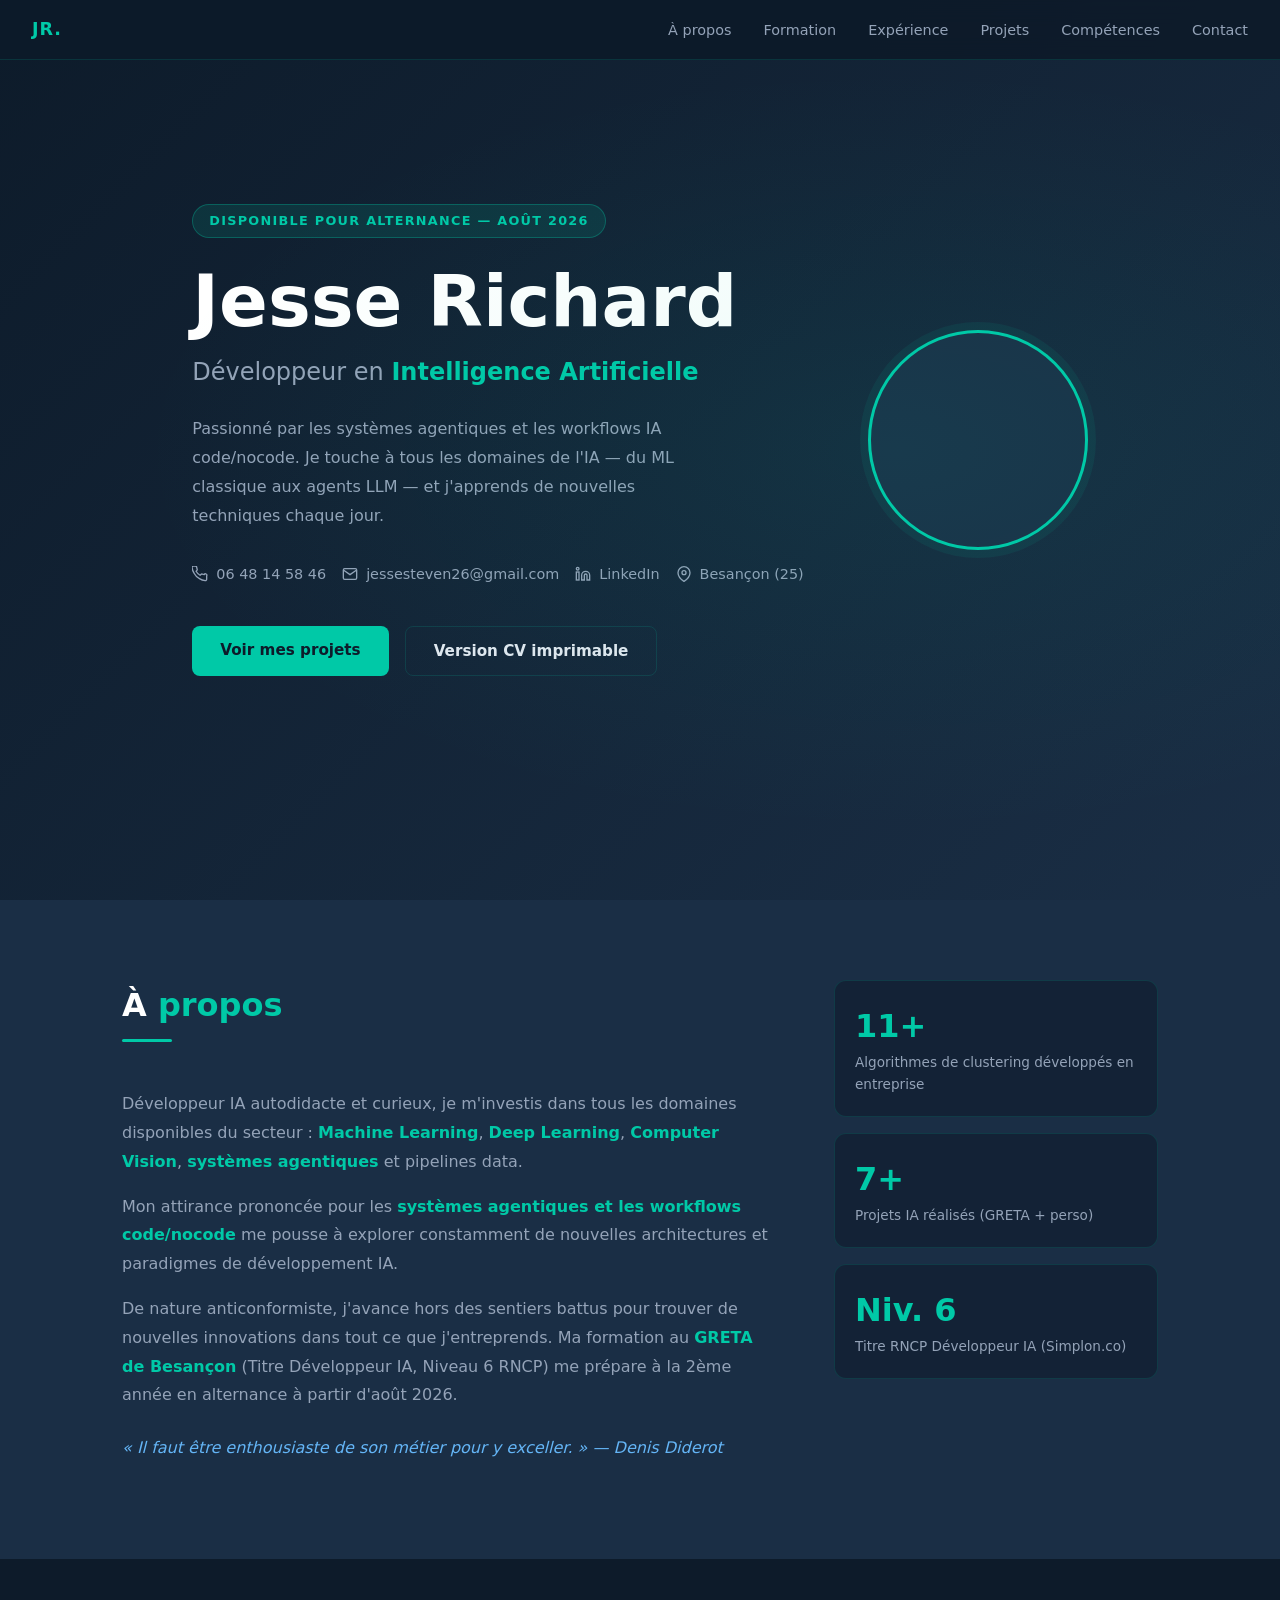
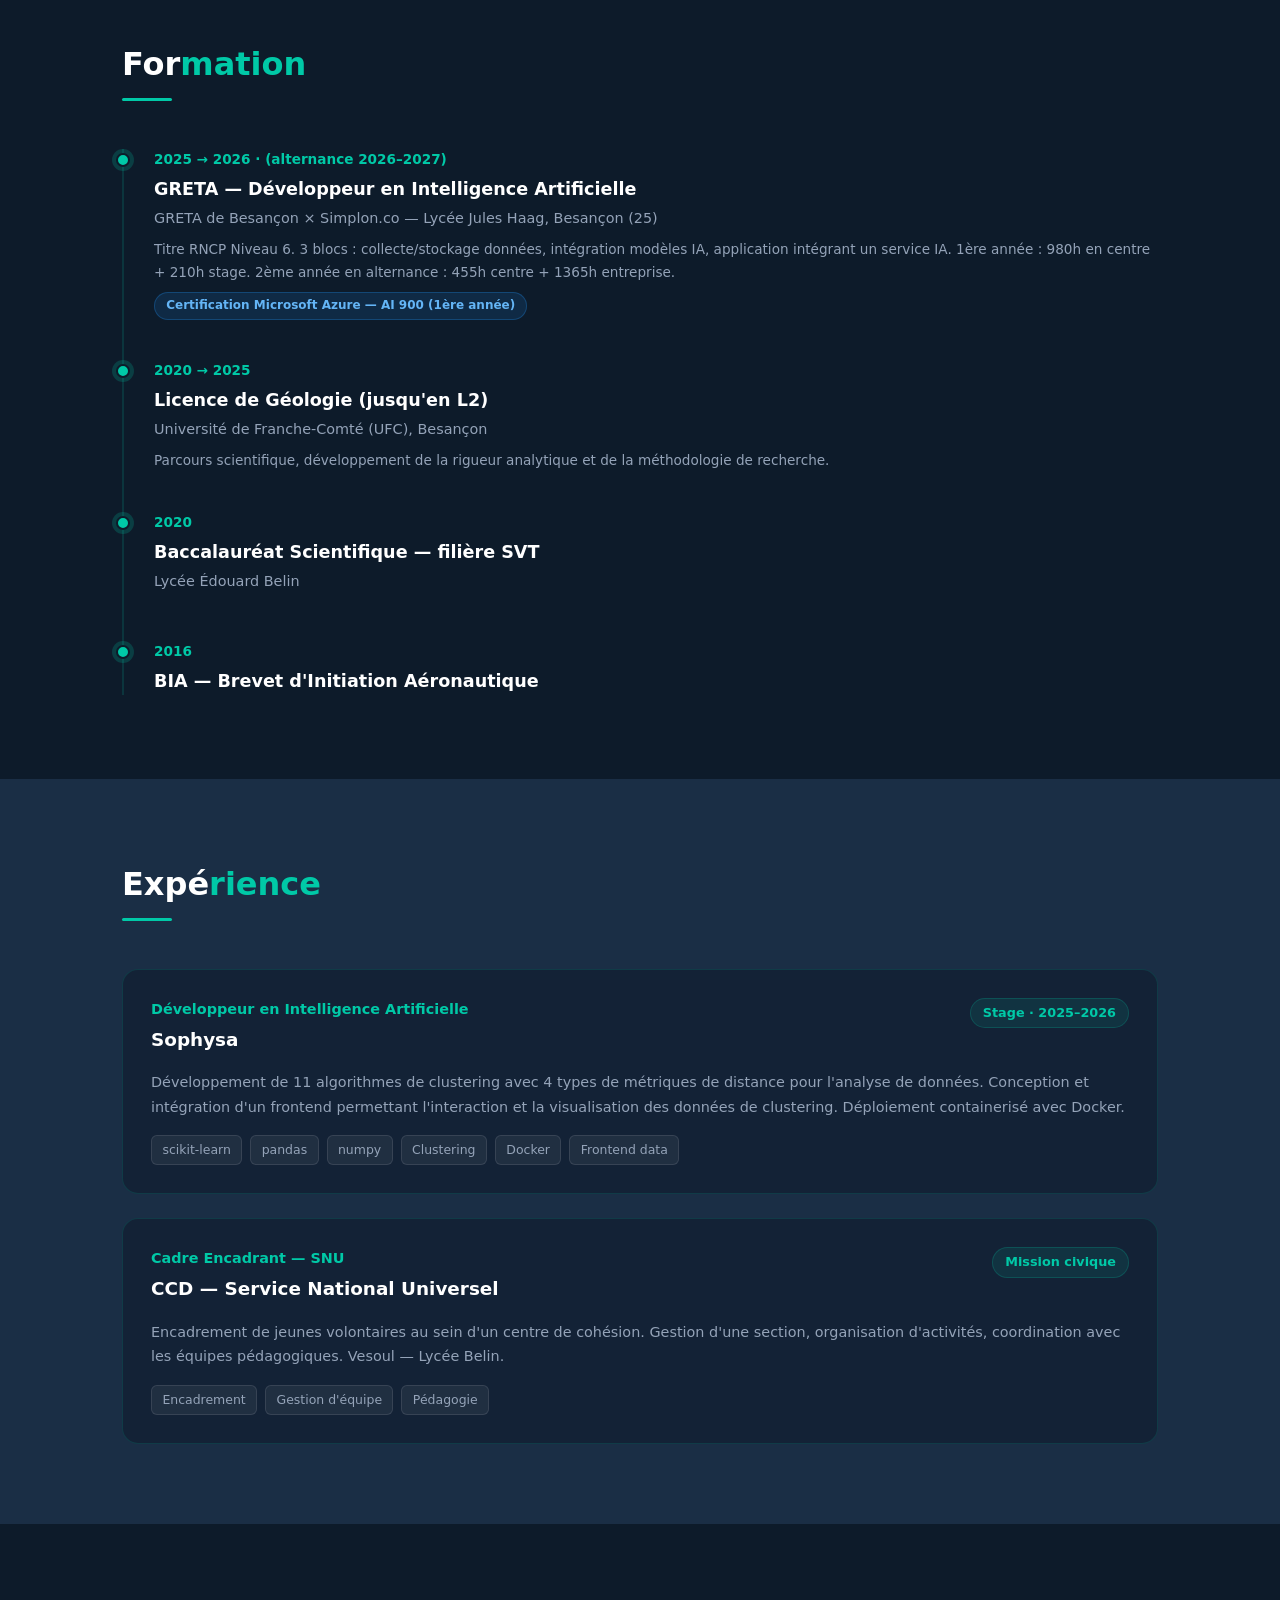
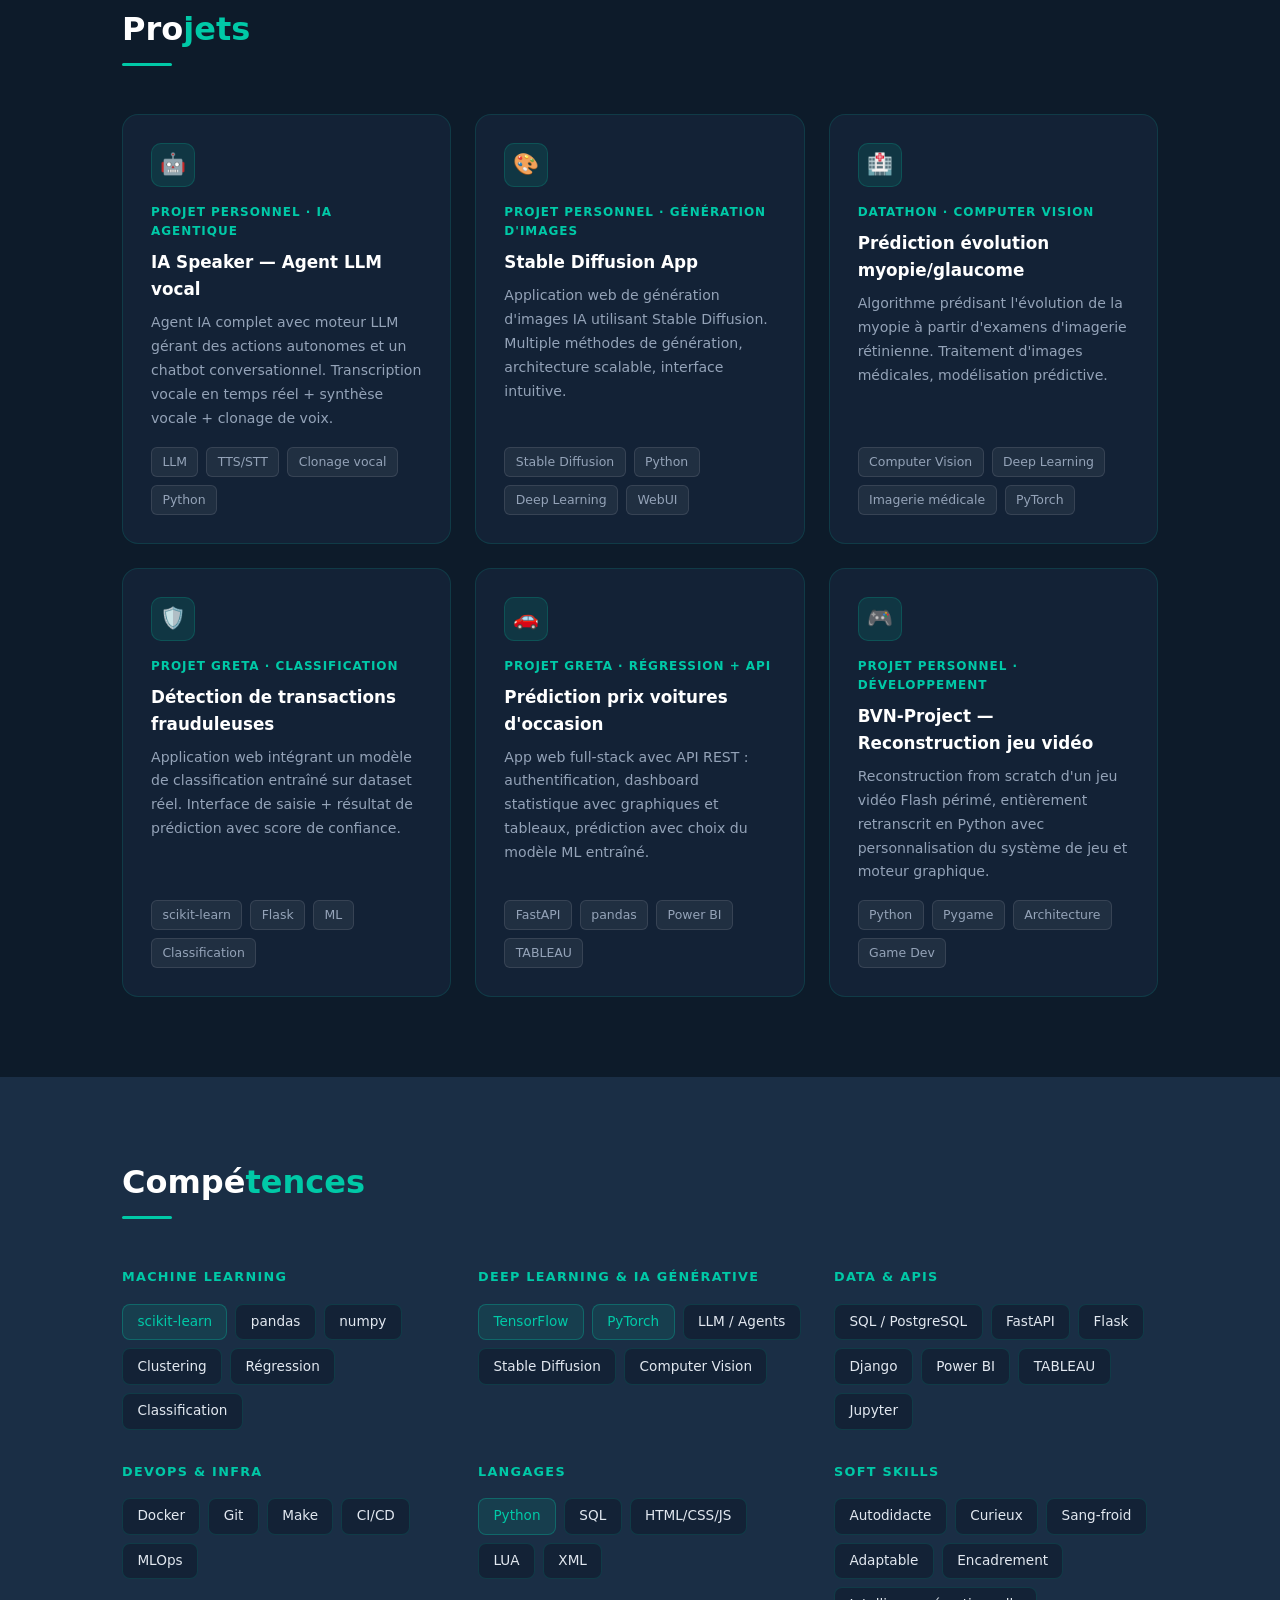
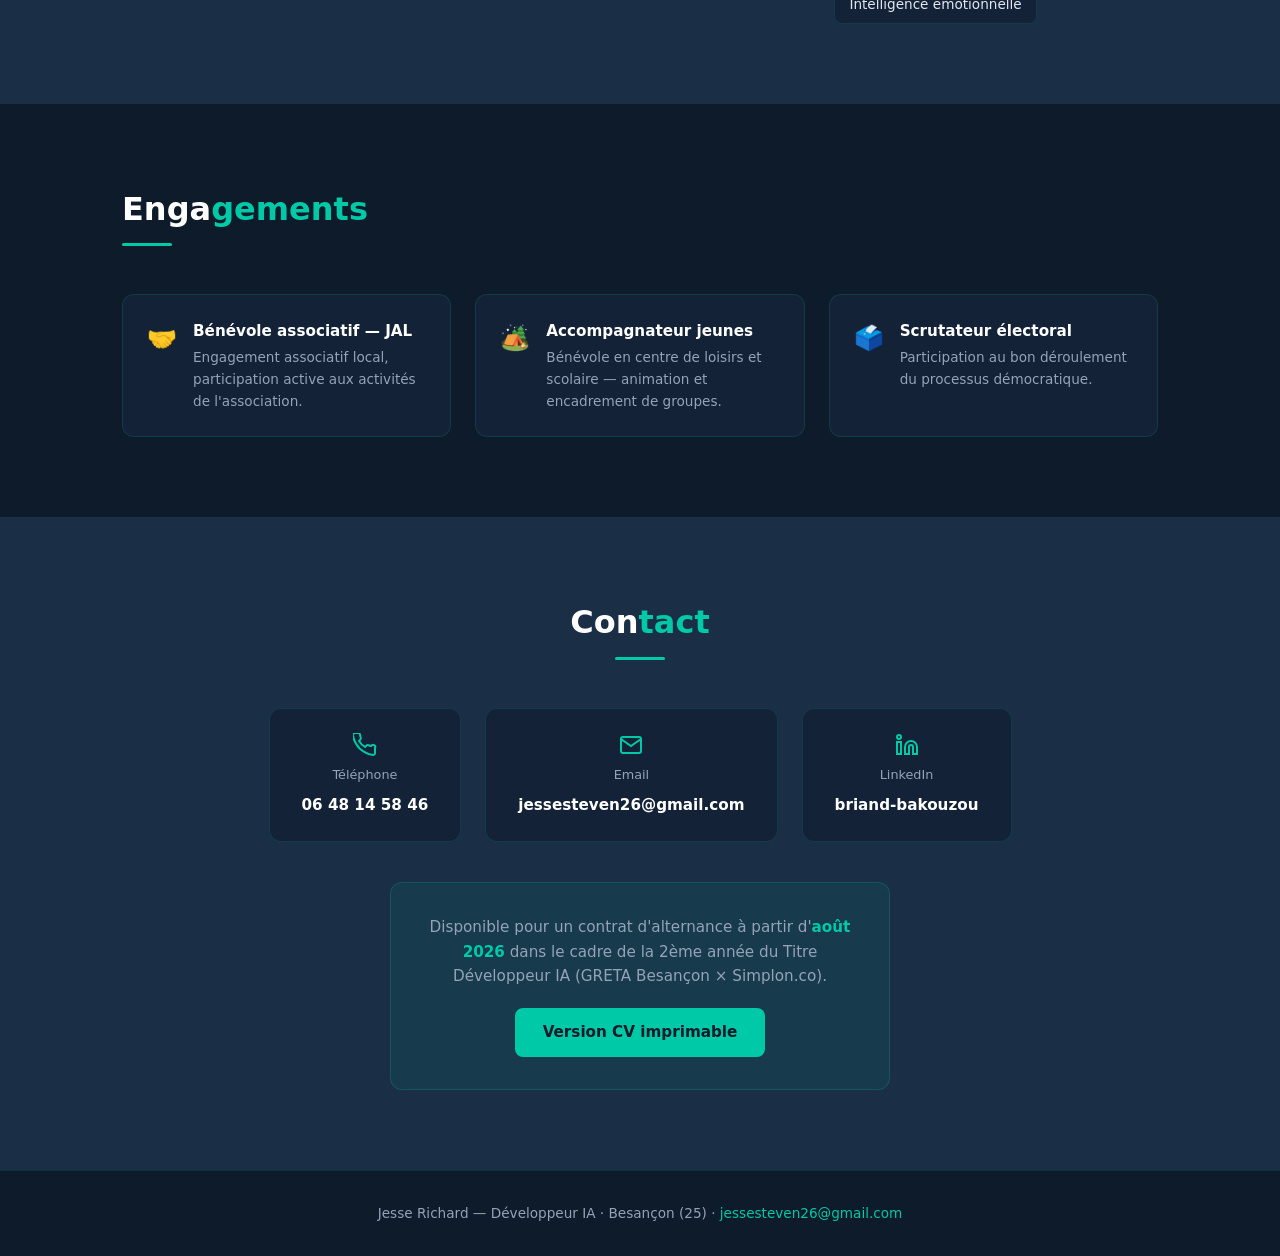
==== templates/index.html @ 0729e452 "init: application CV numérique FastAPI complète - FastAPI_UI.py : app avec routes /, /cv, /health - " ====
<!DOCTYPE html>
<html lang="fr">
<head>
  <meta charset="UTF-8" />
  <meta name="viewport" content="width=device-width, initial-scale=1.0" />
  <title>Jesse Richard — Développeur IA</title>
  <link rel="stylesheet" href="/static/css/style.css" />
</head>
<body>

<!-- NAV -->
<nav>
  <div class="logo">JR.</div>
  <ul>
    <li><a href="#about">À propos</a></li>
    <li><a href="#formation">Formation</a></li>
    <li><a href="#experience">Expérience</a></li>
    <li><a href="#projets">Projets</a></li>
    <li><a href="#competences">Compétences</a></li>
    <li><a href="#contact">Contact</a></li>
  </ul>
</nav>

<!-- HERO -->
<section id="hero">
  <div class="container">
    <div class="hero-grid">
      <div>
        <div class="hero-badge">Disponible pour alternance — Août 2026</div>
        <h1 class="hero-name">Jesse Richard</h1>
        <p class="hero-title">Développeur en <strong>Intelligence Artificielle</strong></p>
        <p class="hero-desc">
          Passionné par les systèmes agentiques et les workflows IA code/nocode.
          Je touche à tous les domaines de l'IA — du ML classique aux agents LLM —
          et j'apprends de nouvelles techniques chaque jour.
        </p>
        <div class="hero-contacts">
          <a class="contact-item" href="tel:+33648145846">
            <svg viewBox="0 0 24 24" fill="none" stroke="currentColor" stroke-width="2"><path d="M22 16.92v3a2 2 0 01-2.18 2 19.79 19.79 0 01-8.63-3.07A19.5 19.5 0 013.1 10.8a19.79 19.79 0 01-3.07-8.67A2 2 0 012 0h3a2 2 0 012 1.72c.127.96.361 1.903.7 2.81a2 2 0 01-.45 2.11L6.09 7.91a16 16 0 006 6l1.27-1.27a2 2 0 012.11-.45c.907.339 1.85.573 2.81.7A2 2 0 0122 14.92z"/></svg>
            06 48 14 58 46
          </a>
          <a class="contact-item" href="mailto:jessesteven26@gmail.com">
            <svg viewBox="0 0 24 24" fill="none" stroke="currentColor" stroke-width="2"><path d="M4 4h16c1.1 0 2 .9 2 2v12c0 1.1-.9 2-2 2H4c-1.1 0-2-.9-2-2V6c0-1.1.9-2 2-2z"/><polyline points="22,6 12,13 2,6"/></svg>
            jessesteven26@gmail.com
          </a>
          <a class="contact-item" href="https://www.linkedin.com/in/briand-bakouzou-b33752256" target="_blank">
            <svg viewBox="0 0 24 24" fill="none" stroke="currentColor" stroke-width="2"><path d="M16 8a6 6 0 016 6v7h-4v-7a2 2 0 00-2-2 2 2 0 00-2 2v7h-4v-7a6 6 0 016-6z"/><rect x="2" y="9" width="4" height="12"/><circle cx="4" cy="4" r="2"/></svg>
            LinkedIn
          </a>
          <span class="contact-item">
            <svg viewBox="0 0 24 24" fill="none" stroke="currentColor" stroke-width="2"><path d="M21 10c0 7-9 13-9 13s-9-6-9-13a9 9 0 0118 0z"/><circle cx="12" cy="10" r="3"/></svg>
            Besançon (25)
          </span>
        </div>
        <div class="hero-btns">
          <a href="#projets" class="btn btn-primary">Voir mes projets</a>
          <a href="/cv" class="btn btn-outline" target="_blank">Version CV imprimable</a>
        </div>
      </div>
      <div class="hero-photo">
        <img src="/static/img/photo.jpg" alt="Jesse Richard" onerror="this.style.display='none'" />
      </div>
    </div>
  </div>
</section>

<!-- ABOUT -->
<section id="about">
  <div class="container">
    <div class="about-grid">
      <div class="about-text fade-in">
        <h2 class="section-title">À <span>propos</span></h2>
        <div class="section-line"></div>
        <p>
          Développeur IA autodidacte et curieux, je m'investis dans tous les domaines disponibles
          du secteur : <strong>Machine Learning</strong>, <strong>Deep Learning</strong>,
          <strong>Computer Vision</strong>, <strong>systèmes agentiques</strong> et pipelines data.
        </p>
        <p>
          Mon attirance prononcée pour les <strong>systèmes agentiques et les workflows code/nocode</strong>
          me pousse à explorer constamment de nouvelles architectures et paradigmes de développement IA.
        </p>
        <p>
          De nature anticonformiste, j'avance hors des sentiers battus pour trouver de nouvelles
          innovations dans tout ce que j'entreprends. Ma formation au <strong>GRETA de Besançon</strong>
          (Titre Développeur IA, Niveau 6 RNCP) me prépare à la 2ème année en alternance à partir
          d'août 2026.
        </p>
        <p class="about-quote">
          « Il faut être enthousiaste de son métier pour y exceller. » — Denis Diderot
        </p>
      </div>
      <div class="about-stats fade-in">
        <div class="stat-card">
          <div class="stat-number">11+</div>
          <div class="stat-label">Algorithmes de clustering développés en entreprise</div>
        </div>
        <div class="stat-card">
          <div class="stat-number">7+</div>
          <div class="stat-label">Projets IA réalisés (GRETA + perso)</div>
        </div>
        <div class="stat-card">
          <div class="stat-number">Niv. 6</div>
          <div class="stat-label">Titre RNCP Développeur IA (Simplon.co)</div>
        </div>
      </div>
    </div>
  </div>
</section>

<!-- FORMATION -->
<section id="formation">
  <div class="container">
    <h2 class="section-title">For<span>mation</span></h2>
    <div class="section-line"></div>
    <div class="timeline fade-in">
      <div class="timeline-item">
        <div class="timeline-dot"></div>
        <div class="timeline-date">2025 → 2026 · (alternance 2026–2027)</div>
        <div class="timeline-title">GRETA — Développeur en Intelligence Artificielle</div>
        <div class="timeline-sub">GRETA de Besançon × Simplon.co — Lycée Jules Haag, Besançon (25)</div>
        <div class="timeline-detail">
          Titre RNCP Niveau 6. 3 blocs : collecte/stockage données, intégration modèles IA, application intégrant un service IA.
          1ère année : 980h en centre + 210h stage. 2ème année en alternance : 455h centre + 1365h entreprise.
        </div>
        <span class="badge-cert">Certification Microsoft Azure — AI 900 (1ère année)</span>
      </div>
      <div class="timeline-item">
        <div class="timeline-dot"></div>
        <div class="timeline-date">2020 → 2025</div>
        <div class="timeline-title">Licence de Géologie (jusqu'en L2)</div>
        <div class="timeline-sub">Université de Franche-Comté (UFC), Besançon</div>
        <div class="timeline-detail">Parcours scientifique, développement de la rigueur analytique et de la méthodologie de recherche.</div>
      </div>
      <div class="timeline-item">
        <div class="timeline-dot"></div>
        <div class="timeline-date">2020</div>
        <div class="timeline-title">Baccalauréat Scientifique — filière SVT</div>
        <div class="timeline-sub">Lycée Édouard Belin</div>
      </div>
      <div class="timeline-item">
        <div class="timeline-dot"></div>
        <div class="timeline-date">2016</div>
        <div class="timeline-title">BIA — Brevet d'Initiation Aéronautique</div>
      </div>
    </div>
  </div>
</section>

<!-- EXPERIENCE -->
<section id="experience">
  <div class="container">
    <h2 class="section-title">Expé<span>rience</span></h2>
    <div class="section-line"></div>
    <div class="exp-cards fade-in">
      <div class="exp-card">
        <div class="exp-header">
          <div>
            <div class="exp-role">Développeur en Intelligence Artificielle</div>
            <div class="exp-company">Sophysa</div>
          </div>
          <div class="exp-period">Stage · 2025–2026</div>
        </div>
        <div class="exp-desc">
          Développement de 11 algorithmes de clustering avec 4 types de métriques de distance pour l'analyse
          de données. Conception et intégration d'un frontend permettant l'interaction et la visualisation
          des données de clustering. Déploiement containerisé avec Docker.
        </div>
        <div class="tags">
          <span class="tag">scikit-learn</span>
          <span class="tag">pandas</span>
          <span class="tag">numpy</span>
          <span class="tag">Clustering</span>
          <span class="tag">Docker</span>
          <span class="tag">Frontend data</span>
        </div>
      </div>
      <div class="exp-card">
        <div class="exp-header">
          <div>
            <div class="exp-role">Cadre Encadrant — SNU</div>
            <div class="exp-company">CCD — Service National Universel</div>
          </div>
          <div class="exp-period">Mission civique</div>
        </div>
        <div class="exp-desc">
          Encadrement de jeunes volontaires au sein d'un centre de cohésion. Gestion d'une section,
          organisation d'activités, coordination avec les équipes pédagogiques. Vesoul — Lycée Belin.
        </div>
        <div class="tags">
          <span class="tag">Encadrement</span>
          <span class="tag">Gestion d'équipe</span>
          <span class="tag">Pédagogie</span>
        </div>
      </div>
    </div>
  </div>
</section>

<!-- PROJETS -->
<section id="projets">
  <div class="container">
    <h2 class="section-title">Pro<span>jets</span></h2>
    <div class="section-line"></div>
    <div class="projects-grid fade-in">

      <div class="project-card">
        <div class="project-icon">🤖</div>
        <div class="project-type">Projet Personnel · IA Agentique</div>
        <div class="project-title">IA Speaker — Agent LLM vocal</div>
        <div class="project-desc">
          Agent IA complet avec moteur LLM gérant des actions autonomes et un chatbot conversationnel.
          Transcription vocale en temps réel + synthèse vocale + clonage de voix.
        </div>
        <div class="tags">
          <span class="tag">LLM</span><span class="tag">TTS/STT</span>
          <span class="tag">Clonage vocal</span><span class="tag">Python</span>
        </div>
      </div>

      <div class="project-card">
        <div class="project-icon">🎨</div>
        <div class="project-type">Projet Personnel · Génération d'images</div>
        <div class="project-title">Stable Diffusion App</div>
        <div class="project-desc">
          Application web de génération d'images IA utilisant Stable Diffusion.
          Multiple méthodes de génération, architecture scalable, interface intuitive.
        </div>
        <div class="tags">
          <span class="tag">Stable Diffusion</span><span class="tag">Python</span>
          <span class="tag">Deep Learning</span><span class="tag">WebUI</span>
        </div>
      </div>

      <div class="project-card">
        <div class="project-icon">🏥</div>
        <div class="project-type">Datathon · Computer Vision</div>
        <div class="project-title">Prédiction évolution myopie/glaucome</div>
        <div class="project-desc">
          Algorithme prédisant l'évolution de la myopie à partir d'examens d'imagerie rétinienne.
          Traitement d'images médicales, modélisation prédictive.
        </div>
        <div class="tags">
          <span class="tag">Computer Vision</span><span class="tag">Deep Learning</span>
          <span class="tag">Imagerie médicale</span><span class="tag">PyTorch</span>
        </div>
      </div>

      <div class="project-card">
        <div class="project-icon">🛡️</div>
        <div class="project-type">Projet GRETA · Classification</div>
        <div class="project-title">Détection de transactions frauduleuses</div>
        <div class="project-desc">
          Application web intégrant un modèle de classification entraîné sur dataset réel.
          Interface de saisie + résultat de prédiction avec score de confiance.
        </div>
        <div class="tags">
          <span class="tag">scikit-learn</span><span class="tag">Flask</span>
          <span class="tag">ML</span><span class="tag">Classification</span>
        </div>
      </div>

      <div class="project-card">
        <div class="project-icon">🚗</div>
        <div class="project-type">Projet GRETA · Régression + API</div>
        <div class="project-title">Prédiction prix voitures d'occasion</div>
        <div class="project-desc">
          App web full-stack avec API REST : authentification, dashboard statistique avec graphiques
          et tableaux, prédiction avec choix du modèle ML entraîné.
        </div>
        <div class="tags">
          <span class="tag">FastAPI</span><span class="tag">pandas</span>
          <span class="tag">Power BI</span><span class="tag">TABLEAU</span>
        </div>
      </div>

      <div class="project-card">
        <div class="project-icon">🎮</div>
        <div class="project-type">Projet Personnel · Développement</div>
        <div class="project-title">BVN-Project — Reconstruction jeu vidéo</div>
        <div class="project-desc">
          Reconstruction from scratch d'un jeu vidéo Flash périmé, entièrement retranscrit en Python
          avec personnalisation du système de jeu et moteur graphique.
        </div>
        <div class="tags">
          <span class="tag">Python</span><span class="tag">Pygame</span>
          <span class="tag">Architecture</span><span class="tag">Game Dev</span>
        </div>
      </div>

    </div>
  </div>
</section>

<!-- COMPÉTENCES -->
<section id="competences">
  <div class="container">
    <h2 class="section-title">Compé<span>tences</span></h2>
    <div class="section-line"></div>
    <div class="skills-grid fade-in">
      <div class="skill-group">
        <div class="skill-group-title">Machine Learning</div>
        <div class="skill-tags">
          <span class="skill-tag highlight">scikit-learn</span>
          <span class="skill-tag">pandas</span>
          <span class="skill-tag">numpy</span>
          <span class="skill-tag">Clustering</span>
          <span class="skill-tag">Régression</span>
          <span class="skill-tag">Classification</span>
        </div>
      </div>
      <div class="skill-group">
        <div class="skill-group-title">Deep Learning & IA Générative</div>
        <div class="skill-tags">
          <span class="skill-tag highlight">TensorFlow</span>
          <span class="skill-tag highlight">PyTorch</span>
          <span class="skill-tag">LLM / Agents</span>
          <span class="skill-tag">Stable Diffusion</span>
          <span class="skill-tag">Computer Vision</span>
        </div>
      </div>
      <div class="skill-group">
        <div class="skill-group-title">Data & APIs</div>
        <div class="skill-tags">
          <span class="skill-tag">SQL / PostgreSQL</span>
          <span class="skill-tag">FastAPI</span>
          <span class="skill-tag">Flask</span>
          <span class="skill-tag">Django</span>
          <span class="skill-tag">Power BI</span>
          <span class="skill-tag">TABLEAU</span>
          <span class="skill-tag">Jupyter</span>
        </div>
      </div>
      <div class="skill-group">
        <div class="skill-group-title">DevOps & Infra</div>
        <div class="skill-tags">
          <span class="skill-tag">Docker</span>
          <span class="skill-tag">Git</span>
          <span class="skill-tag">Make</span>
          <span class="skill-tag">CI/CD</span>
          <span class="skill-tag">MLOps</span>
        </div>
      </div>
      <div class="skill-group">
        <div class="skill-group-title">Langages</div>
        <div class="skill-tags">
          <span class="skill-tag highlight">Python</span>
          <span class="skill-tag">SQL</span>
          <span class="skill-tag">HTML/CSS/JS</span>
          <span class="skill-tag">LUA</span>
          <span class="skill-tag">XML</span>
        </div>
      </div>
      <div class="skill-group">
        <div class="skill-group-title">Soft Skills</div>
        <div class="skill-tags">
          <span class="skill-tag">Autodidacte</span>
          <span class="skill-tag">Curieux</span>
          <span class="skill-tag">Sang-froid</span>
          <span class="skill-tag">Adaptable</span>
          <span class="skill-tag">Encadrement</span>
          <span class="skill-tag">Intelligence émotionnelle</span>
        </div>
      </div>
    </div>
  </div>
</section>

<!-- ENGAGEMENTS -->
<section id="engagements">
  <div class="container">
    <h2 class="section-title">Enga<span>gements</span></h2>
    <div class="section-line"></div>
    <div class="eng-cards fade-in">
      <div class="eng-card">
        <div class="eng-icon">🤝</div>
        <div>
          <div class="eng-title">Bénévole associatif — JAL</div>
          <div class="eng-desc">Engagement associatif local, participation active aux activités de l'association.</div>
        </div>
      </div>
      <div class="eng-card">
        <div class="eng-icon">🏕️</div>
        <div>
          <div class="eng-title">Accompagnateur jeunes</div>
          <div class="eng-desc">Bénévole en centre de loisirs et scolaire — animation et encadrement de groupes.</div>
        </div>
      </div>
      <div class="eng-card">
        <div class="eng-icon">🗳️</div>
        <div>
          <div class="eng-title">Scrutateur électoral</div>
          <div class="eng-desc">Participation au bon déroulement du processus démocratique.</div>
        </div>
      </div>
    </div>
  </div>
</section>

<!-- CONTACT -->
<section id="contact">
  <div class="container">
    <h2 class="section-title">Con<span>tact</span></h2>
    <div class="section-line"></div>
    <div class="contact-grid fade-in">
      <a class="contact-card" href="tel:+33648145846">
        <svg viewBox="0 0 24 24" fill="none" stroke="currentColor" stroke-width="2"><path d="M22 16.92v3a2 2 0 01-2.18 2 19.79 19.79 0 01-8.63-3.07A19.5 19.5 0 013.1 10.8a19.79 19.79 0 01-3.07-8.67A2 2 0 012 0h3a2 2 0 012 1.72c.127.96.361 1.903.7 2.81a2 2 0 01-.45 2.11L6.09 7.91a16 16 0 006 6l1.27-1.27a2 2 0 012.11-.45c.907.339 1.85.573 2.81.7A2 2 0 0122 14.92z"/></svg>
        <div class="contact-card-label">Téléphone</div>
        <div class="contact-card-value">06 48 14 58 46</div>
      </a>
      <a class="contact-card" href="mailto:jessesteven26@gmail.com">
        <svg viewBox="0 0 24 24" fill="none" stroke="currentColor" stroke-width="2"><path d="M4 4h16c1.1 0 2 .9 2 2v12c0 1.1-.9 2-2 2H4c-1.1 0-2-.9-2-2V6c0-1.1.9-2 2-2z"/><polyline points="22,6 12,13 2,6"/></svg>
        <div class="contact-card-label">Email</div>
        <div class="contact-card-value">jessesteven26@gmail.com</div>
      </a>
      <a class="contact-card" href="https://www.linkedin.com/in/briand-bakouzou-b33752256" target="_blank">
        <svg viewBox="0 0 24 24" fill="none" stroke="currentColor" stroke-width="2"><path d="M16 8a6 6 0 016 6v7h-4v-7a2 2 0 00-2-2 2 2 0 00-2 2v7h-4v-7a6 6 0 016-6z"/><rect x="2" y="9" width="4" height="12"/><circle cx="4" cy="4" r="2"/></svg>
        <div class="contact-card-label">LinkedIn</div>
        <div class="contact-card-value">briand-bakouzou</div>
      </a>
    </div>
    <div class="cv-cta">
      <p>Disponible pour un contrat d'alternance à partir d'<strong>août 2026</strong> dans le cadre de la 2ème année du Titre Développeur IA (GRETA Besançon × Simplon.co).</p>
      <a href="/cv" class="btn btn-primary" target="_blank">Version CV imprimable</a>
    </div>
  </div>
</section>

<footer>
  <p>Jesse Richard — Développeur IA · Besançon (25) · <span>jessesteven26@gmail.com</span></p>
</footer>

<script src="/static/js/main.js"></script>
</body>
</html>
---- static/css/style.css ----
:root {
  --navy: #0d1b2a;
  --navy-light: #1a2e45;
  --teal: #00c9a7;
  --teal-dark: #00a38a;
  --blue: #1e88e5;
  --text: #e2e8f0;
  --text-muted: #94a3b8;
  --white: #ffffff;
  --card-bg: #132236;
  --border: rgba(0, 201, 167, 0.15);
  --gradient: linear-gradient(135deg, #0d1b2a 0%, #1a2e45 100%);
}

* { margin: 0; padding: 0; box-sizing: border-box; }
html { scroll-behavior: smooth; }

body {
  font-family: 'Segoe UI', system-ui, -apple-system, sans-serif;
  background: var(--navy);
  color: var(--text);
  line-height: 1.6;
}

/* NAV */
nav {
  position: fixed; top: 0; left: 0; right: 0; z-index: 100;
  background: rgba(13, 27, 42, 0.95);
  backdrop-filter: blur(12px);
  border-bottom: 1px solid var(--border);
  padding: 0 2rem;
  display: flex; align-items: center; justify-content: space-between;
  height: 60px;
}
nav .logo { font-weight: 700; font-size: 1.1rem; color: var(--teal); letter-spacing: 0.05em; }
nav ul { list-style: none; display: flex; gap: 2rem; }
nav ul a { color: var(--text-muted); text-decoration: none; font-size: 0.9rem; transition: color 0.2s; }
nav ul a:hover, nav ul a.active { color: var(--teal); }

/* SECTIONS */
section { padding: 80px 0; }
.container { max-width: 1100px; margin: 0 auto; padding: 0 2rem; }

.section-title { font-size: 2rem; font-weight: 700; color: var(--white); margin-bottom: 0.5rem; }
.section-title span { color: var(--teal); }
.section-line { width: 50px; height: 3px; background: var(--teal); margin-bottom: 3rem; border-radius: 2px; }

/* HERO */
#hero {
  min-height: 100vh;
  display: flex; align-items: center;
  background: var(--gradient);
  padding-top: 60px;
  position: relative; overflow: hidden;
}
#hero::before {
  content: '';
  position: absolute; inset: 0;
  background: radial-gradient(ellipse at 70% 50%, rgba(0, 201, 167, 0.08) 0%, transparent 60%);
}
.hero-grid { display: grid; grid-template-columns: 1fr auto; gap: 4rem; align-items: center; }

.hero-badge {
  display: inline-block;
  background: rgba(0, 201, 167, 0.12);
  border: 1px solid rgba(0, 201, 167, 0.3);
  color: var(--teal); font-size: 0.8rem; font-weight: 600;
  padding: 0.35rem 1rem; border-radius: 50px;
  letter-spacing: 0.1em; text-transform: uppercase;
  margin-bottom: 1.5rem;
}
.hero-name {
  font-size: clamp(2.5rem, 6vw, 4.5rem);
  font-weight: 800; line-height: 1.1;
  color: var(--white); margin-bottom: 0.75rem;
}
.hero-title { font-size: clamp(1.1rem, 2.5vw, 1.5rem); color: var(--text-muted); margin-bottom: 1.5rem; }
.hero-title strong { color: var(--teal); }
.hero-desc { font-size: 1rem; color: var(--text-muted); max-width: 500px; margin-bottom: 2rem; line-height: 1.8; }

.hero-contacts { display: flex; flex-wrap: wrap; gap: 1rem; margin-bottom: 2.5rem; }
.contact-item {
  display: flex; align-items: center; gap: 0.5rem;
  color: var(--text-muted); font-size: 0.9rem; text-decoration: none;
  transition: color 0.2s;
}
.contact-item:hover { color: var(--teal); }
.contact-item svg { width: 16px; height: 16px; flex-shrink: 0; }

.hero-btns { display: flex; gap: 1rem; flex-wrap: wrap; }
.btn {
  padding: 0.75rem 1.75rem; border-radius: 8px;
  font-weight: 600; font-size: 0.95rem; cursor: pointer;
  transition: all 0.2s; text-decoration: none; display: inline-block;
}
.btn-primary { background: var(--teal); color: var(--navy); }
.btn-primary:hover { background: var(--teal-dark); transform: translateY(-1px); }
.btn-outline { border: 1px solid var(--border); color: var(--text); }
.btn-outline:hover { border-color: var(--teal); color: var(--teal); transform: translateY(-1px); }

.hero-photo {
  width: 220px; height: 220px; border-radius: 50%;
  background: var(--navy-light);
  border: 3px solid var(--teal);
  overflow: hidden; flex-shrink: 0;
  box-shadow: 0 0 0 8px rgba(0,201,167,0.08);
}
.hero-photo img { width: 100%; height: 100%; object-fit: cover; }

/* ABOUT */
#about { background: var(--navy-light); }
.about-grid { display: grid; grid-template-columns: 2fr 1fr; gap: 4rem; align-items: start; }
.about-text p { color: var(--text-muted); margin-bottom: 1rem; line-height: 1.8; }
.about-text p strong { color: var(--teal); }
.about-quote { font-style: italic; color: #64b5f6 !important; margin-top: 1.5rem !important; }
.about-stats { display: grid; gap: 1rem; }
.stat-card { background: var(--card-bg); border: 1px solid var(--border); border-radius: 12px; padding: 1.25rem; }
.stat-number { font-size: 2rem; font-weight: 700; color: var(--teal); }
.stat-label { color: var(--text-muted); font-size: 0.85rem; }

/* FORMATION */
#formation { background: var(--navy); }
.timeline { position: relative; padding-left: 2rem; }
.timeline::before { content: ''; position: absolute; left: 0; top: 0; bottom: 0; width: 2px; background: var(--border); }
.timeline-item { position: relative; padding-bottom: 2.5rem; }
.timeline-item:last-child { padding-bottom: 0; }
.timeline-dot {
  position: absolute; left: -2.4rem; top: 0.25rem;
  width: 14px; height: 14px; border-radius: 50%;
  background: var(--teal); border: 2px solid var(--navy);
  box-shadow: 0 0 0 4px rgba(0,201,167,0.2);
}
.timeline-date { color: var(--teal); font-size: 0.85rem; font-weight: 600; margin-bottom: 0.25rem; }
.timeline-title { font-size: 1.1rem; font-weight: 700; color: var(--white); margin-bottom: 0.25rem; }
.timeline-sub { color: var(--text-muted); font-size: 0.9rem; margin-bottom: 0.5rem; }
.timeline-detail { color: var(--text-muted); font-size: 0.85rem; line-height: 1.7; }
.badge-cert {
  display: inline-block; margin-top: 0.5rem;
  background: rgba(30, 136, 229, 0.15); border: 1px solid rgba(30,136,229,0.3);
  color: #64b5f6; font-size: 0.75rem; font-weight: 600;
  padding: 0.2rem 0.7rem; border-radius: 50px;
}

/* EXPERIENCE */
#experience { background: var(--navy-light); }
.exp-cards { display: grid; gap: 1.5rem; }
.exp-card {
  background: var(--card-bg); border: 1px solid var(--border);
  border-radius: 16px; padding: 1.75rem;
  transition: border-color 0.2s, transform 0.2s;
}
.exp-card:hover { border-color: var(--teal); transform: translateY(-2px); }
.exp-header { display: flex; justify-content: space-between; align-items: flex-start; margin-bottom: 1rem; flex-wrap: wrap; gap: 0.5rem; }
.exp-company { font-size: 1.15rem; font-weight: 700; color: var(--white); }
.exp-role { color: var(--teal); font-size: 0.9rem; font-weight: 600; margin-bottom: 0.25rem; }
.exp-period {
  background: rgba(0,201,167,0.1); border: 1px solid rgba(0,201,167,0.2);
  color: var(--teal); font-size: 0.8rem; padding: 0.25rem 0.75rem;
  border-radius: 50px; font-weight: 600; white-space: nowrap;
}
.exp-desc { color: var(--text-muted); font-size: 0.9rem; margin-bottom: 1rem; line-height: 1.7; }

/* TAGS */
.tags { display: flex; flex-wrap: wrap; gap: 0.5rem; }
.tag {
  background: rgba(255,255,255,0.06); border: 1px solid rgba(255,255,255,0.1);
  color: var(--text-muted); font-size: 0.78rem; font-weight: 500;
  padding: 0.25rem 0.65rem; border-radius: 6px;
}

/* PROJETS */
#projets { background: var(--navy); }
.projects-grid { display: grid; grid-template-columns: repeat(auto-fill, minmax(320px, 1fr)); gap: 1.5rem; }
.project-card {
  background: var(--card-bg); border: 1px solid var(--border);
  border-radius: 16px; padding: 1.75rem;
  transition: all 0.2s; display: flex; flex-direction: column;
}
.project-card:hover { border-color: var(--teal); transform: translateY(-3px); box-shadow: 0 8px 30px rgba(0,201,167,0.1); }
.project-icon {
  width: 44px; height: 44px; border-radius: 10px;
  background: rgba(0,201,167,0.12); border: 1px solid rgba(0,201,167,0.2);
  display: flex; align-items: center; justify-content: center;
  font-size: 1.3rem; margin-bottom: 1rem;
}
.project-title { font-size: 1.05rem; font-weight: 700; color: var(--white); margin-bottom: 0.5rem; }
.project-desc { color: var(--text-muted); font-size: 0.88rem; line-height: 1.7; margin-bottom: 1rem; flex: 1; }
.project-type { font-size: 0.75rem; font-weight: 600; text-transform: uppercase; letter-spacing: 0.08em; color: var(--teal); margin-bottom: 0.5rem; }

/* COMPÉTENCES */
#competences { background: var(--navy-light); }
.skills-grid { display: grid; grid-template-columns: repeat(auto-fill, minmax(280px, 1fr)); gap: 2rem; }
.skill-group-title { font-size: 0.8rem; font-weight: 700; text-transform: uppercase; letter-spacing: 0.1em; color: var(--teal); margin-bottom: 1rem; }
.skill-tags { display: flex; flex-wrap: wrap; gap: 0.5rem; }
.skill-tag {
  background: var(--card-bg); border: 1px solid var(--border);
  color: var(--text); font-size: 0.85rem; font-weight: 500;
  padding: 0.4rem 0.9rem; border-radius: 8px; transition: all 0.2s;
}
.skill-tag:hover { border-color: var(--teal); color: var(--teal); }
.skill-tag.highlight { background: rgba(0,201,167,0.1); border-color: rgba(0,201,167,0.3); color: var(--teal); }

/* ENGAGEMENTS */
#engagements { background: var(--navy); }
.eng-cards { display: grid; grid-template-columns: repeat(auto-fill, minmax(250px, 1fr)); gap: 1.5rem; }
.eng-card {
  background: var(--card-bg); border: 1px solid var(--border);
  border-radius: 12px; padding: 1.5rem;
  display: flex; align-items: flex-start; gap: 1rem;
}
.eng-icon { font-size: 1.5rem; flex-shrink: 0; }
.eng-title { font-weight: 600; color: var(--white); font-size: 0.95rem; margin-bottom: 0.25rem; }
.eng-desc { color: var(--text-muted); font-size: 0.85rem; }

/* CONTACT */
#contact { background: var(--navy-light); text-align: center; }
#contact .section-title { text-align: center; }
#contact .section-line { margin: 0.5rem auto 3rem; }
.contact-grid { display: flex; justify-content: center; flex-wrap: wrap; gap: 1.5rem; margin-bottom: 2.5rem; }
.contact-card {
  background: var(--card-bg); border: 1px solid var(--border);
  border-radius: 12px; padding: 1.5rem 2rem;
  display: flex; flex-direction: column; align-items: center; gap: 0.5rem;
  text-decoration: none; min-width: 180px; transition: all 0.2s;
}
.contact-card:hover { border-color: var(--teal); transform: translateY(-2px); }
.contact-card svg { width: 24px; height: 24px; color: var(--teal); }
.contact-card-label { color: var(--text-muted); font-size: 0.8rem; }
.contact-card-value { color: var(--white); font-size: 0.95rem; font-weight: 600; }
.cv-cta {
  background: rgba(0,201,167,0.08); border: 1px solid rgba(0,201,167,0.2);
  border-radius: 12px; padding: 2rem; display: inline-block; max-width: 500px;
}
.cv-cta p { color: var(--text-muted); margin-bottom: 1.25rem; font-size: 0.95rem; }
.cv-cta strong { color: var(--teal); }

/* FOOTER */
footer { background: var(--navy); border-top: 1px solid var(--border); text-align: center; padding: 2rem; color: var(--text-muted); font-size: 0.85rem; }
footer span { color: var(--teal); }

/* ANIMATIONS */
.fade-in { opacity: 0; transform: translateY(20px); transition: opacity 0.6s ease, transform 0.6s ease; }
.fade-in.visible { opacity: 1; transform: translateY(0); }

/* MOBILE */
@media (max-width: 768px) {
  .hero-grid { grid-template-columns: 1fr; text-align: center; }
  .hero-photo { width: 160px; height: 160px; margin: 0 auto; }
  .hero-contacts { justify-content: center; }
  .hero-btns { justify-content: center; }
  .about-grid { grid-template-columns: 1fr; }
  nav ul { display: none; }
}
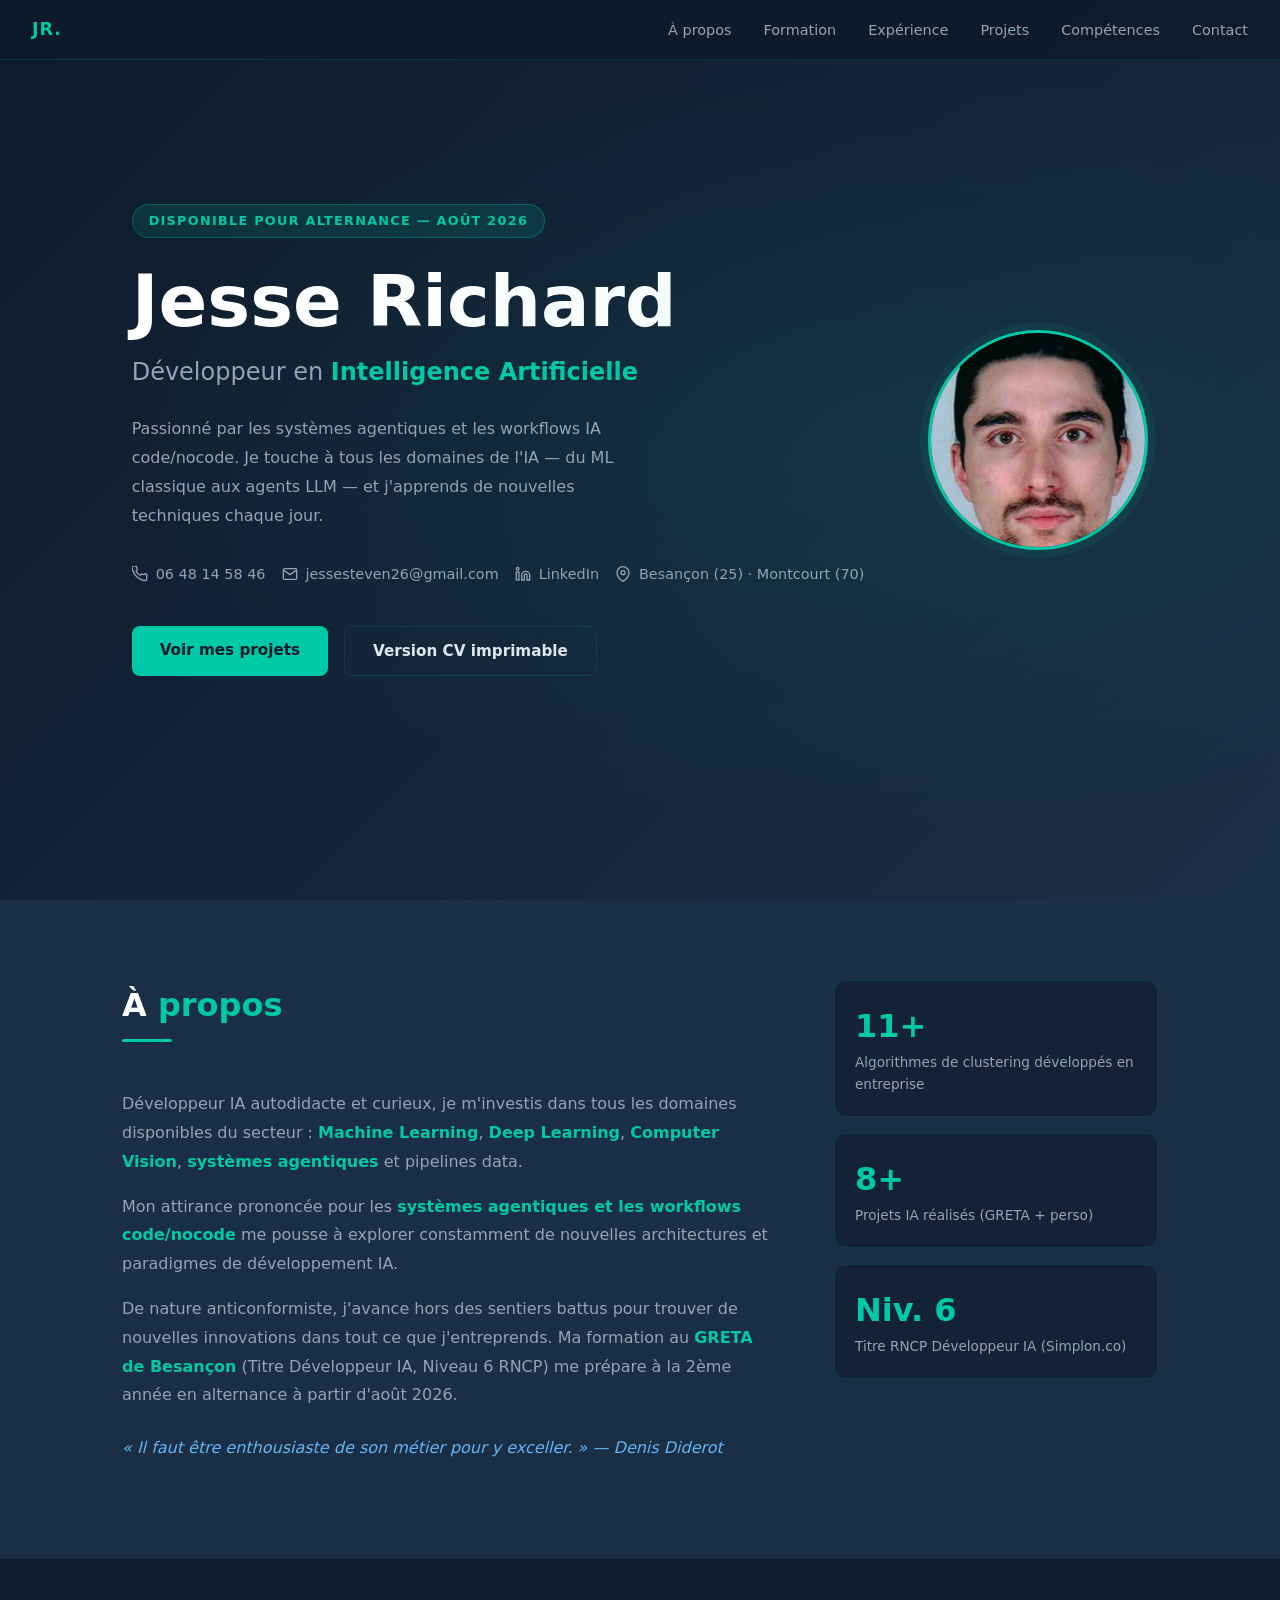
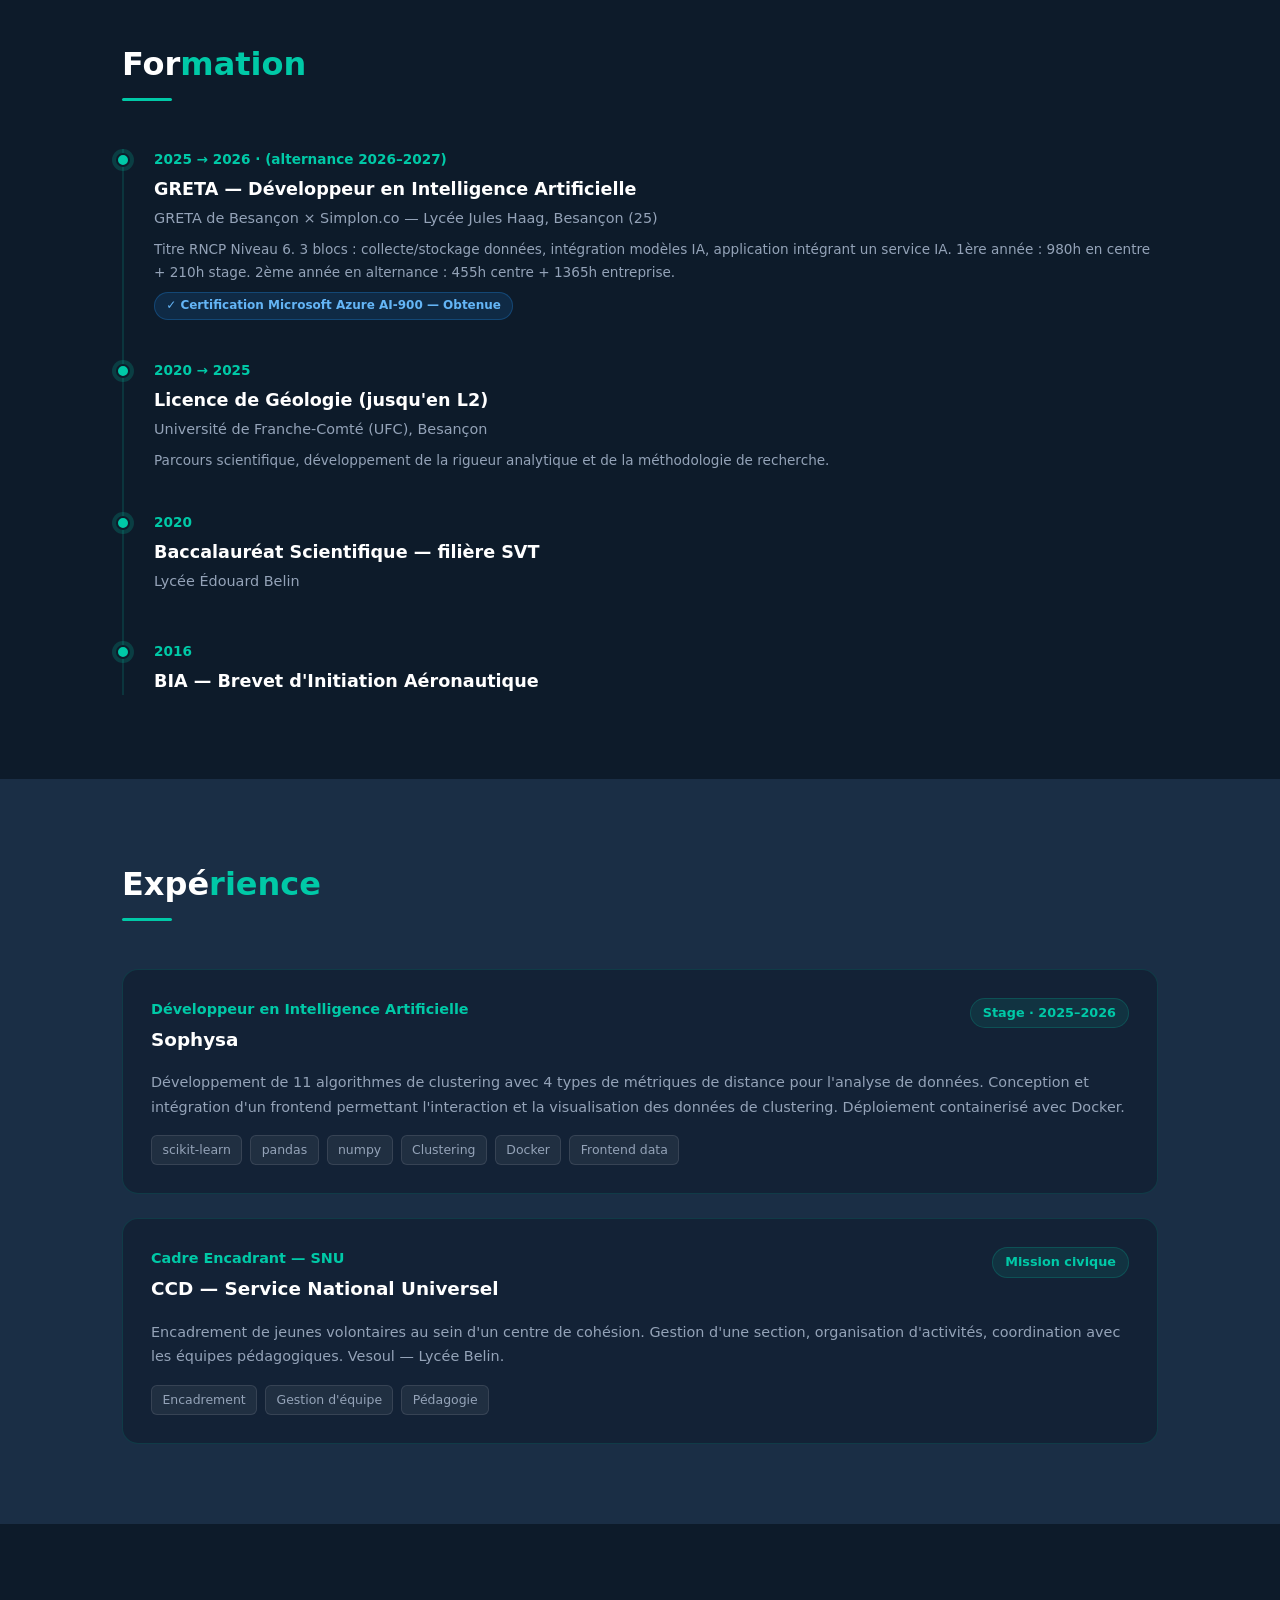
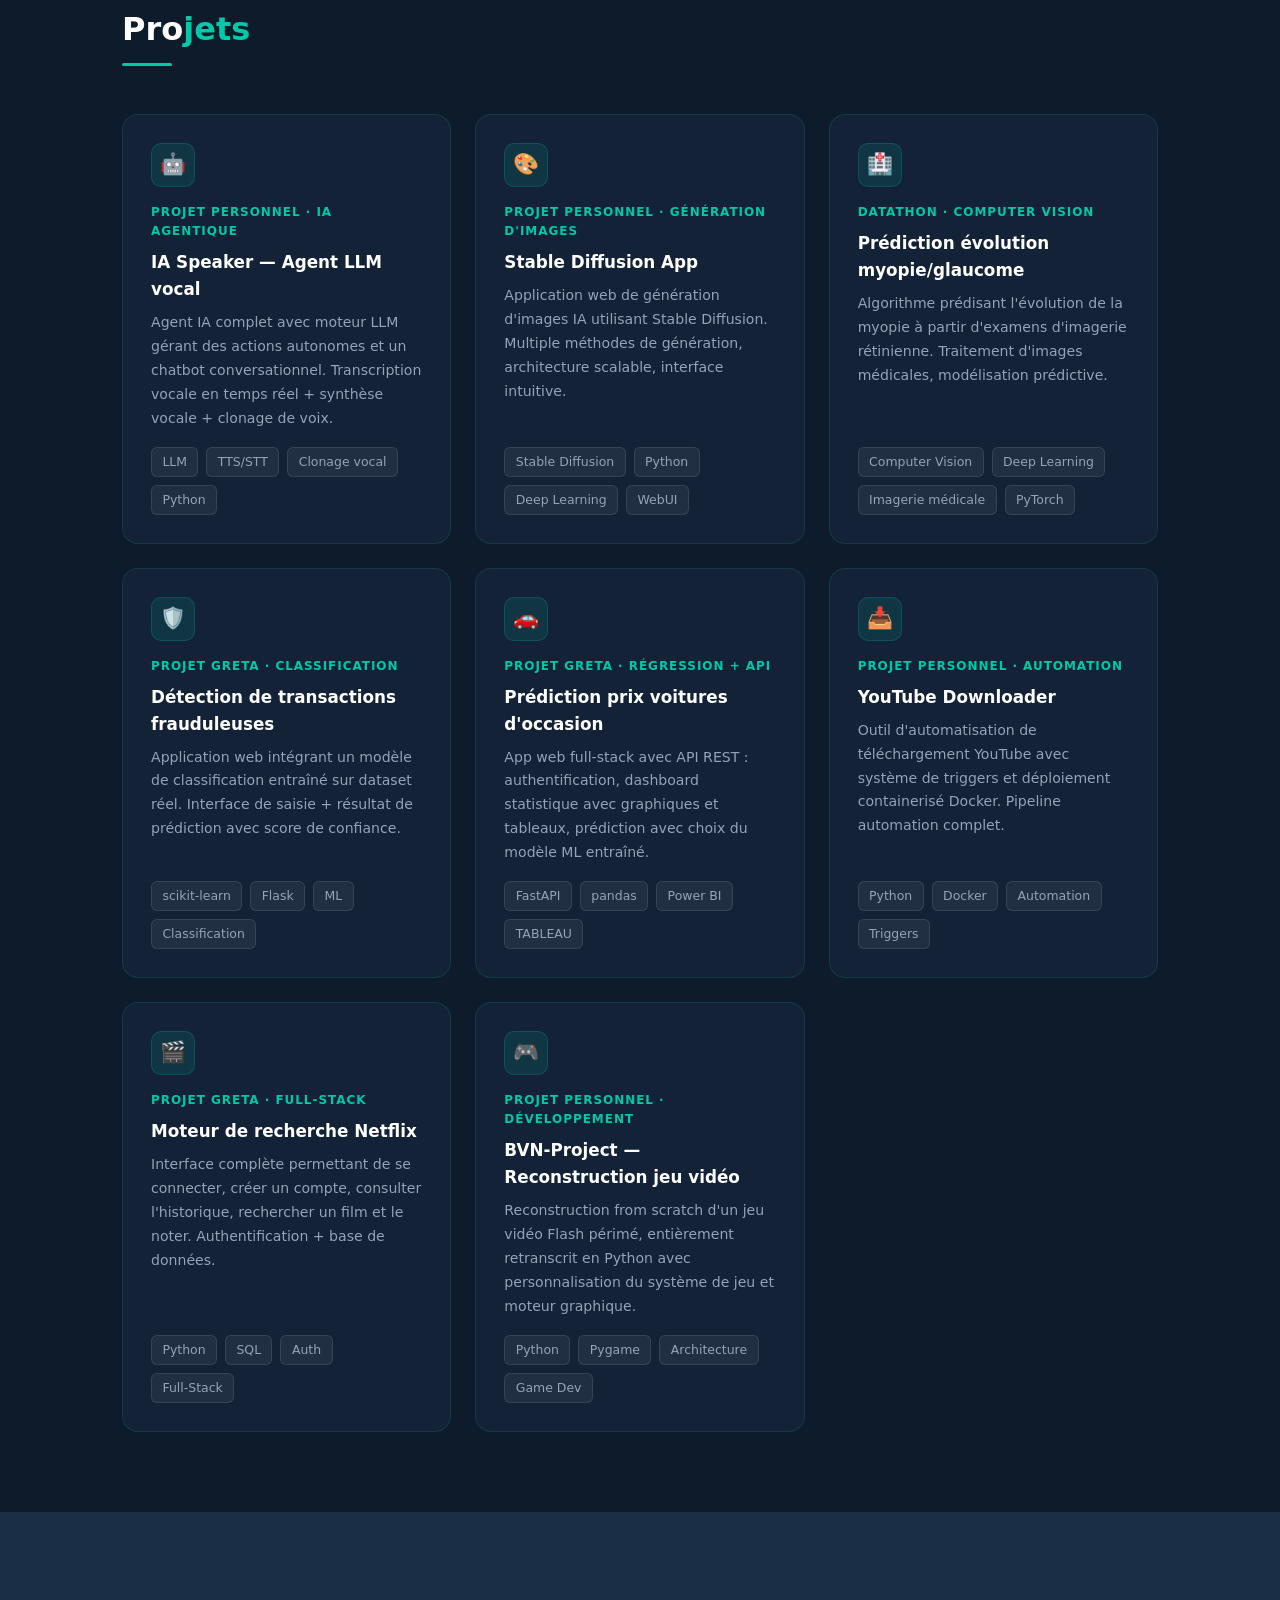
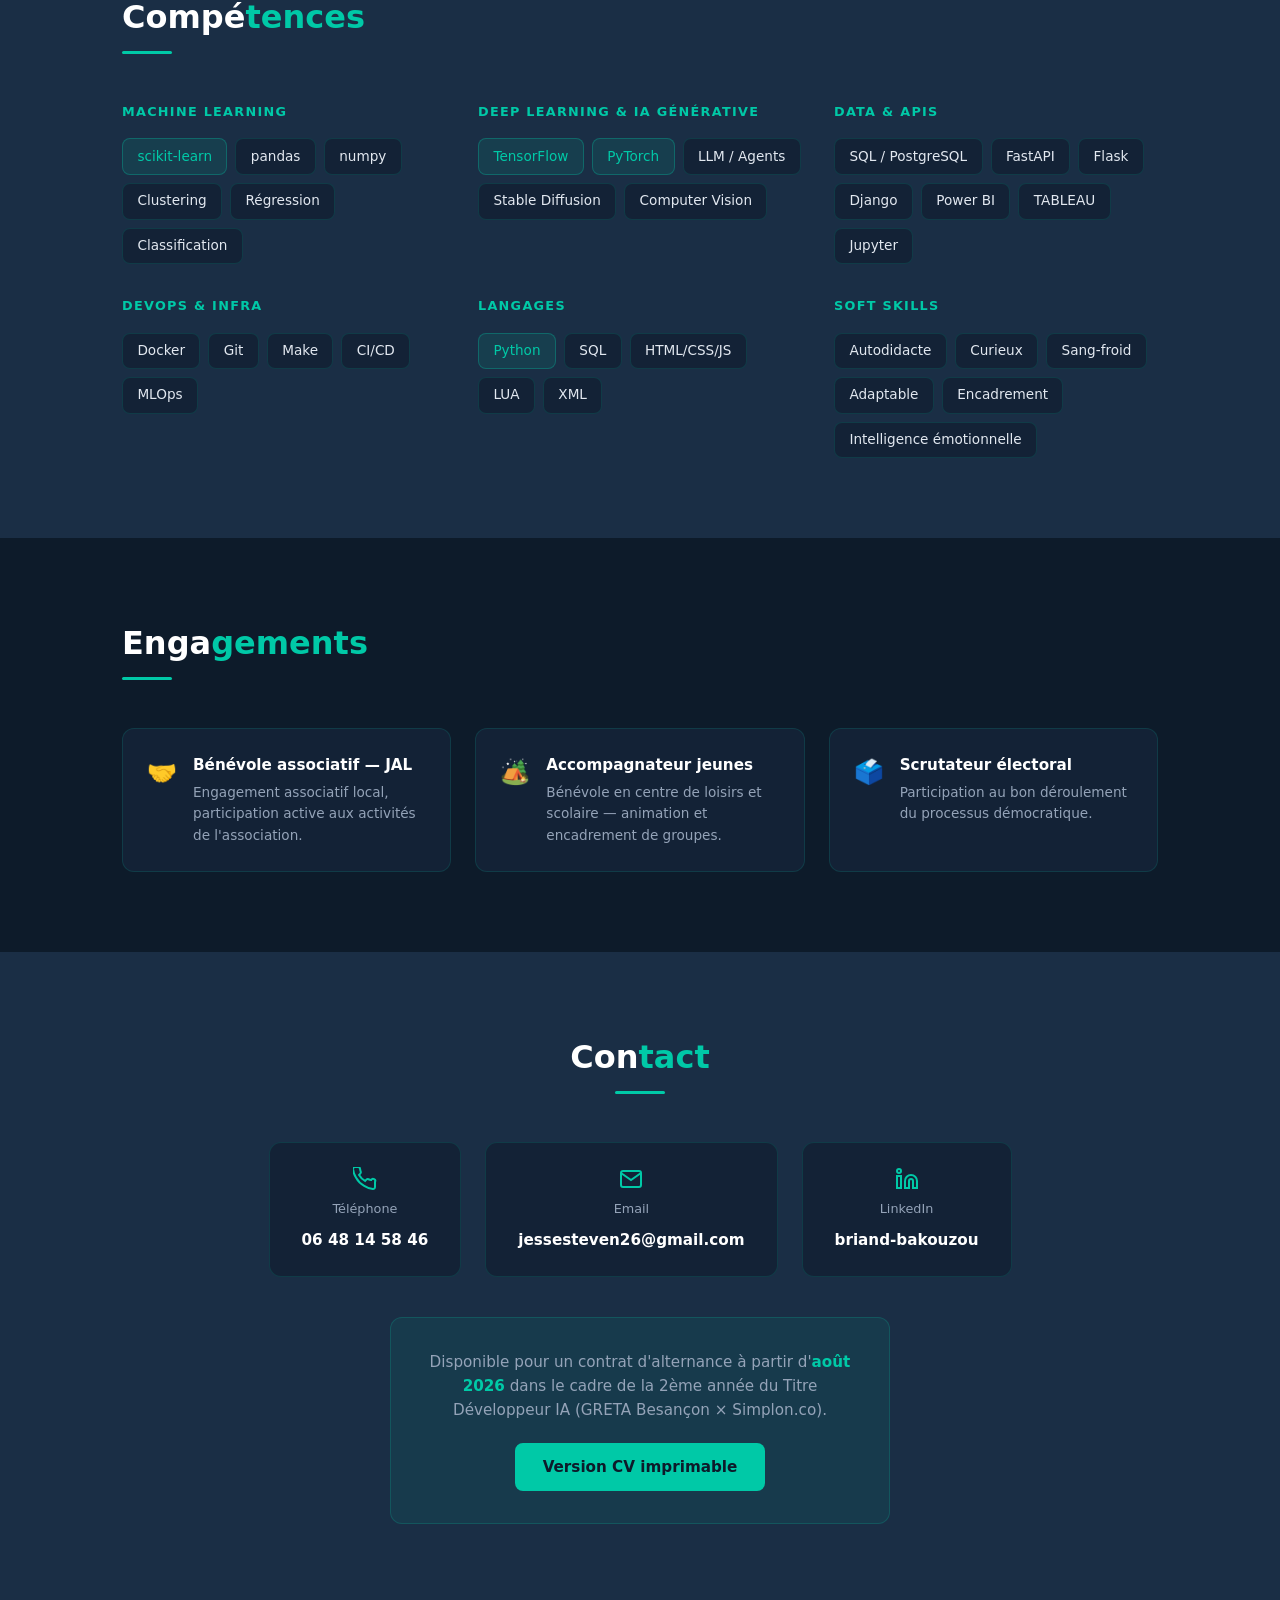
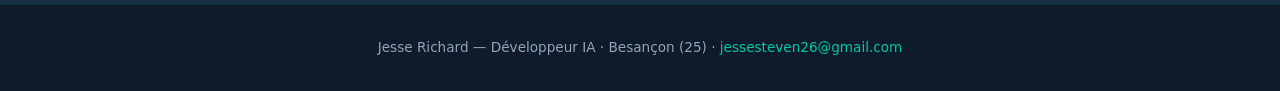
==== commit 110fbfc3: "feat: compléter les informations du CV - AI-900 marquée comme obtenue - Adresses Besançon + Montcour" ====
--- a/templates/index.html
+++ b/templates/index.html
@@ -43,13 +43,13 @@
             <svg viewBox="0 0 24 24" fill="none" stroke="currentColor" stroke-width="2"><path d="M4 4h16c1.1 0 2 .9 2 2v12c0 1.1-.9 2-2 2H4c-1.1 0-2-.9-2-2V6c0-1.1.9-2 2-2z"/><polyline points="22,6 12,13 2,6"/></svg>
             jessesteven26@gmail.com
           </a>
-          <a class="contact-item" href="https://www.linkedin.com/in/briand-bakouzou-b33752256" target="_blank">
+          <a class="contact-item" href="https://www.linkedin.com/in/jesse-richard-372523364/" target="_blank">
             <svg viewBox="0 0 24 24" fill="none" stroke="currentColor" stroke-width="2"><path d="M16 8a6 6 0 016 6v7h-4v-7a2 2 0 00-2-2 2 2 0 00-2 2v7h-4v-7a6 6 0 016-6z"/><rect x="2" y="9" width="4" height="12"/><circle cx="4" cy="4" r="2"/></svg>
             LinkedIn
           </a>
           <span class="contact-item">
             <svg viewBox="0 0 24 24" fill="none" stroke="currentColor" stroke-width="2"><path d="M21 10c0 7-9 13-9 13s-9-6-9-13a9 9 0 0118 0z"/><circle cx="12" cy="10" r="3"/></svg>
-            Besançon (25)
+            Besançon (25) · Montcourt (70)
           </span>
         </div>
         <div class="hero-btns">
@@ -96,7 +96,7 @@
           <div class="stat-label">Algorithmes de clustering développés en entreprise</div>
         </div>
         <div class="stat-card">
-          <div class="stat-number">7+</div>
+          <div class="stat-number">8+</div>
           <div class="stat-label">Projets IA réalisés (GRETA + perso)</div>
         </div>
         <div class="stat-card">
@@ -123,7 +123,7 @@
           Titre RNCP Niveau 6. 3 blocs : collecte/stockage données, intégration modèles IA, application intégrant un service IA.
           1ère année : 980h en centre + 210h stage. 2ème année en alternance : 455h centre + 1365h entreprise.
         </div>
-        <span class="badge-cert">Certification Microsoft Azure — AI 900 (1ère année)</span>
+        <span class="badge-cert">✓ Certification Microsoft Azure AI-900 — Obtenue</span>
       </div>
       <div class="timeline-item">
         <div class="timeline-dot"></div>
@@ -271,6 +271,35 @@
         <div class="tags">
           <span class="tag">FastAPI</span><span class="tag">pandas</span>
           <span class="tag">Power BI</span><span class="tag">TABLEAU</span>
+        </div>
+      </div>
+
+      <div class="project-card">
+        <div class="project-icon">📥</div>
+        <div class="project-type">Projet Personnel · Automation</div>
+        <div class="project-title">YouTube Downloader</div>
+        <div class="project-desc">
+          Outil d'automatisation de téléchargement YouTube avec système de triggers
+          et déploiement containerisé Docker. Pipeline automation complet.
+        </div>
+        <div class="tags">
+          <span class="tag">Python</span><span class="tag">Docker</span>
+          <span class="tag">Automation</span><span class="tag">Triggers</span>
+        </div>
+      </div>
+
+      <div class="project-card">
+        <div class="project-icon">🎬</div>
+        <div class="project-type">Projet GRETA · Full-Stack</div>
+        <div class="project-title">Moteur de recherche Netflix</div>
+        <div class="project-desc">
+          Interface complète permettant de se connecter, créer un compte,
+          consulter l'historique, rechercher un film et le noter.
+          Authentification + base de données.
+        </div>
+        <div class="tags">
+          <span class="tag">Python</span><span class="tag">SQL</span>
+          <span class="tag">Auth</span><span class="tag">Full-Stack</span>
         </div>
       </div>
 
@@ -413,7 +442,7 @@
         <div class="contact-card-label">Email</div>
         <div class="contact-card-value">jessesteven26@gmail.com</div>
       </a>
-      <a class="contact-card" href="https://www.linkedin.com/in/briand-bakouzou-b33752256" target="_blank">
+      <a class="contact-card" href="https://www.linkedin.com/in/jesse-richard-372523364/" target="_blank">
         <svg viewBox="0 0 24 24" fill="none" stroke="currentColor" stroke-width="2"><path d="M16 8a6 6 0 016 6v7h-4v-7a2 2 0 00-2-2 2 2 0 00-2 2v7h-4v-7a6 6 0 016-6z"/><rect x="2" y="9" width="4" height="12"/><circle cx="4" cy="4" r="2"/></svg>
         <div class="contact-card-label">LinkedIn</div>
         <div class="contact-card-value">briand-bakouzou</div>
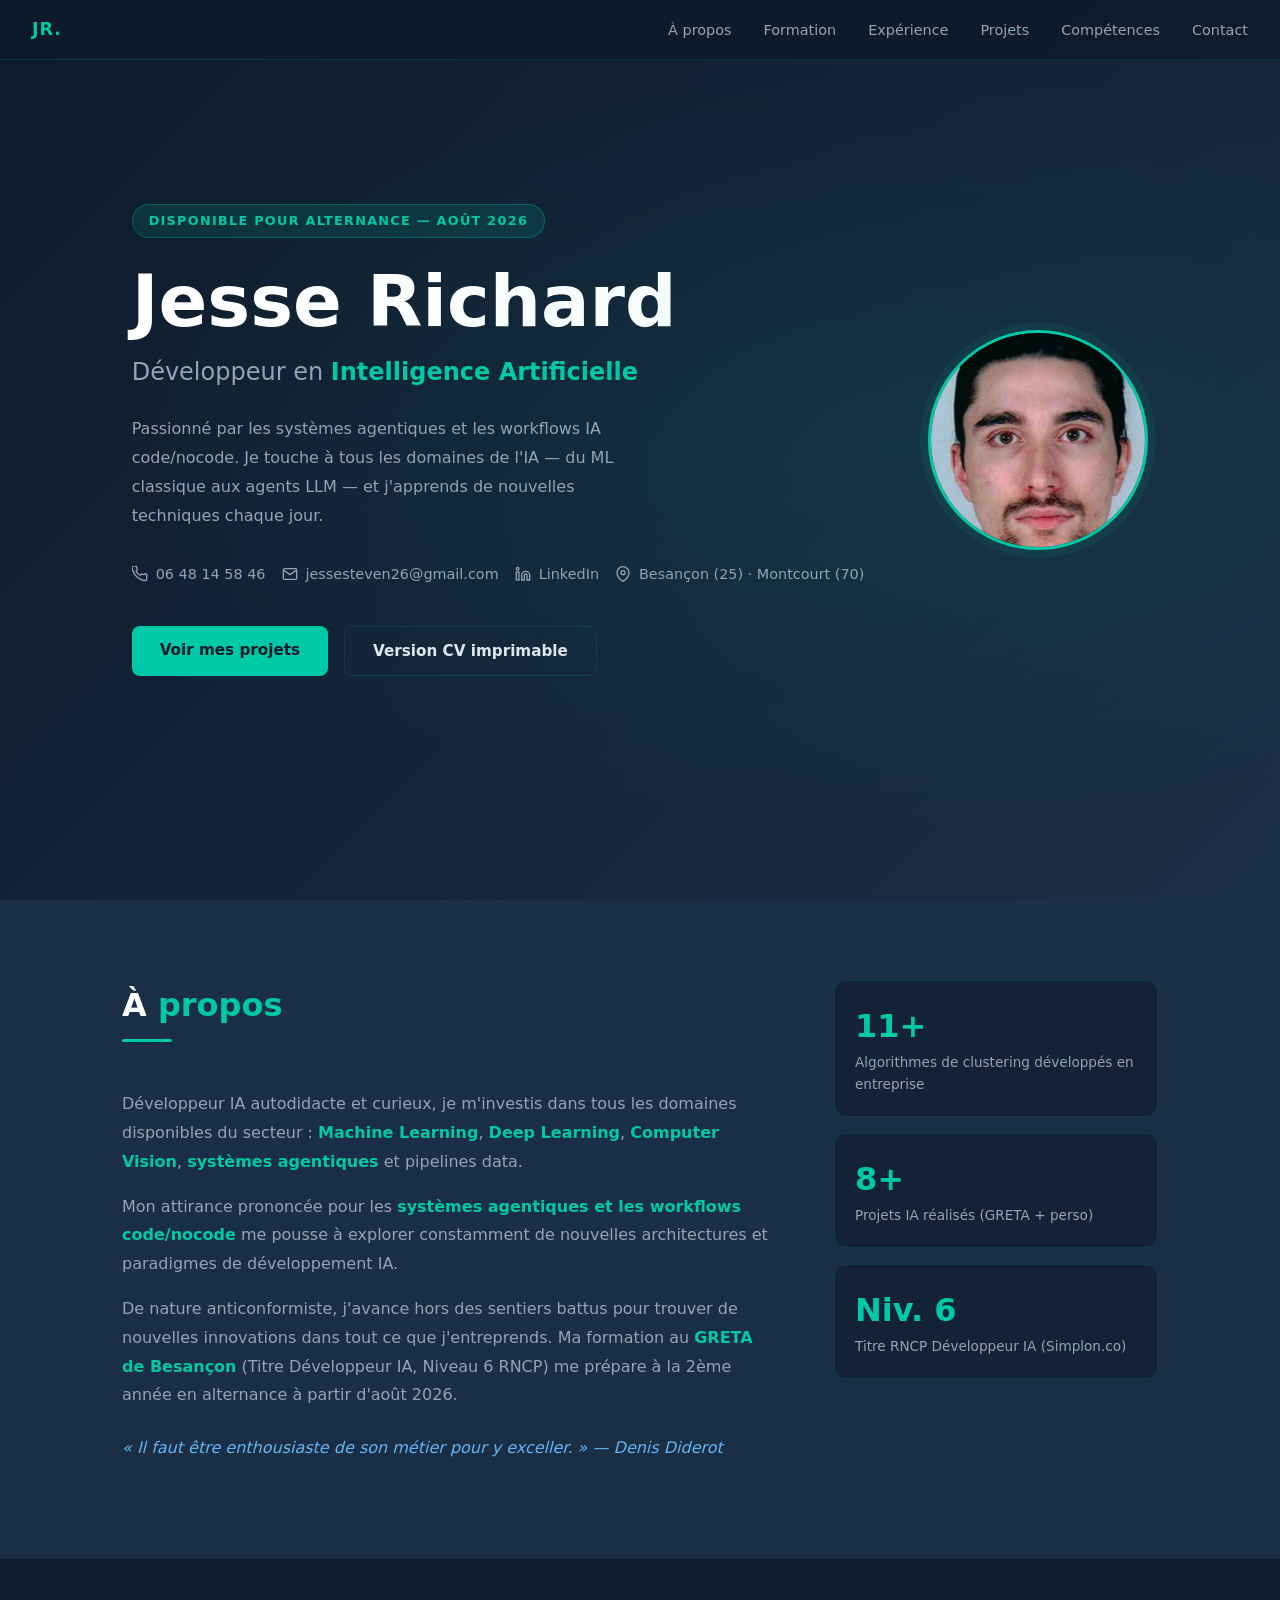
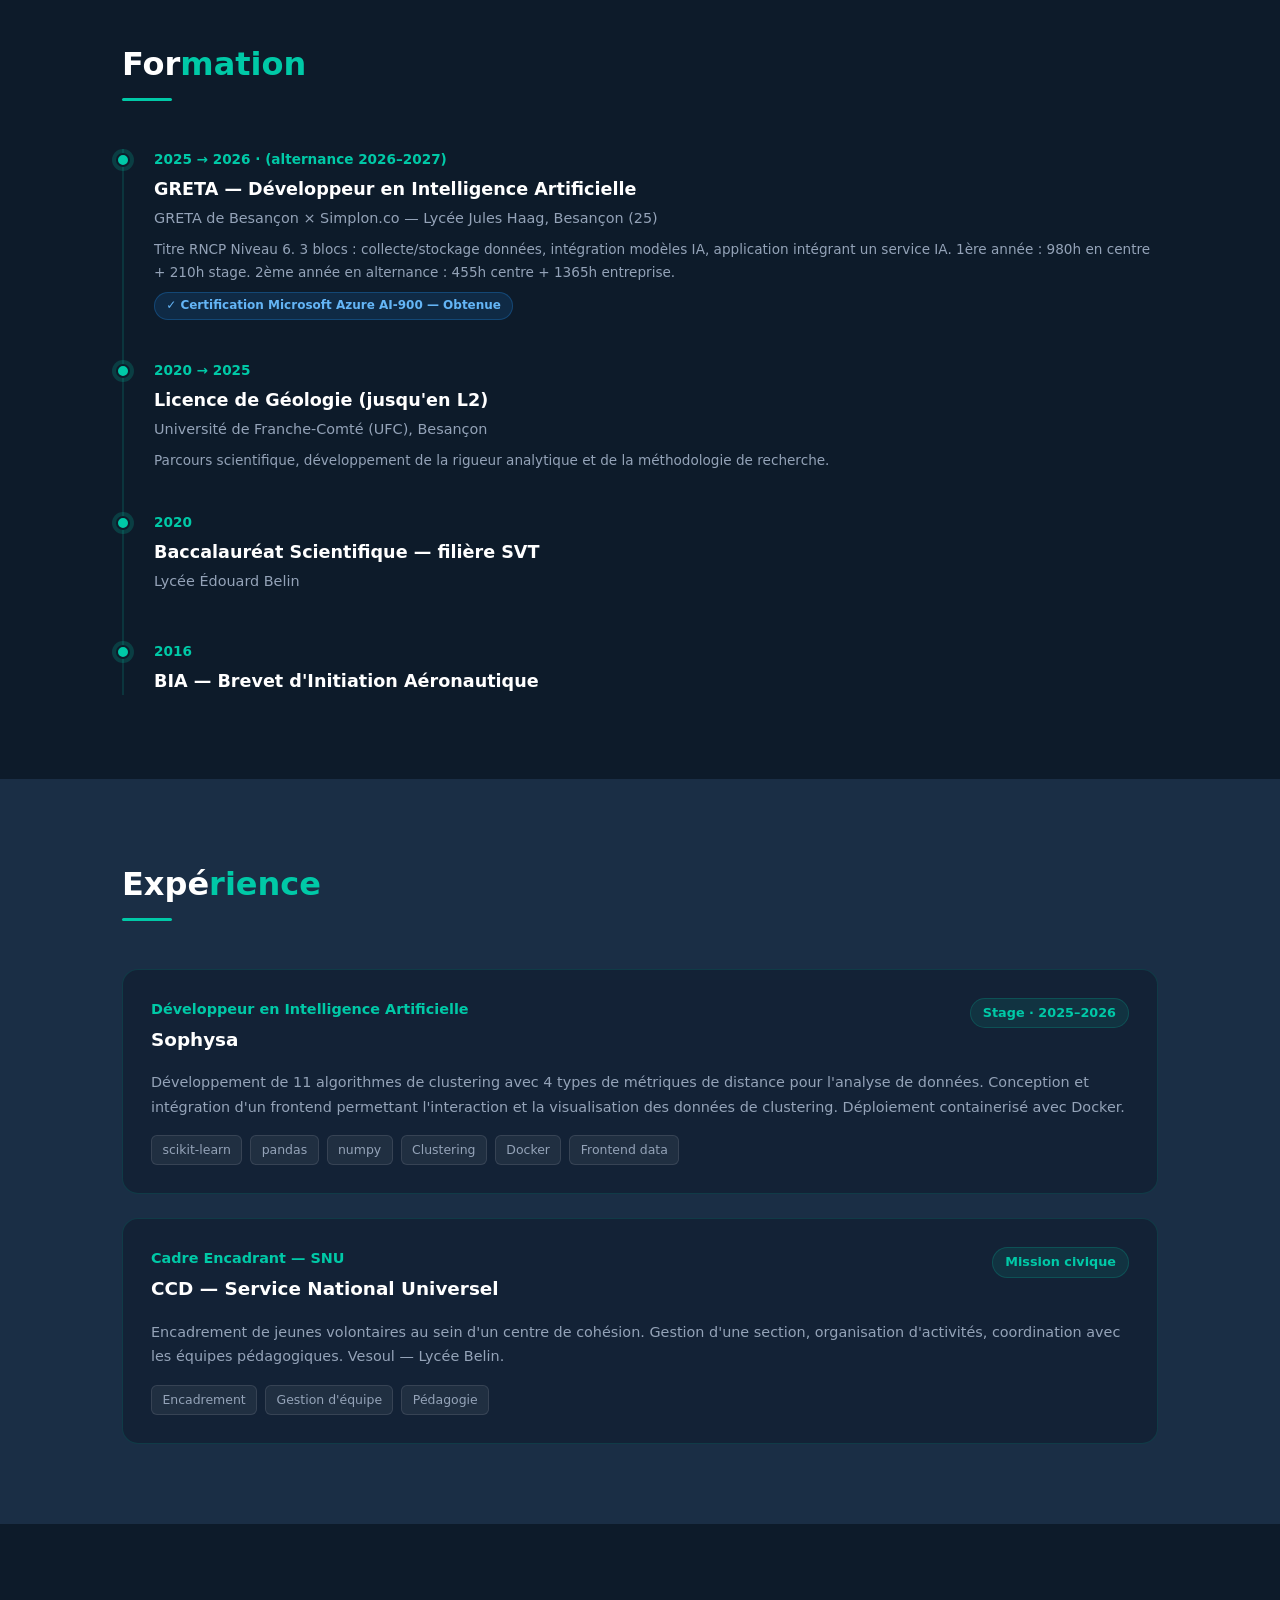
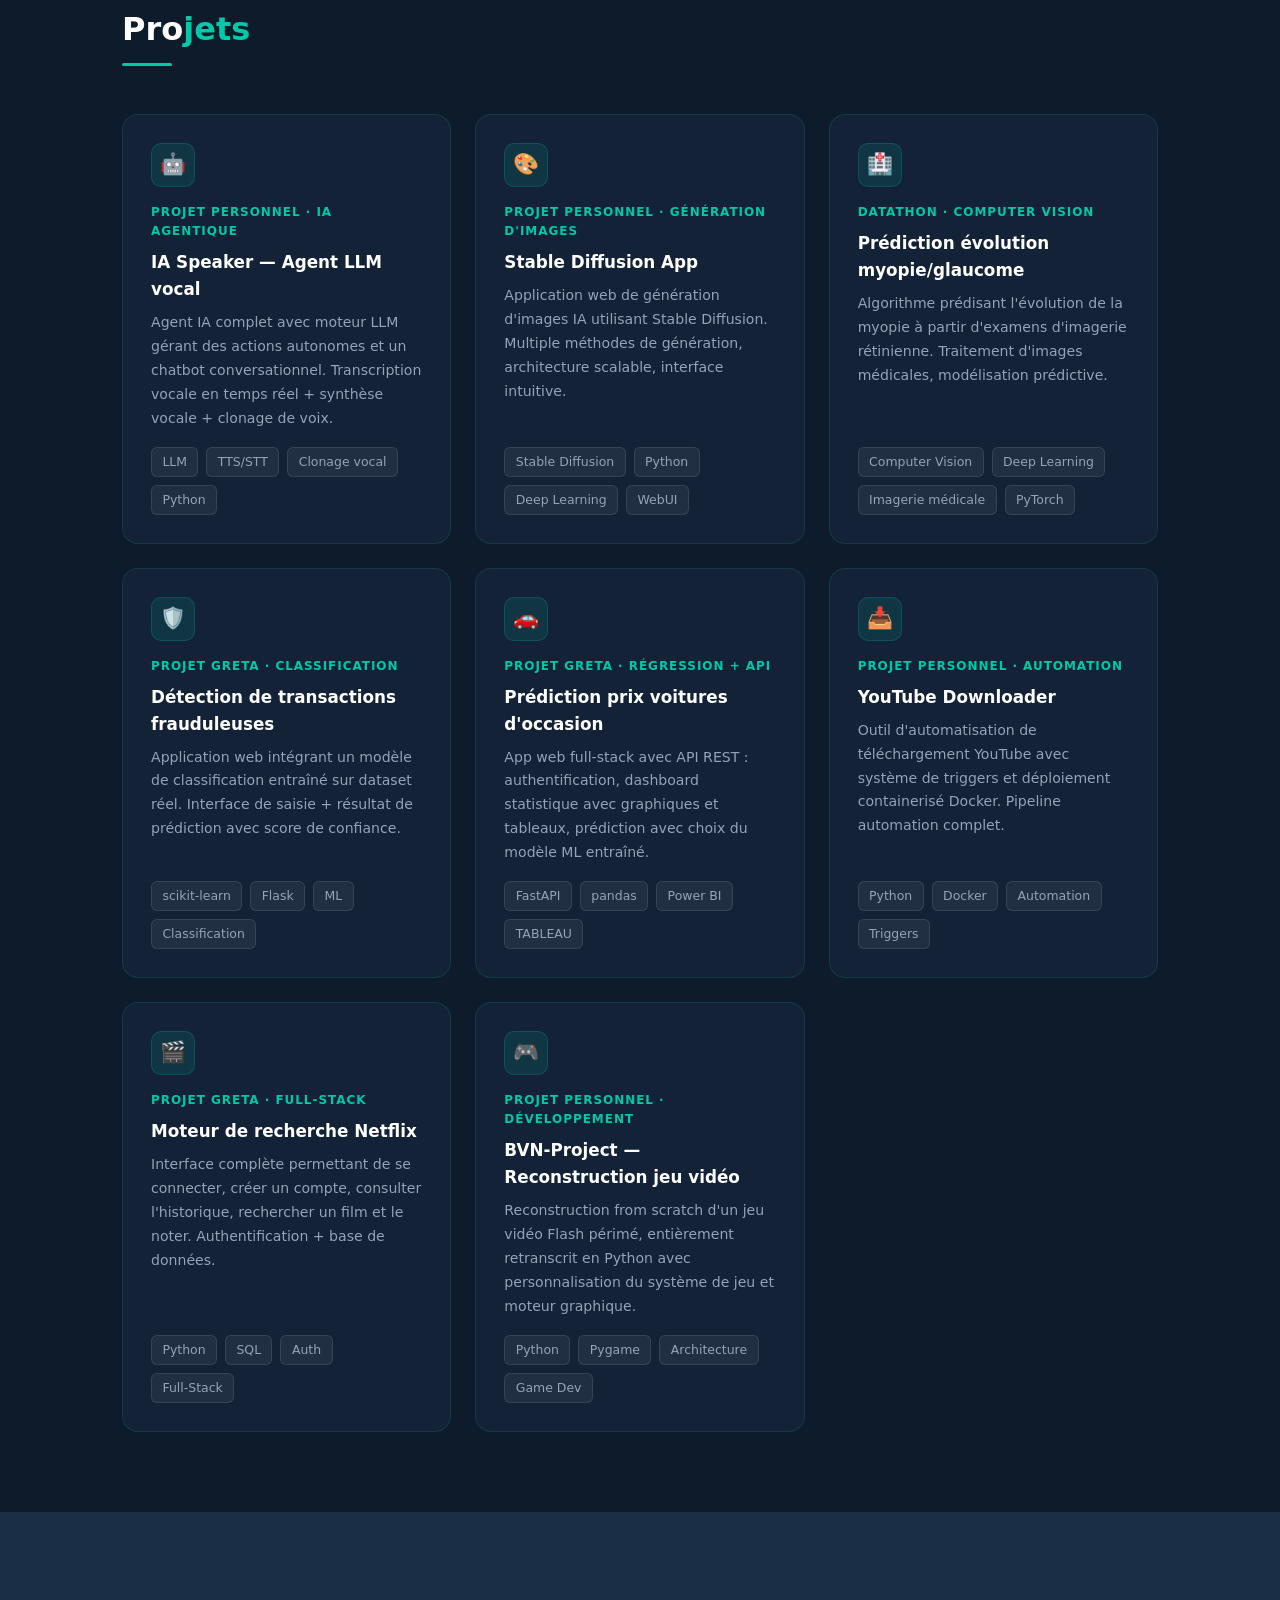
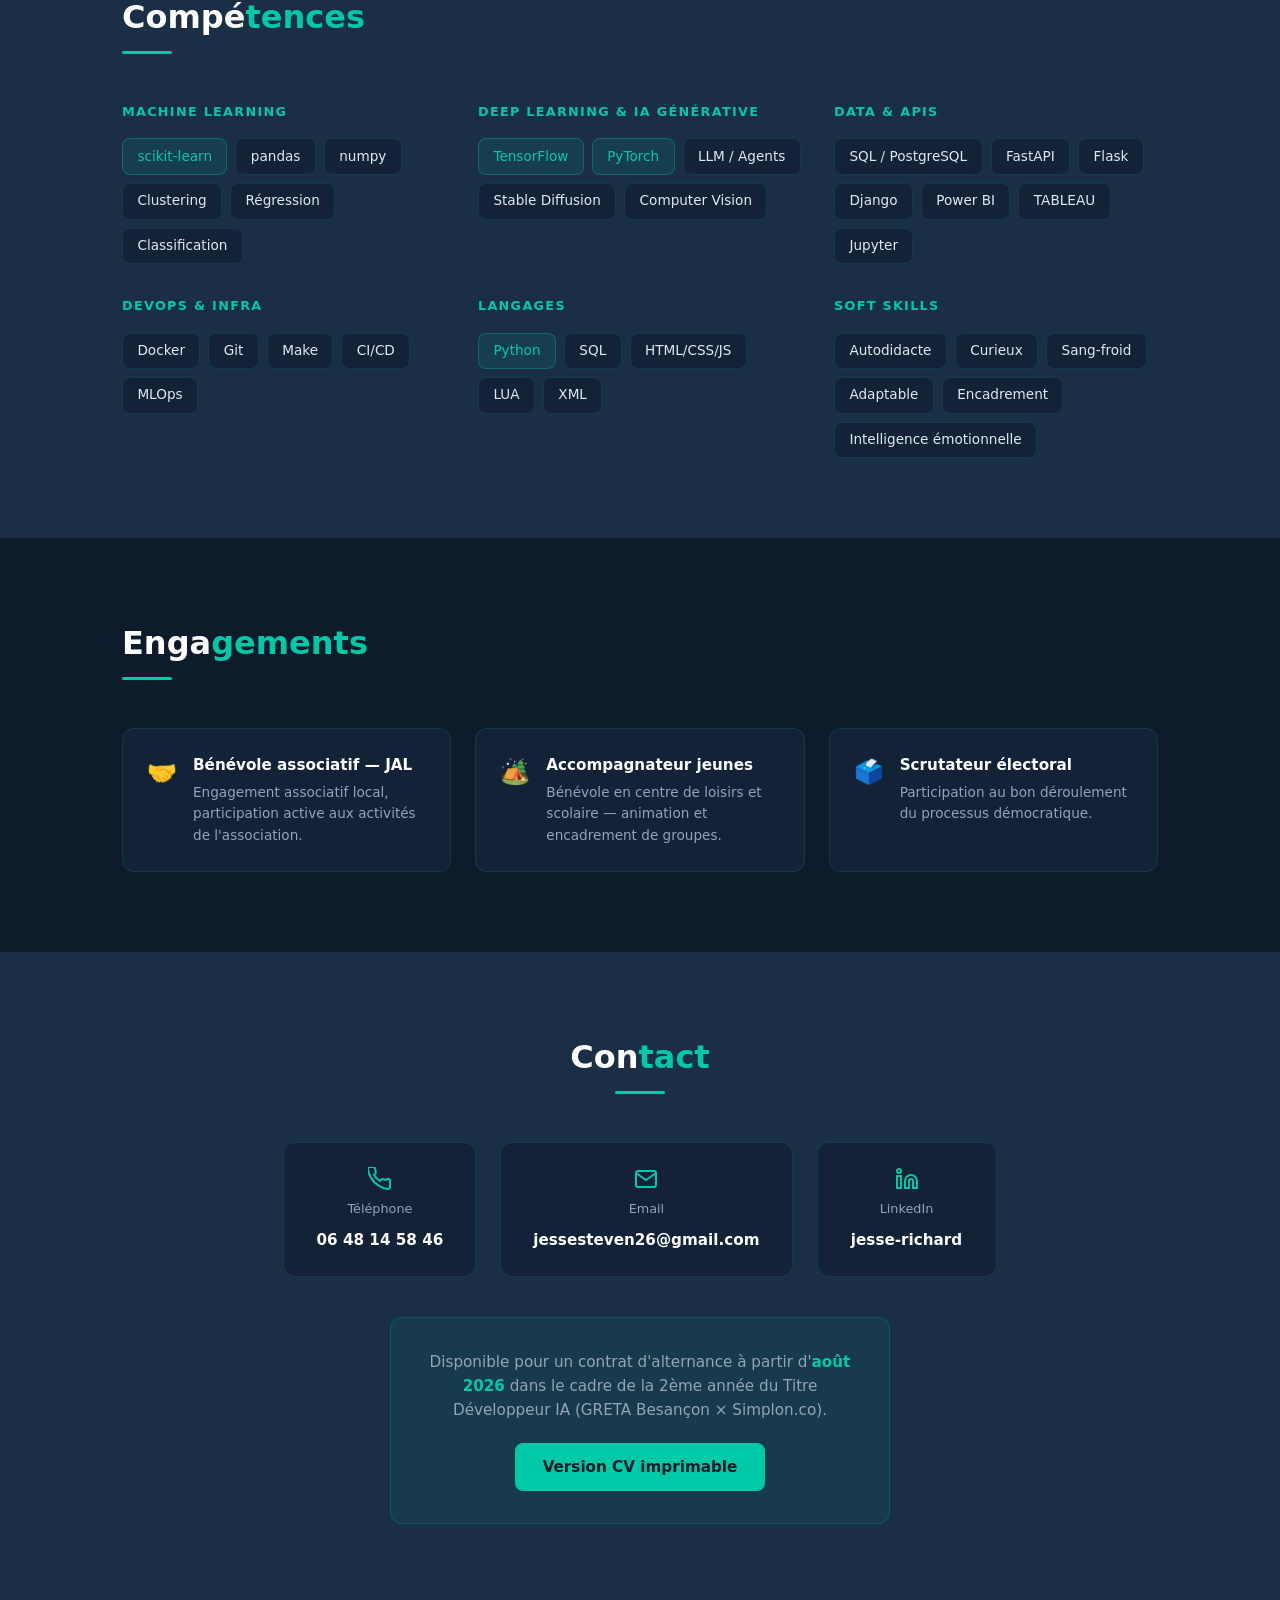
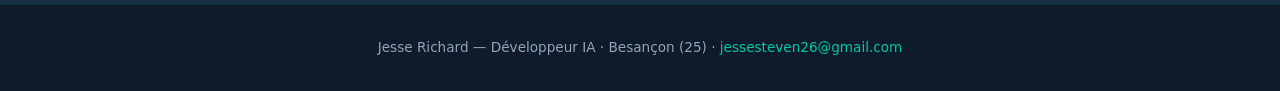
==== commit 4e967c45: "fix: correct LinkedIn display name in contact section" ====
--- a/templates/index.html
+++ b/templates/index.html
@@ -445,7 +445,7 @@
       <a class="contact-card" href="https://www.linkedin.com/in/jesse-richard-372523364/" target="_blank">
         <svg viewBox="0 0 24 24" fill="none" stroke="currentColor" stroke-width="2"><path d="M16 8a6 6 0 016 6v7h-4v-7a2 2 0 00-2-2 2 2 0 00-2 2v7h-4v-7a6 6 0 016-6z"/><rect x="2" y="9" width="4" height="12"/><circle cx="4" cy="4" r="2"/></svg>
         <div class="contact-card-label">LinkedIn</div>
-        <div class="contact-card-value">briand-bakouzou</div>
+        <div class="contact-card-value">jesse-richard</div>
       </a>
     </div>
     <div class="cv-cta">
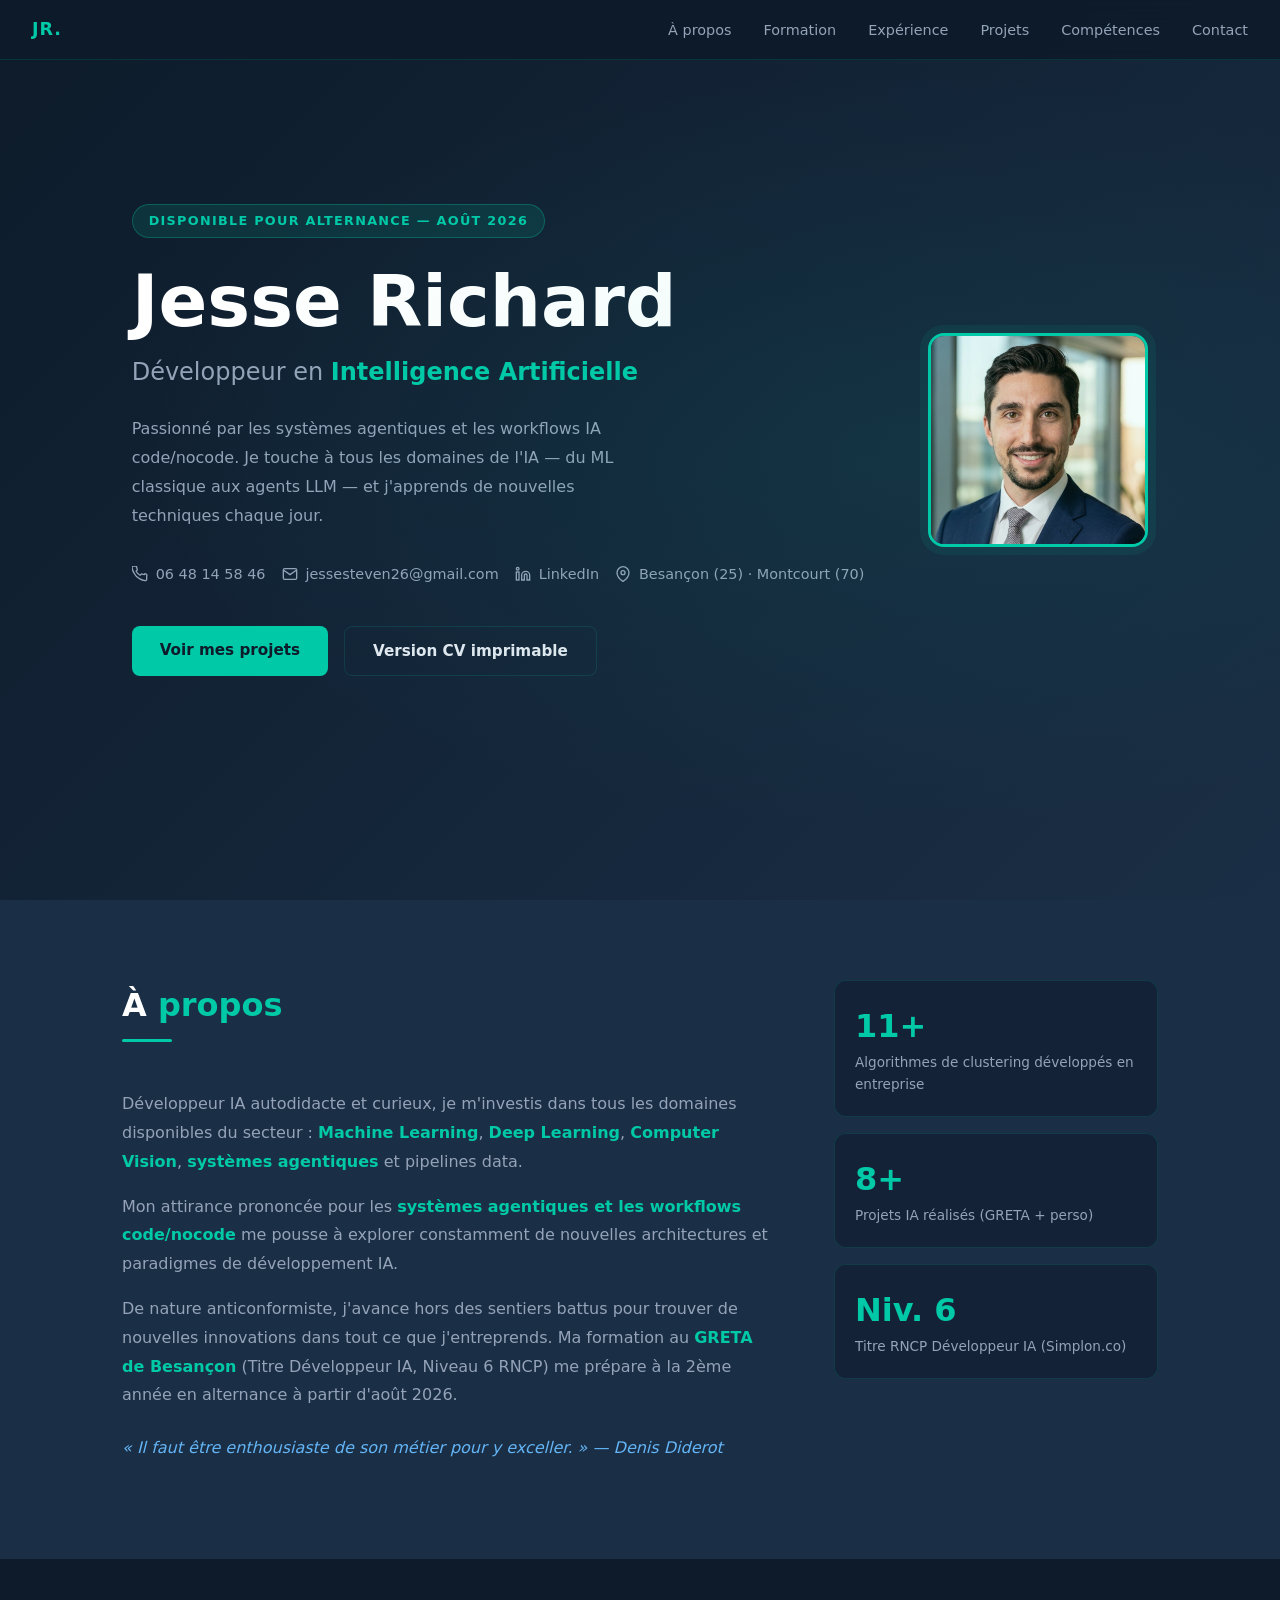
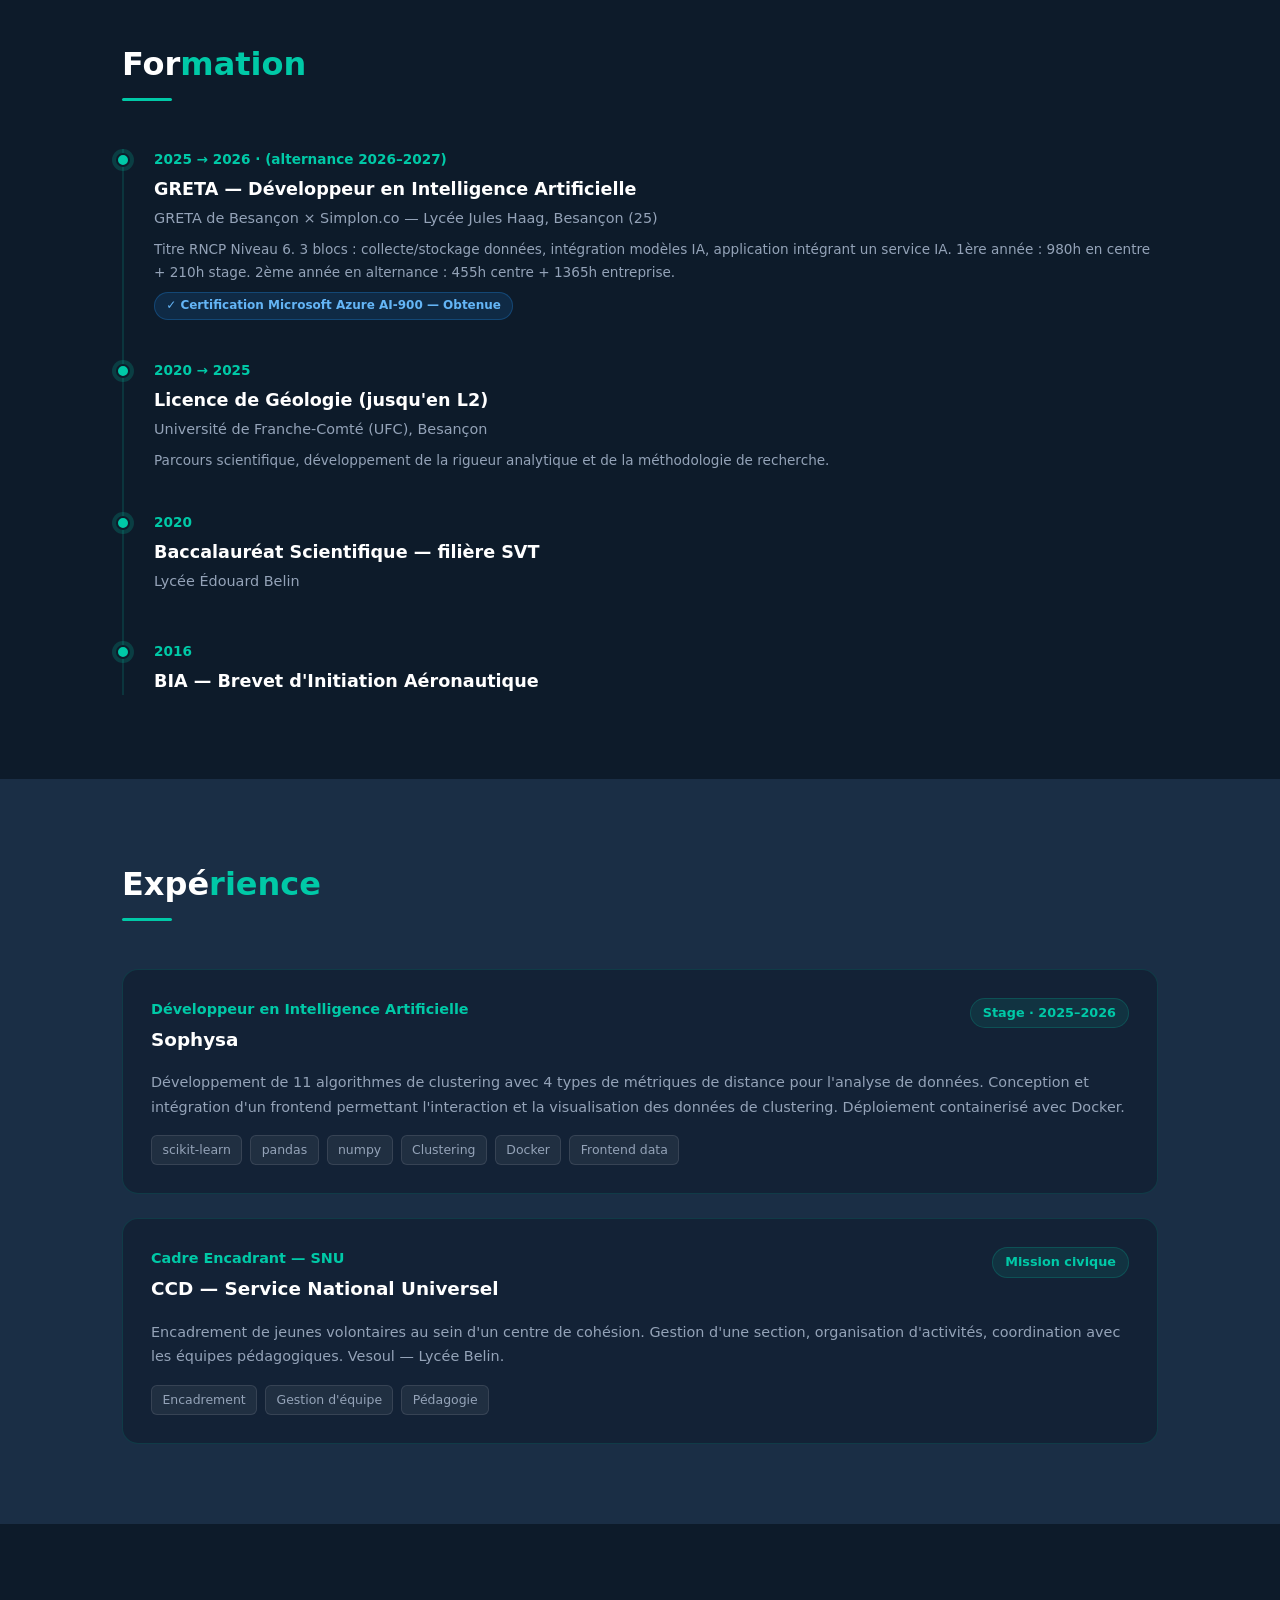
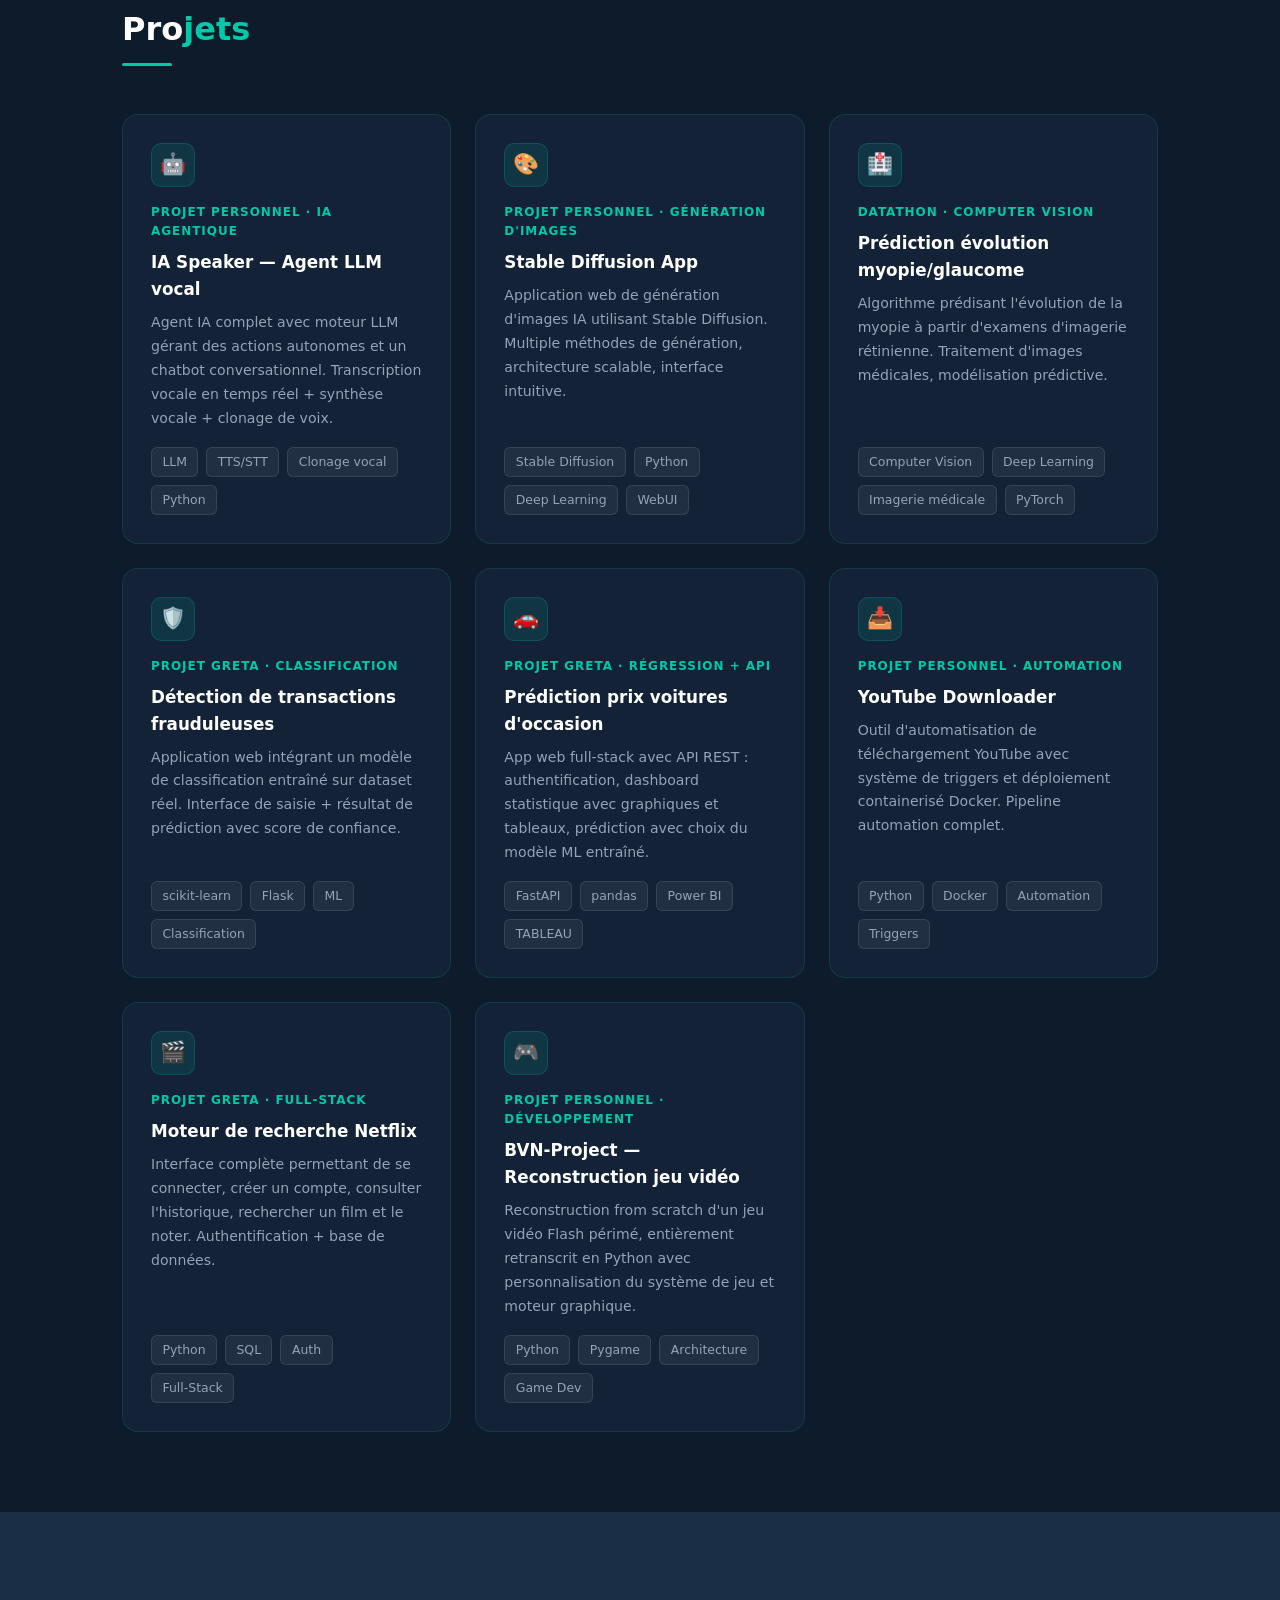
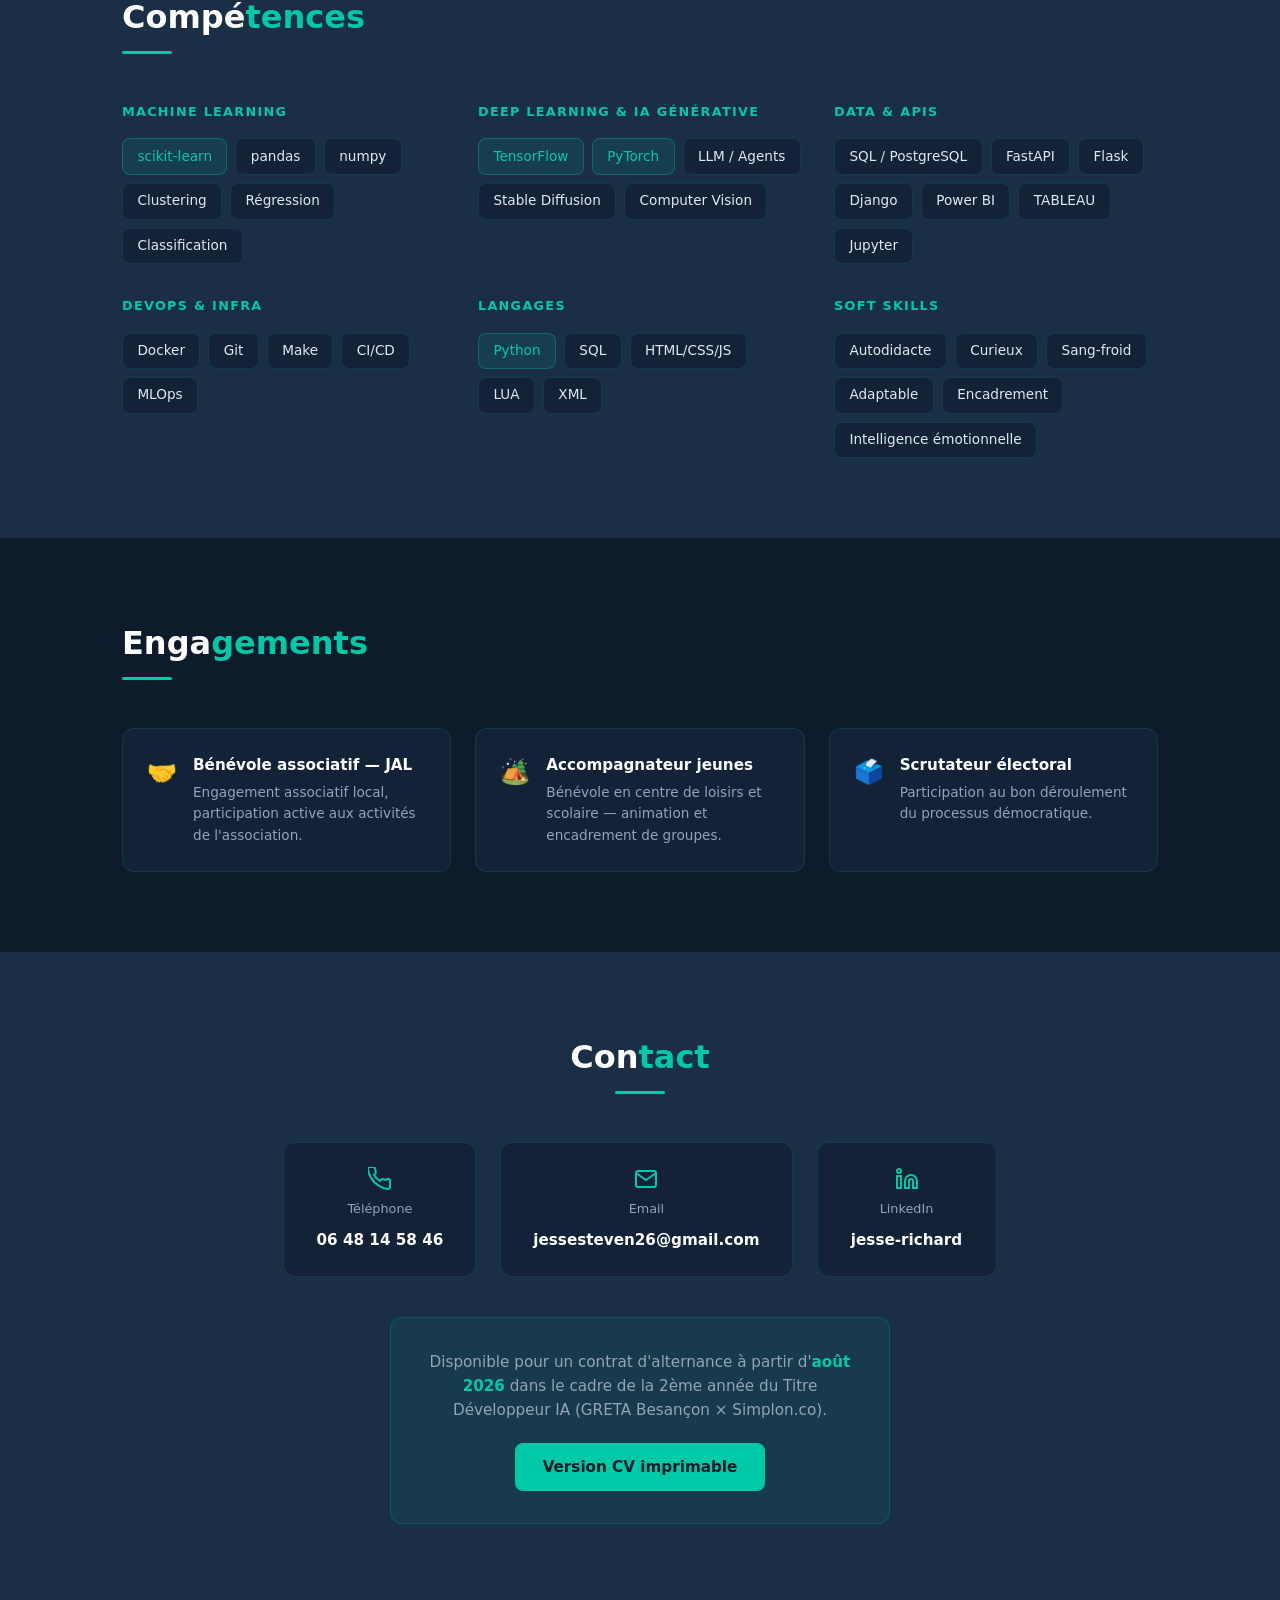
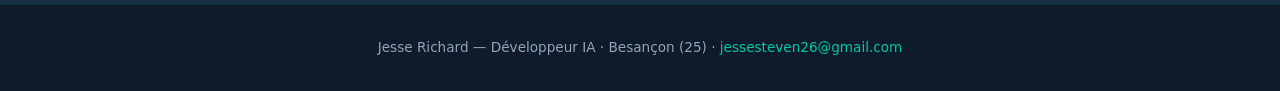
==== commit e7266c22: "fix: cache-bust photo URL to force browser refresh" ====
--- a/templates/index.html
+++ b/templates/index.html
@@ -58,7 +58,7 @@
         </div>
       </div>
       <div class="hero-photo">
-        <img src="/static/img/photo.jpg" alt="Jesse Richard" onerror="this.style.display='none'" />
+        <img src="/static/img/photo.jpg?v=2" alt="Jesse Richard" onerror="this.style.display='none'" />
       </div>
     </div>
   </div>
--- a/static/css/style.css
+++ b/static/css/style.css
@@ -99,13 +99,13 @@
 .btn-outline:hover { border-color: var(--teal); color: var(--teal); transform: translateY(-1px); }
 
 .hero-photo {
-  width: 220px; height: 220px; border-radius: 50%;
+  width: 220px; border-radius: 16px;
   background: var(--navy-light);
   border: 3px solid var(--teal);
   overflow: hidden; flex-shrink: 0;
   box-shadow: 0 0 0 8px rgba(0,201,167,0.08);
 }
-.hero-photo img { width: 100%; height: 100%; object-fit: cover; }
+.hero-photo img { width: 100%; height: auto; display: block; }
 
 /* ABOUT */
 #about { background: var(--navy-light); }
@@ -245,7 +245,7 @@
 /* MOBILE */
 @media (max-width: 768px) {
   .hero-grid { grid-template-columns: 1fr; text-align: center; }
-  .hero-photo { width: 160px; height: 160px; margin: 0 auto; }
+  .hero-photo { width: 160px; margin: 0 auto; }
   .hero-contacts { justify-content: center; }
   .hero-btns { justify-content: center; }
   .about-grid { grid-template-columns: 1fr; }
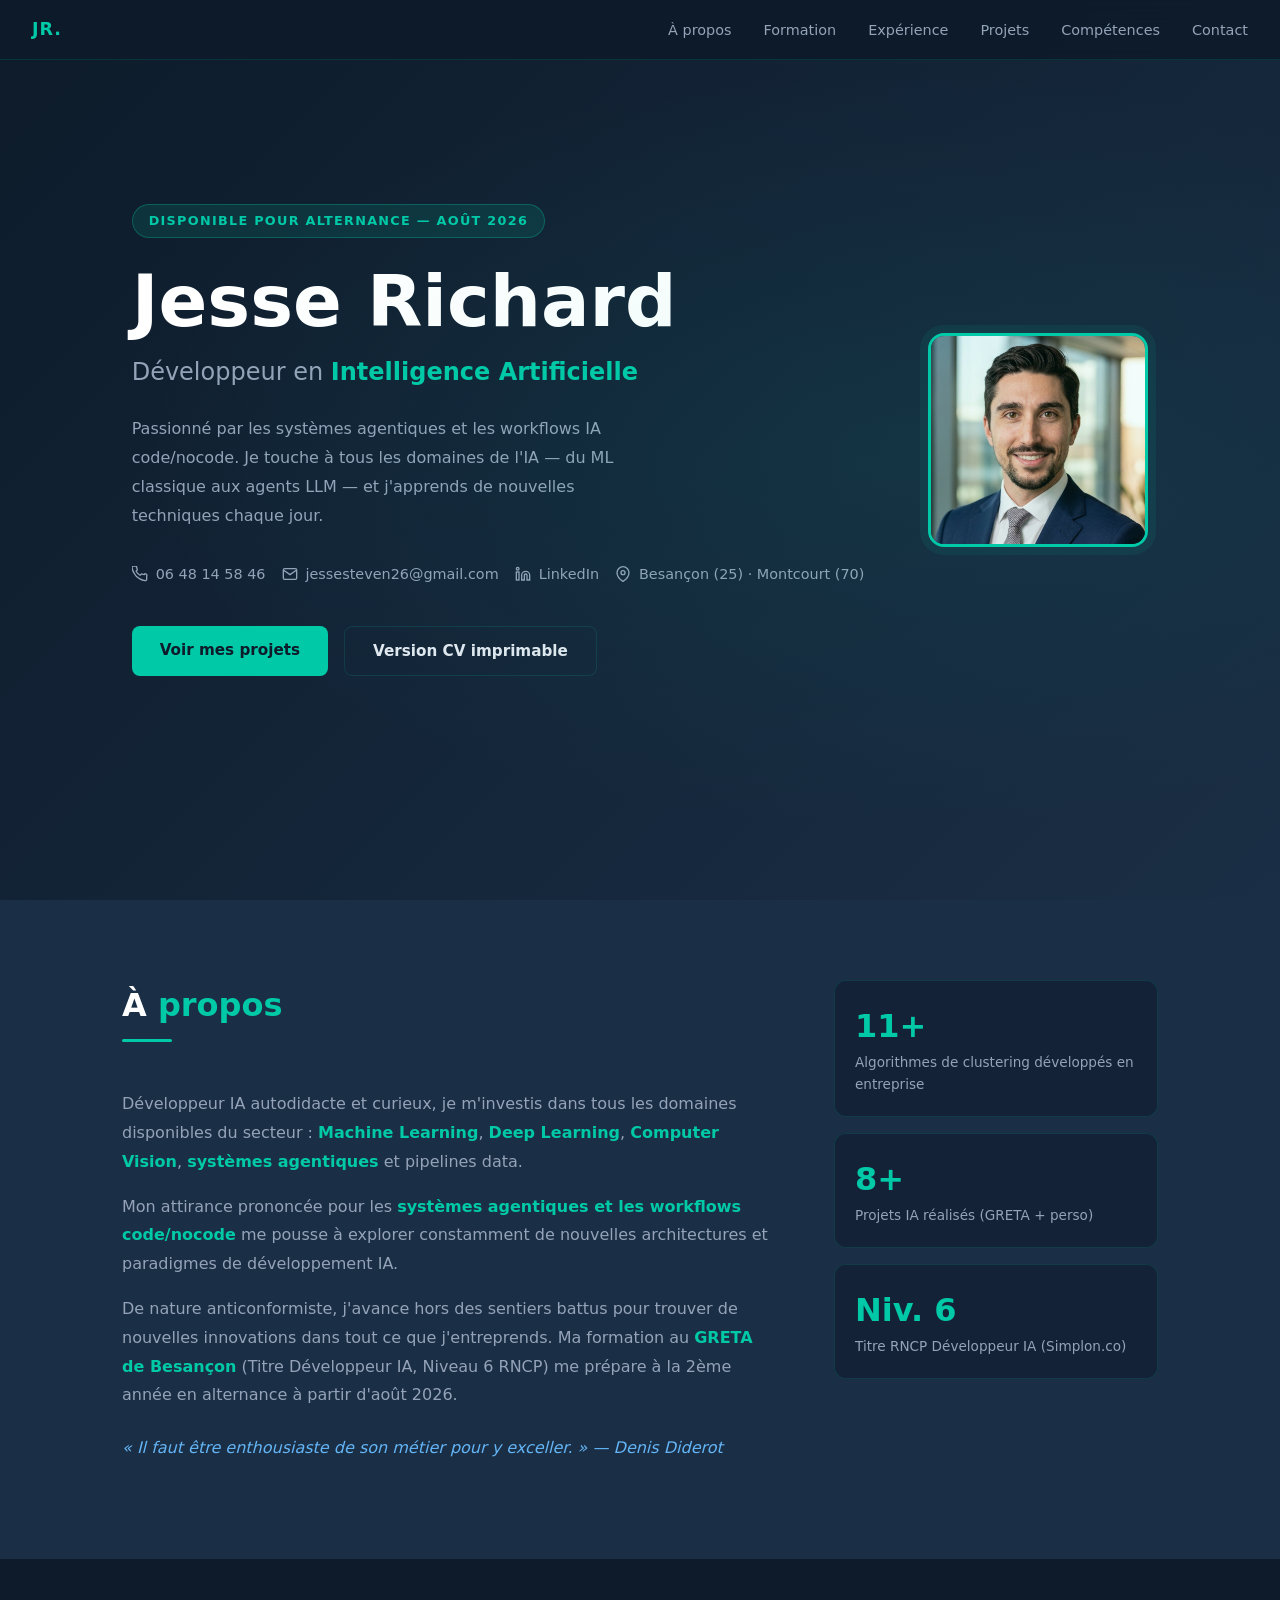
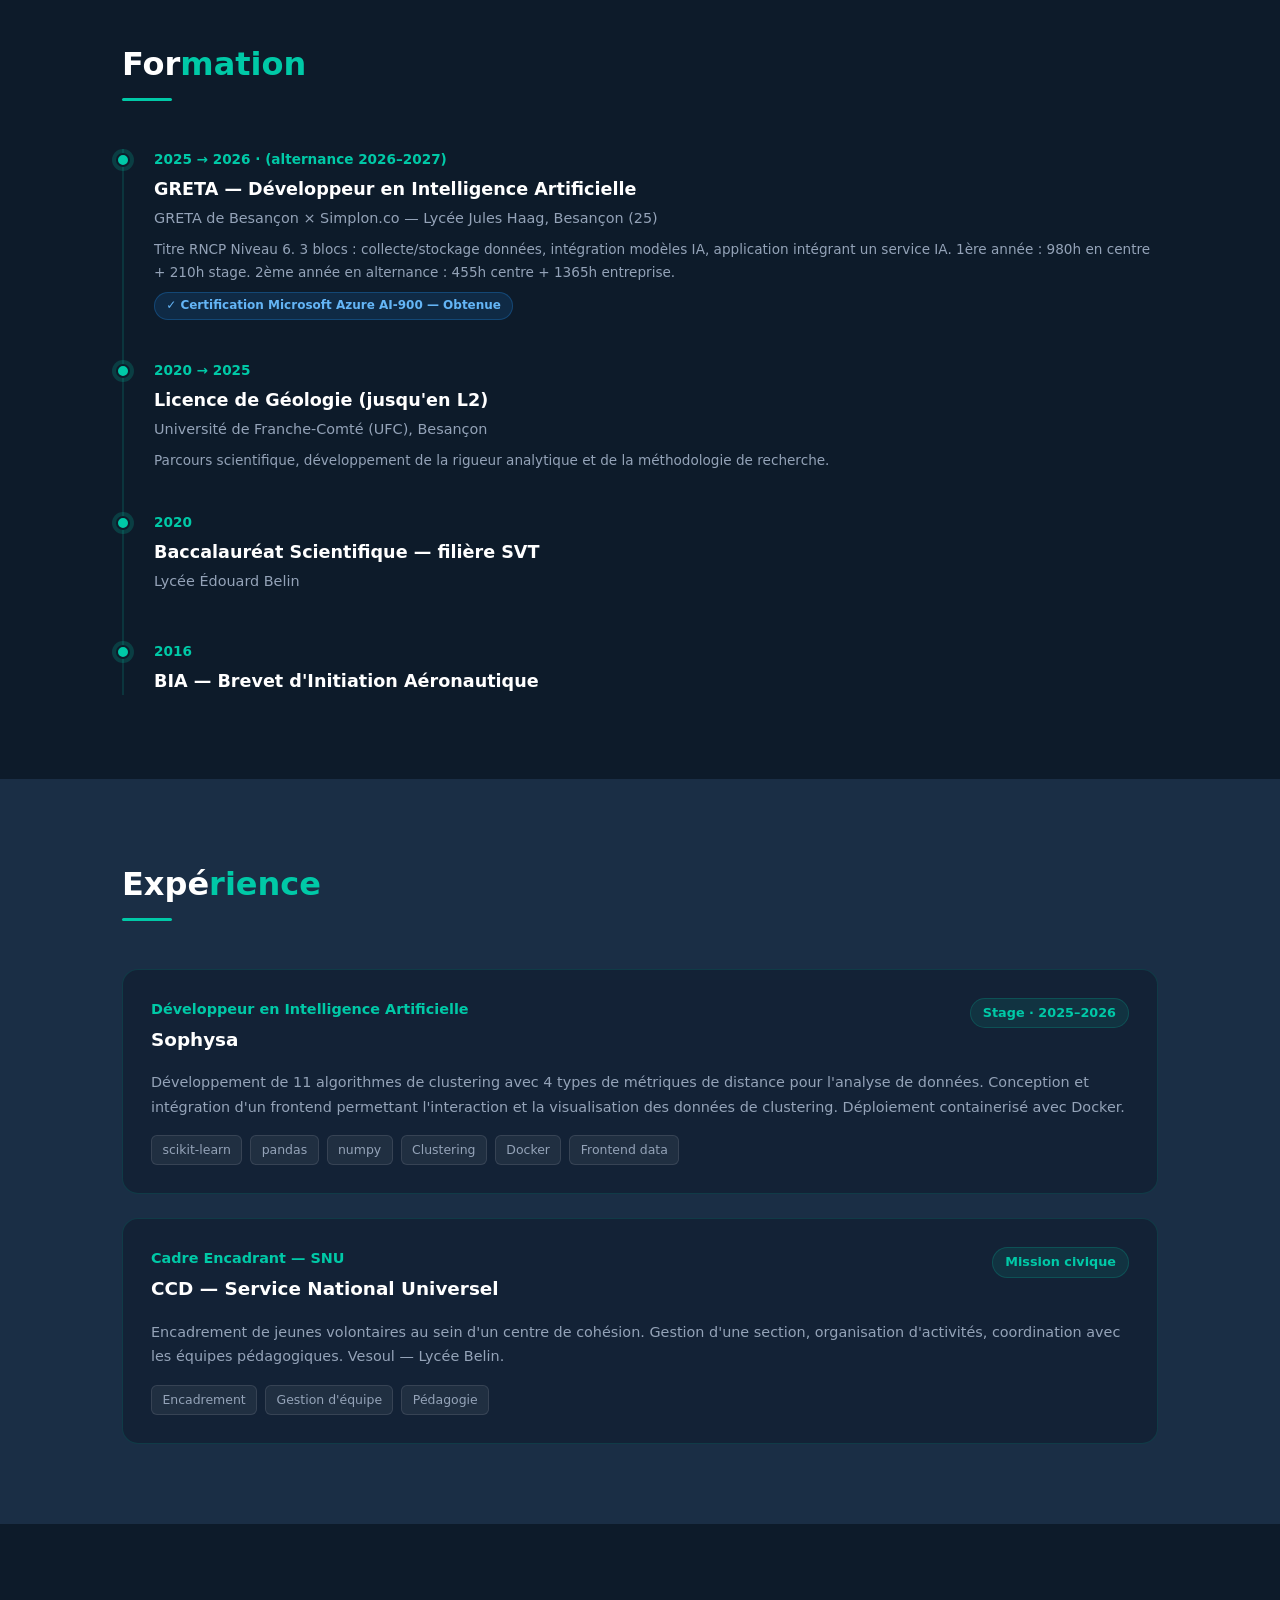
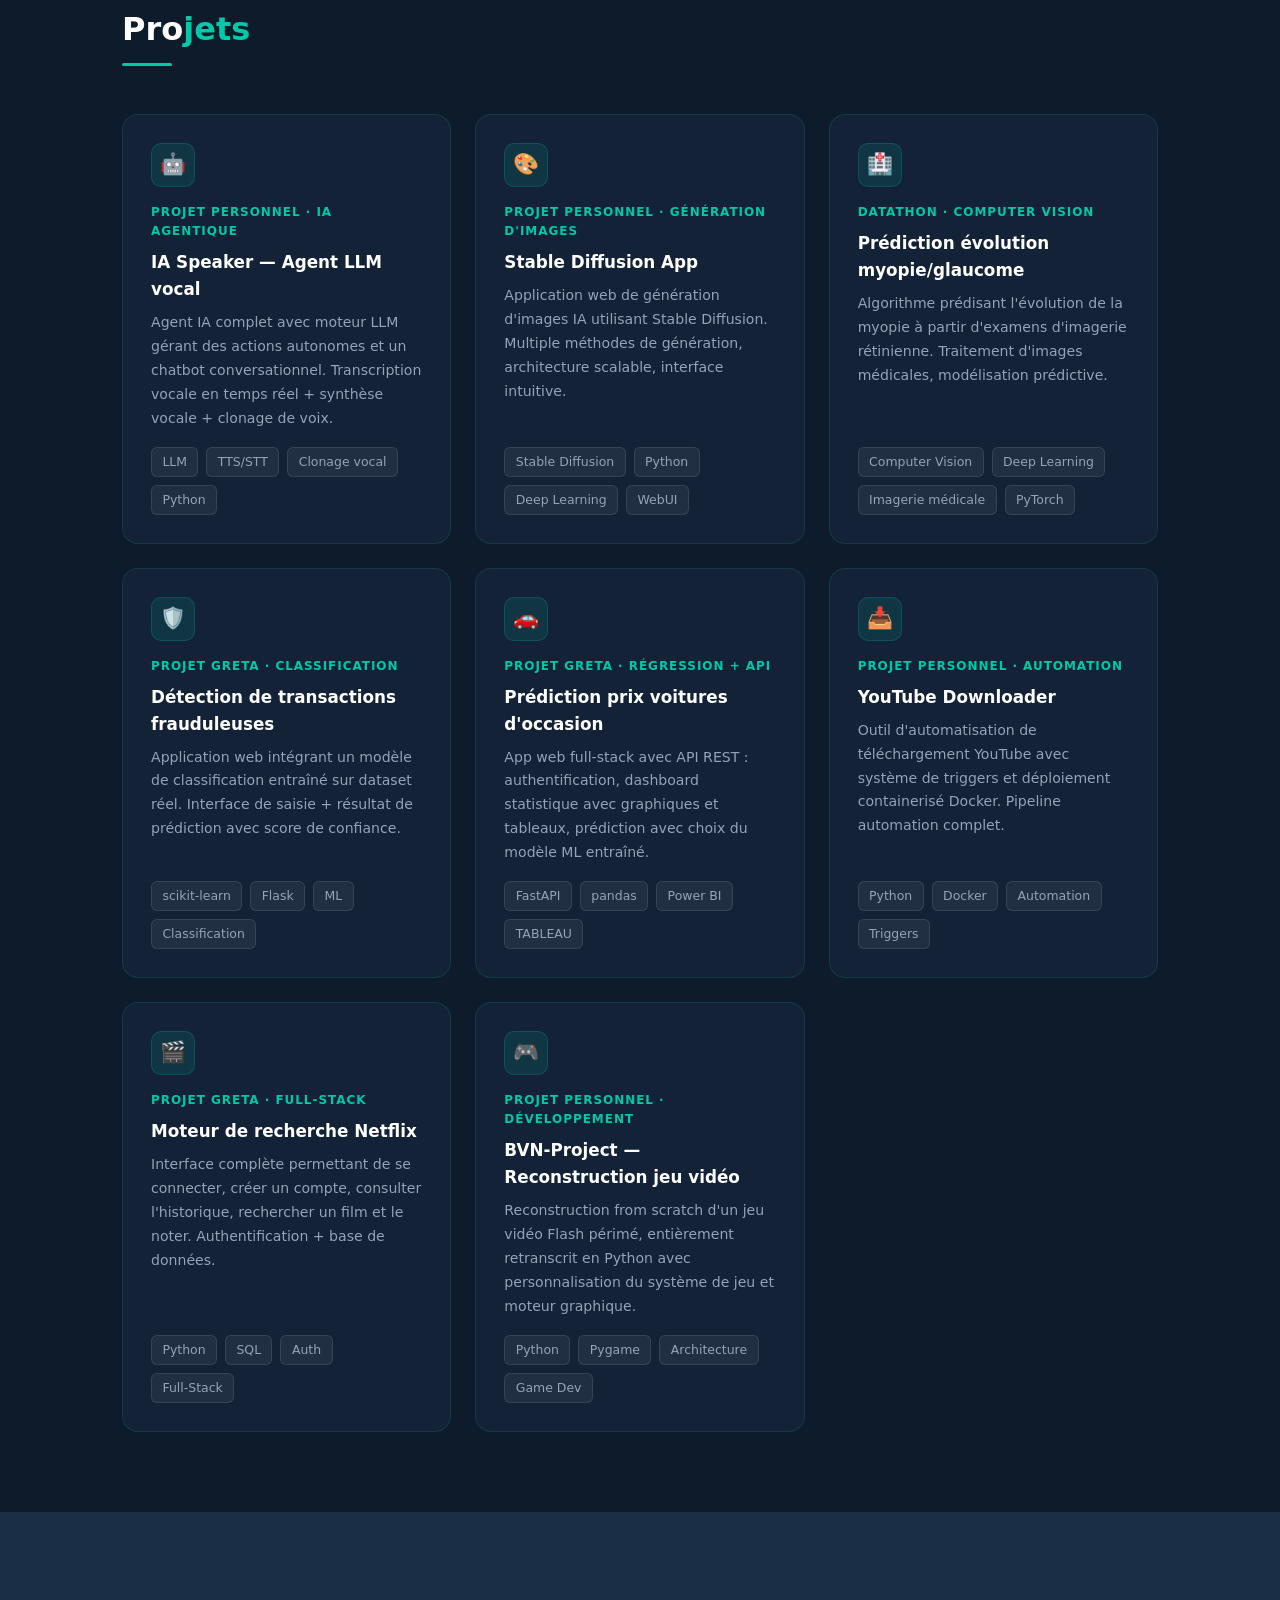
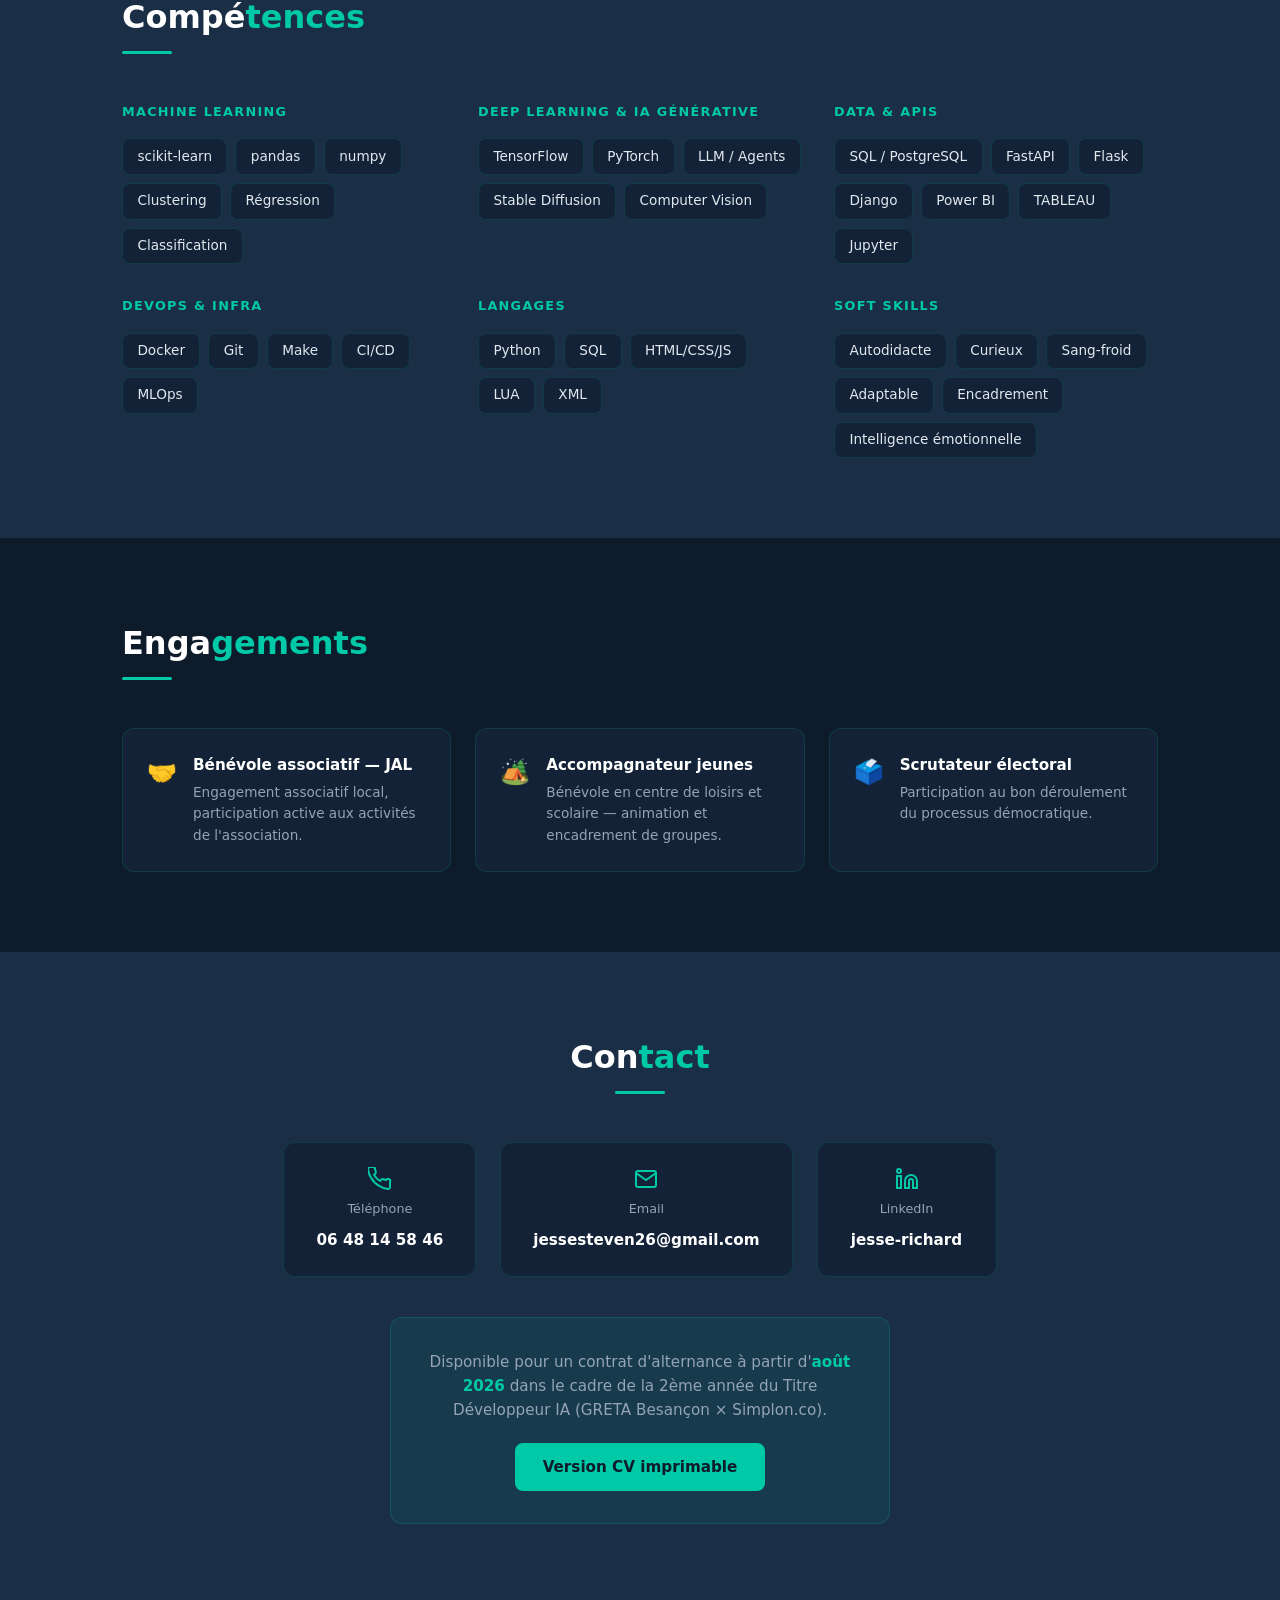
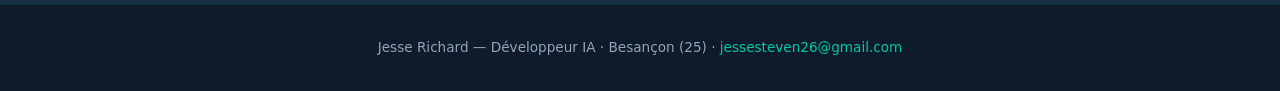
==== commit a6adf248: "fix: smooth scroll, remove highlight inconsistency, update CTA text, increase docx font sizes" ====
--- a/templates/index.html
+++ b/templates/index.html
@@ -330,7 +330,7 @@
       <div class="skill-group">
         <div class="skill-group-title">Machine Learning</div>
         <div class="skill-tags">
-          <span class="skill-tag highlight">scikit-learn</span>
+          <span class="skill-tag">scikit-learn</span>
           <span class="skill-tag">pandas</span>
           <span class="skill-tag">numpy</span>
           <span class="skill-tag">Clustering</span>
@@ -341,8 +341,8 @@
       <div class="skill-group">
         <div class="skill-group-title">Deep Learning & IA Générative</div>
         <div class="skill-tags">
-          <span class="skill-tag highlight">TensorFlow</span>
-          <span class="skill-tag highlight">PyTorch</span>
+          <span class="skill-tag">TensorFlow</span>
+          <span class="skill-tag">PyTorch</span>
           <span class="skill-tag">LLM / Agents</span>
           <span class="skill-tag">Stable Diffusion</span>
           <span class="skill-tag">Computer Vision</span>
@@ -373,7 +373,7 @@
       <div class="skill-group">
         <div class="skill-group-title">Langages</div>
         <div class="skill-tags">
-          <span class="skill-tag highlight">Python</span>
+          <span class="skill-tag">Python</span>
           <span class="skill-tag">SQL</span>
           <span class="skill-tag">HTML/CSS/JS</span>
           <span class="skill-tag">LUA</span>
--- a/static/css/style.css
+++ b/static/css/style.css
@@ -1,3 +1,5 @@
+html { scroll-behavior: smooth; }
+
 :root {
   --navy: #0d1b2a;
   --navy-light: #1a2e45;
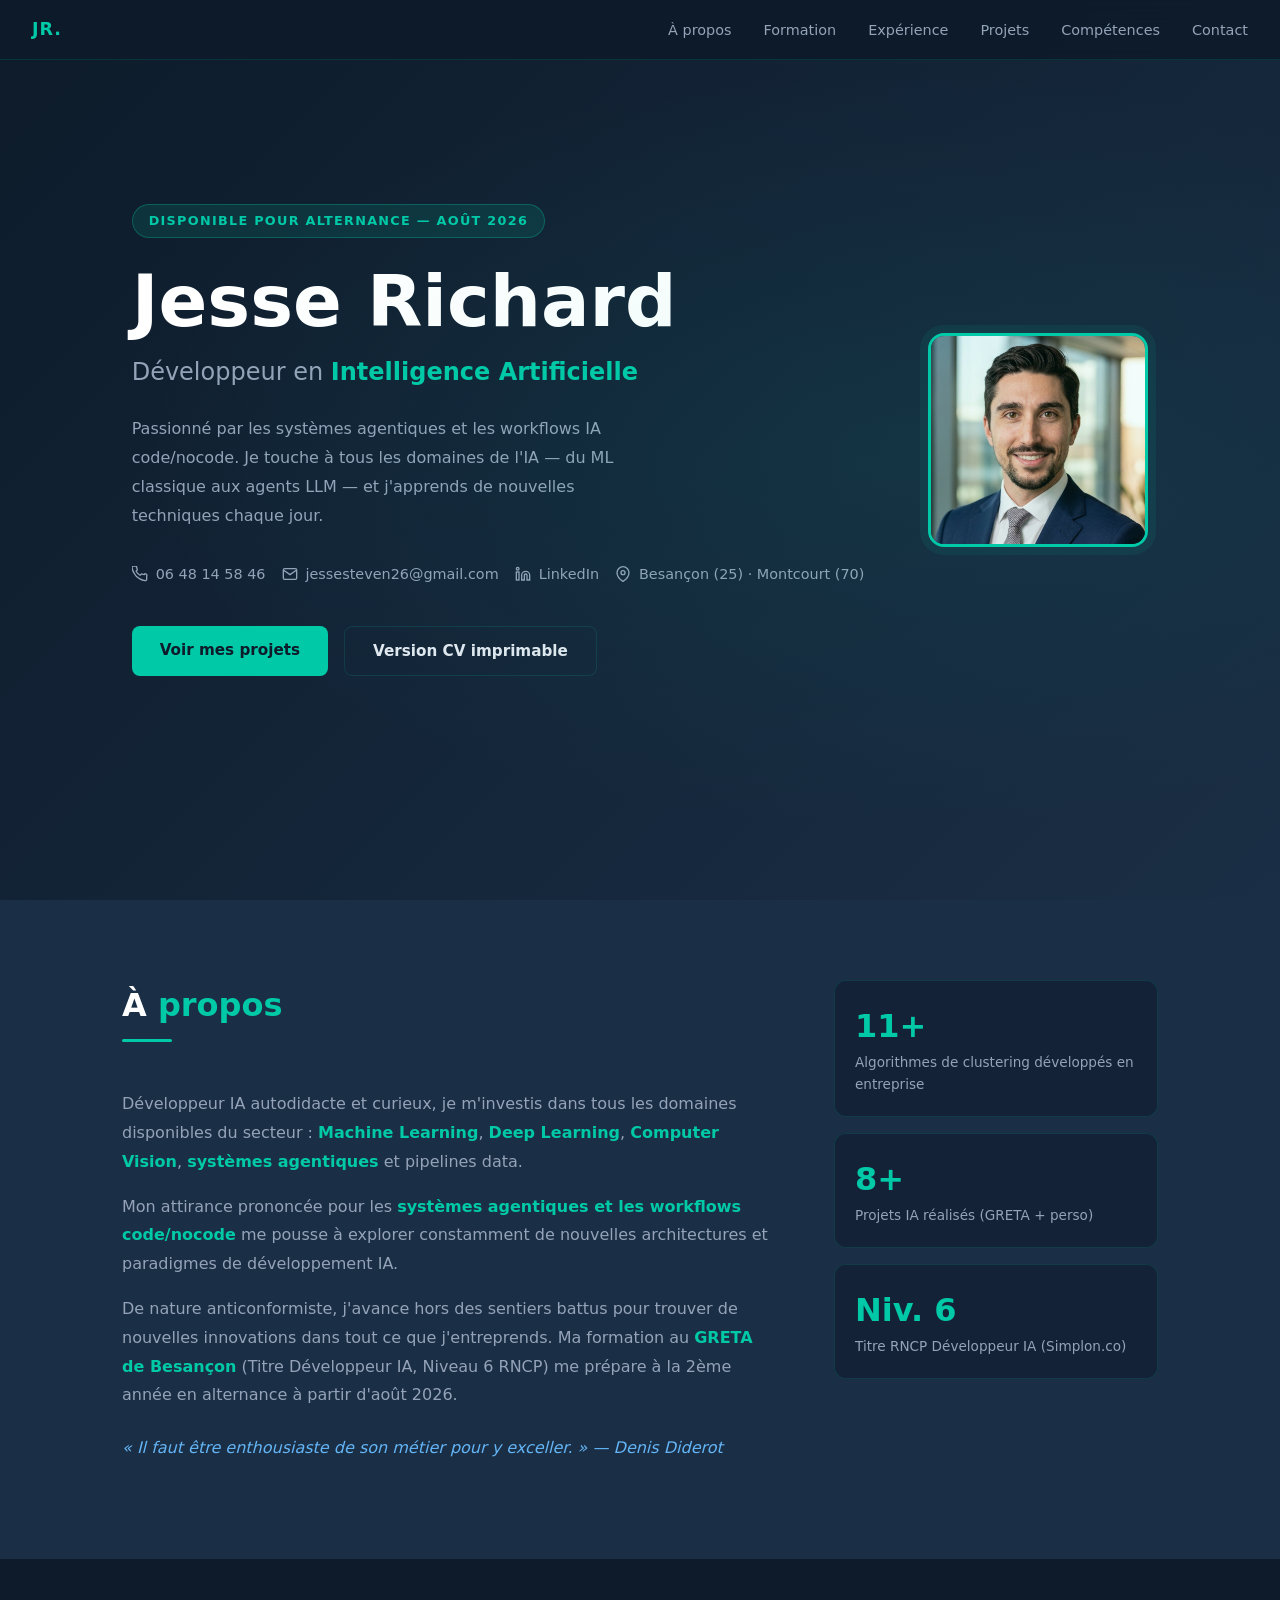
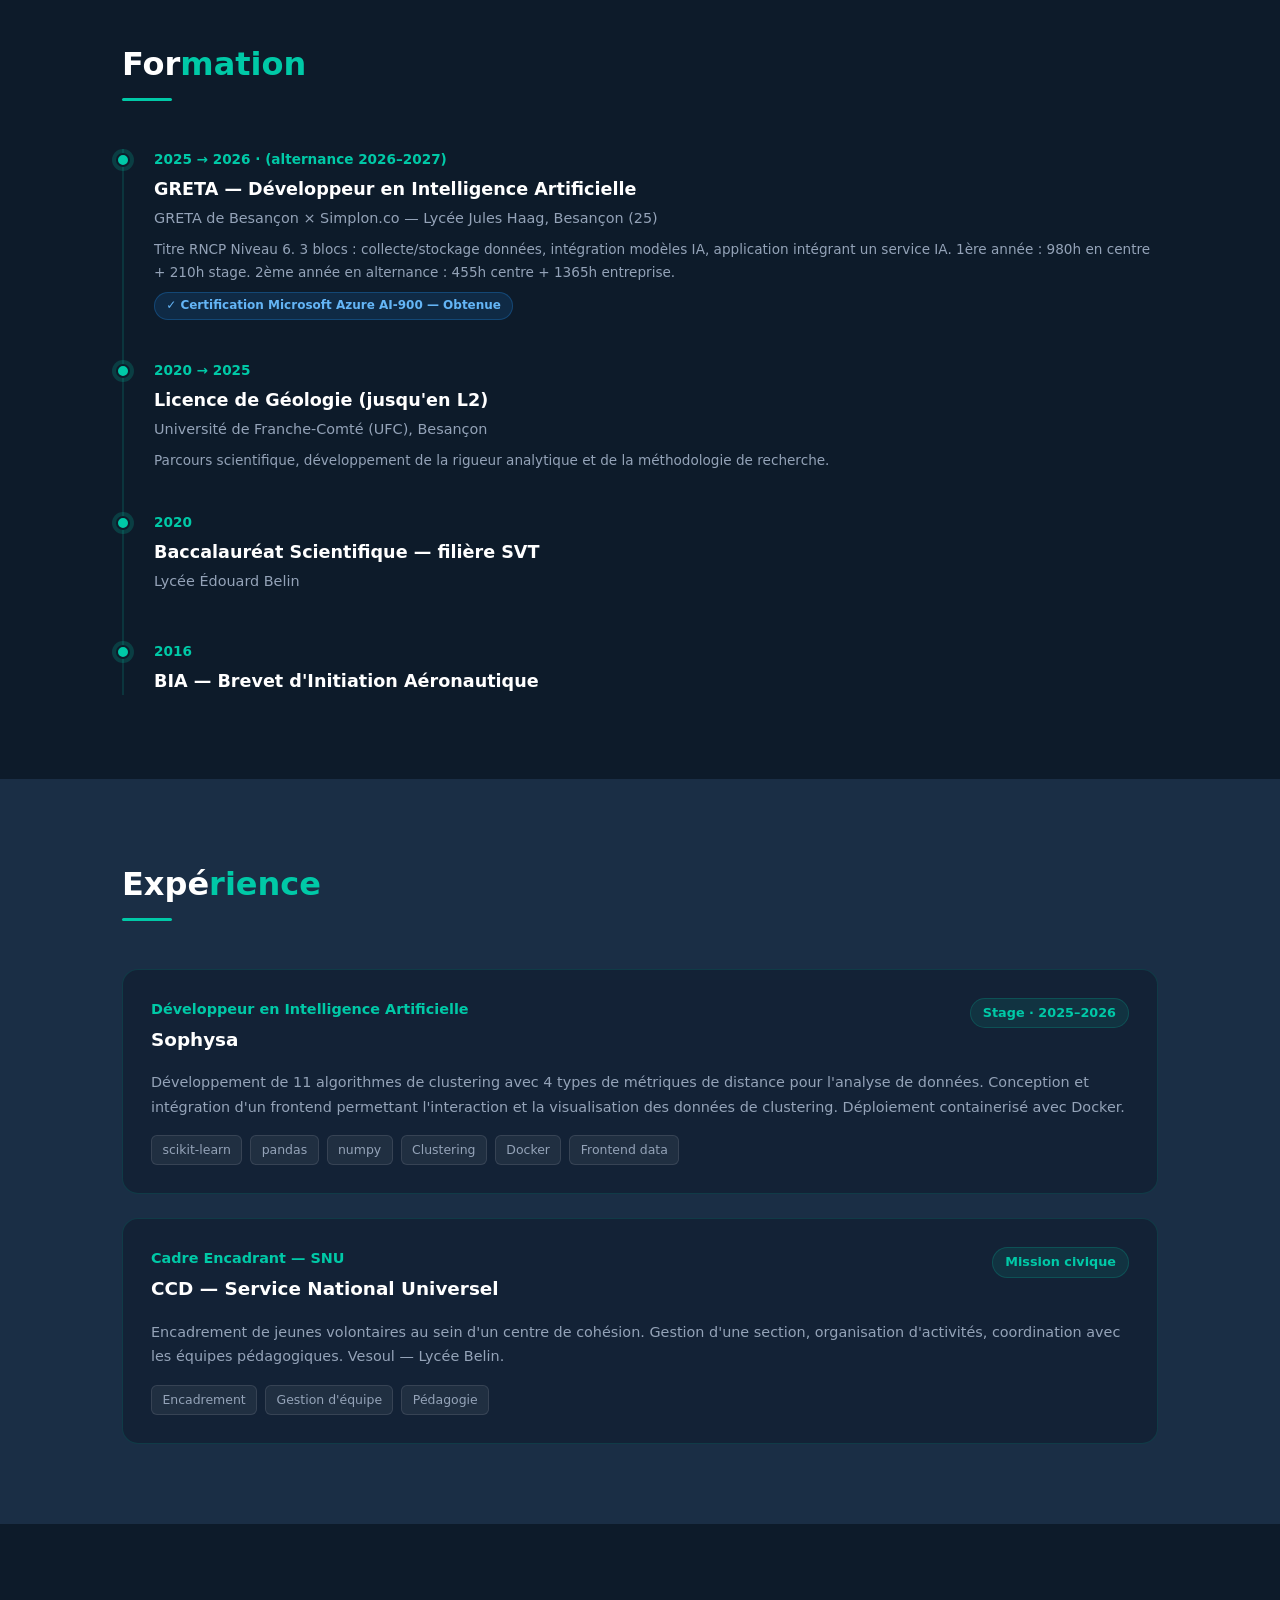
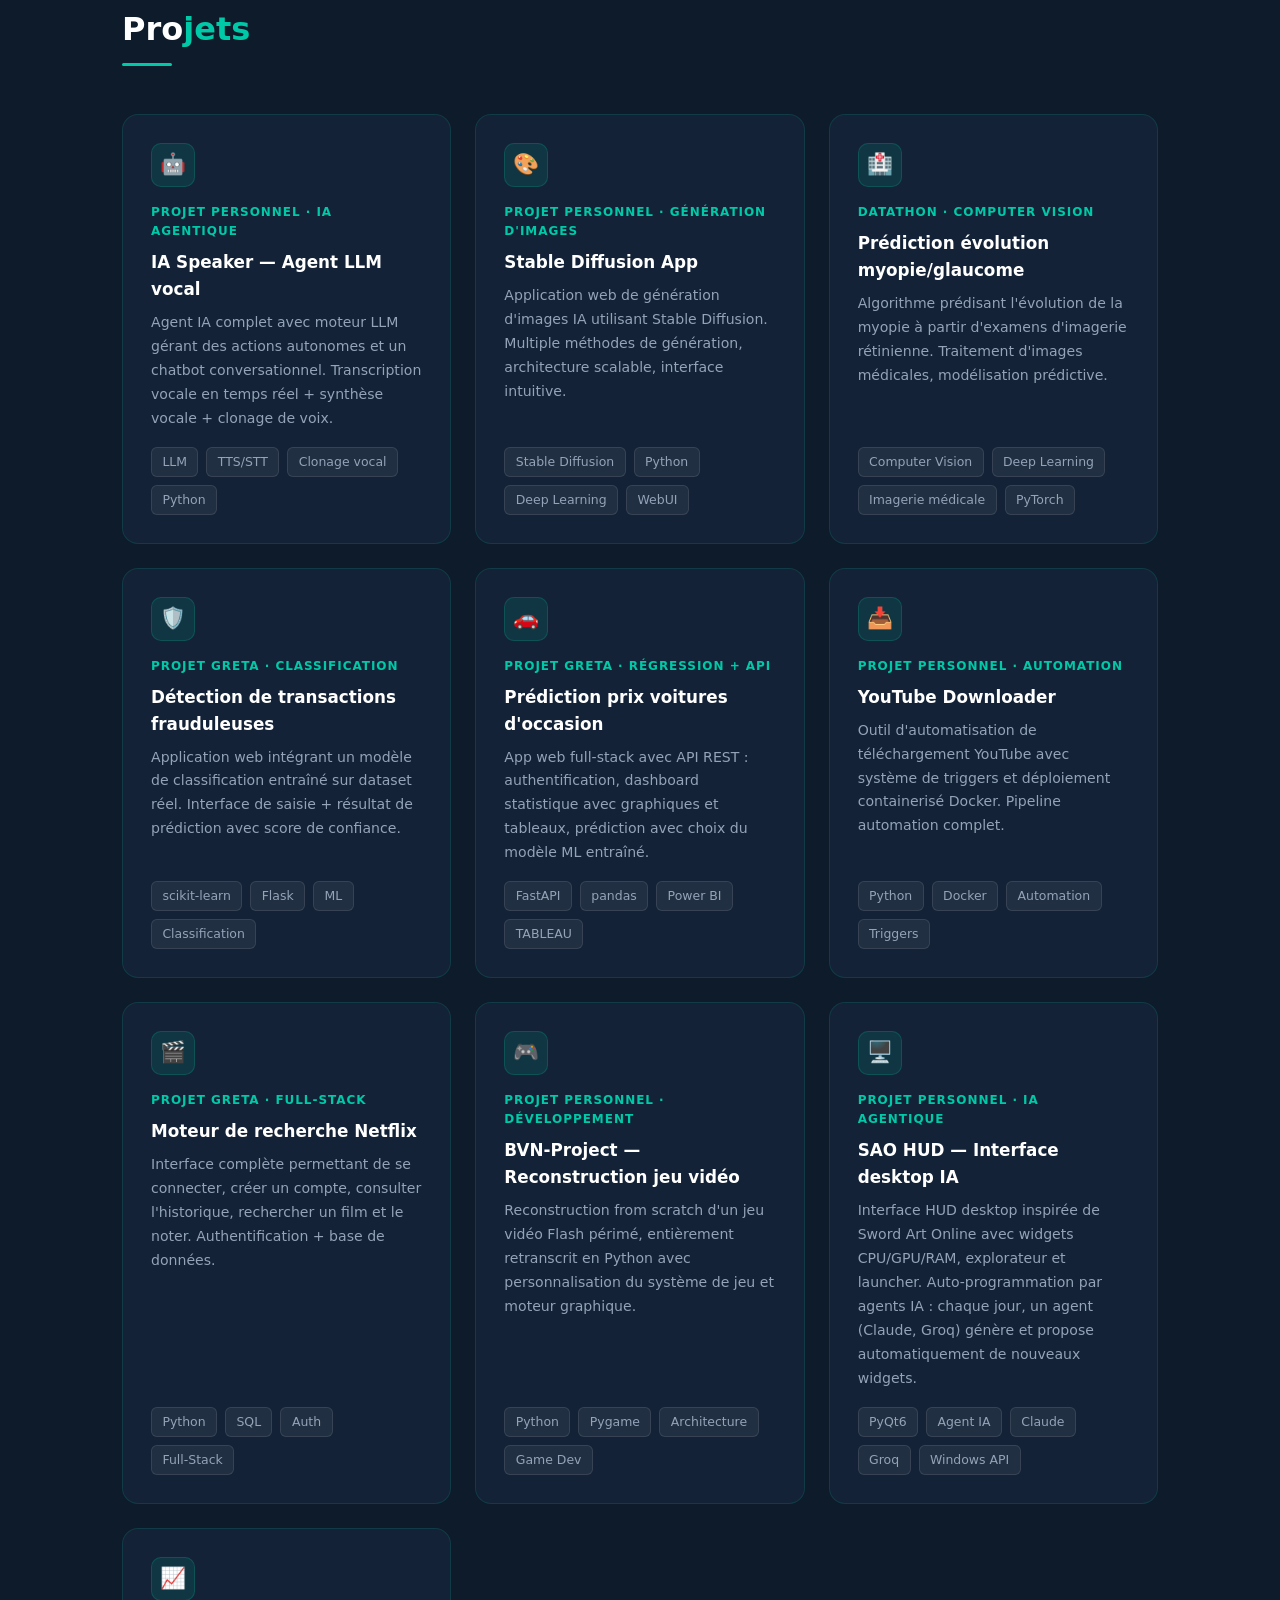
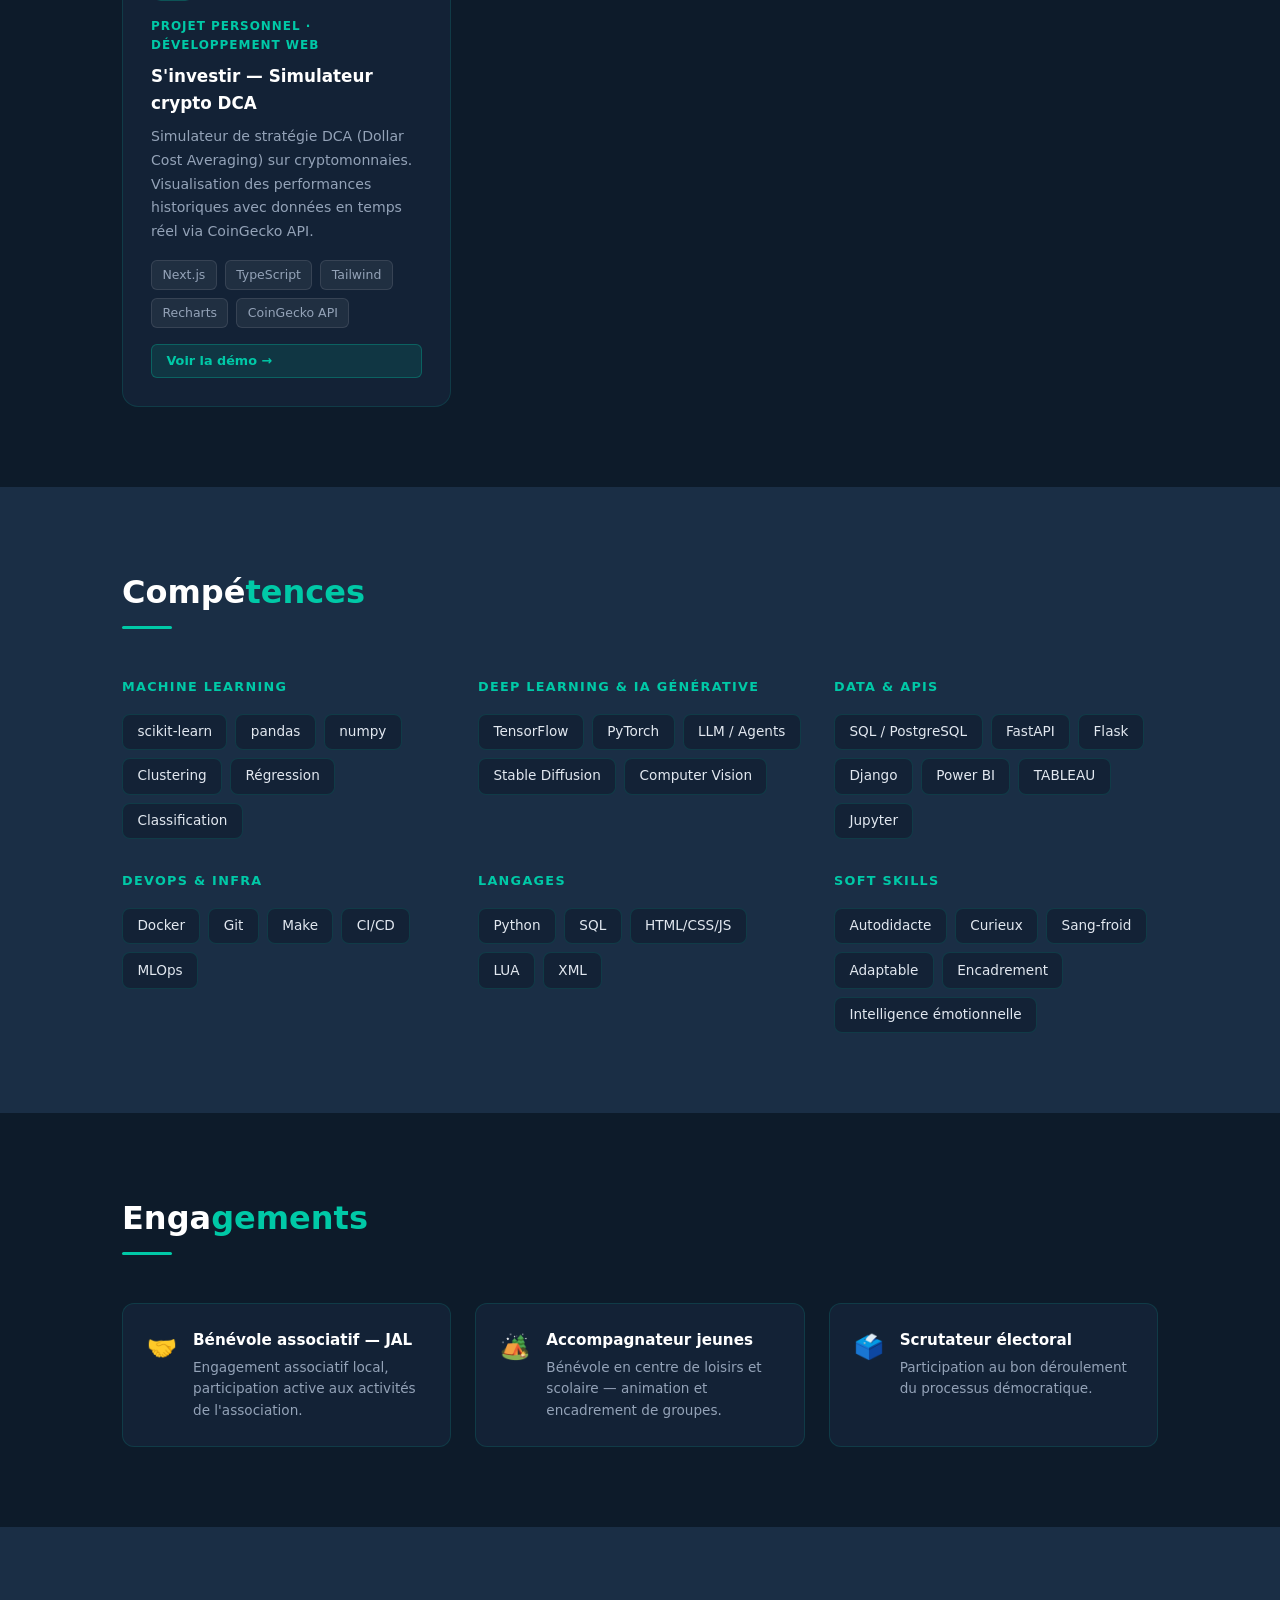
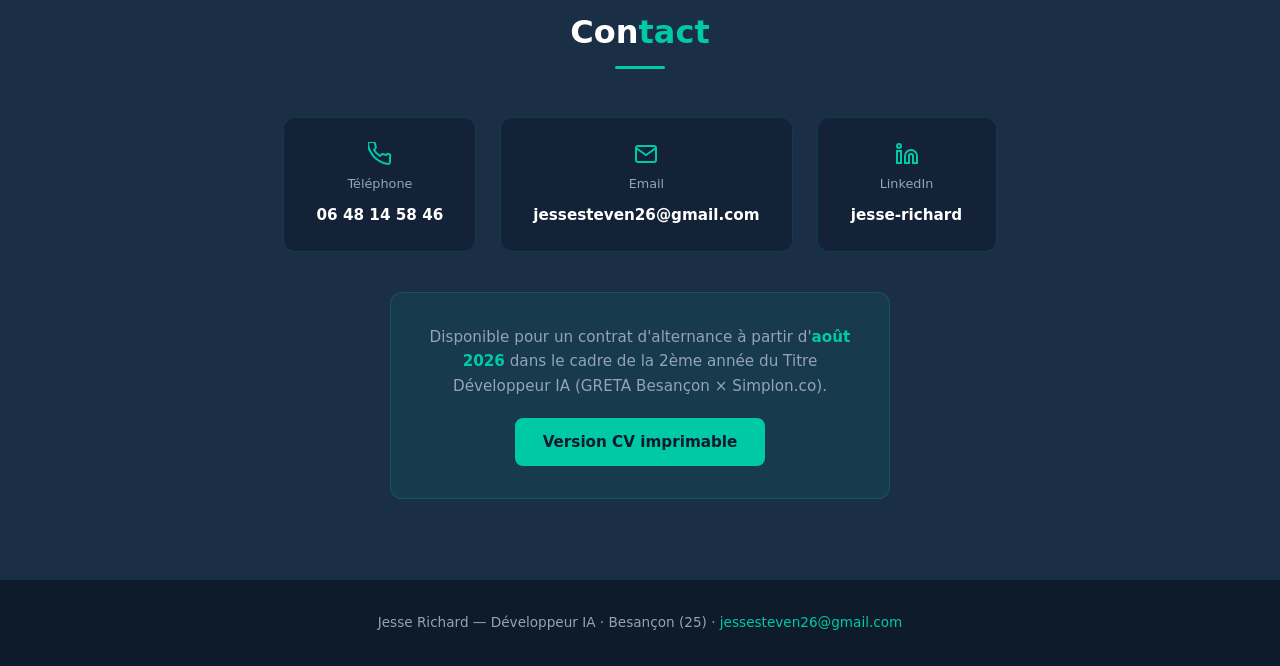
==== commit 112826df: "feat: add SAO HUD and Simulateur Crypto projects to portfolio - SAO HUD card: IA agent auto-programm" ====
--- a/templates/index.html
+++ b/templates/index.html
@@ -317,6 +317,35 @@
         </div>
       </div>
 
+      <div class="project-card">
+        <div class="project-icon">🖥️</div>
+        <div class="project-type">Projet Personnel · IA Agentique</div>
+        <div class="project-title">SAO HUD — Interface desktop IA</div>
+        <div class="project-desc">
+          Interface HUD desktop inspirée de Sword Art Online avec widgets CPU/GPU/RAM, explorateur et launcher.
+          Auto-programmation par agents IA : chaque jour, un agent (Claude, Groq) génère et propose automatiquement de nouveaux widgets.
+        </div>
+        <div class="tags">
+          <span class="tag">PyQt6</span><span class="tag">Agent IA</span>
+          <span class="tag">Claude</span><span class="tag">Groq</span><span class="tag">Windows API</span>
+        </div>
+      </div>
+
+      <div class="project-card">
+        <div class="project-icon">📈</div>
+        <div class="project-type">Projet Personnel · Développement Web</div>
+        <div class="project-title">S'investir — Simulateur crypto DCA</div>
+        <div class="project-desc">
+          Simulateur de stratégie DCA (Dollar Cost Averaging) sur cryptomonnaies.
+          Visualisation des performances historiques avec données en temps réel via CoinGecko API.
+        </div>
+        <div class="tags">
+          <span class="tag">Next.js</span><span class="tag">TypeScript</span>
+          <span class="tag">Tailwind</span><span class="tag">Recharts</span><span class="tag">CoinGecko API</span>
+        </div>
+        <a href="https://simulateur-crypto-three.vercel.app" class="project-demo" target="_blank">Voir la démo →</a>
+      </div>
+
     </div>
   </div>
 </section>
--- a/static/css/style.css
+++ b/static/css/style.css
@@ -59,6 +59,7 @@
   content: '';
   position: absolute; inset: 0;
   background: radial-gradient(ellipse at 70% 50%, rgba(0, 201, 167, 0.08) 0%, transparent 60%);
+  pointer-events: none;
 }
 .hero-grid { display: grid; grid-template-columns: 1fr auto; gap: 4rem; align-items: center; }
 
@@ -188,6 +189,14 @@
 .project-title { font-size: 1.05rem; font-weight: 700; color: var(--white); margin-bottom: 0.5rem; }
 .project-desc { color: var(--text-muted); font-size: 0.88rem; line-height: 1.7; margin-bottom: 1rem; flex: 1; }
 .project-type { font-size: 0.75rem; font-weight: 600; text-transform: uppercase; letter-spacing: 0.08em; color: var(--teal); margin-bottom: 0.5rem; }
+.project-demo {
+  display: inline-block; margin-top: 1rem;
+  background: rgba(0,201,167,0.12); border: 1px solid rgba(0,201,167,0.3);
+  color: var(--teal); font-size: 0.8rem; font-weight: 600;
+  padding: 0.35rem 0.9rem; border-radius: 6px;
+  text-decoration: none; transition: all 0.2s;
+}
+.project-demo:hover { background: rgba(0,201,167,0.25); }
 
 /* COMPÉTENCES */
 #competences { background: var(--navy-light); }
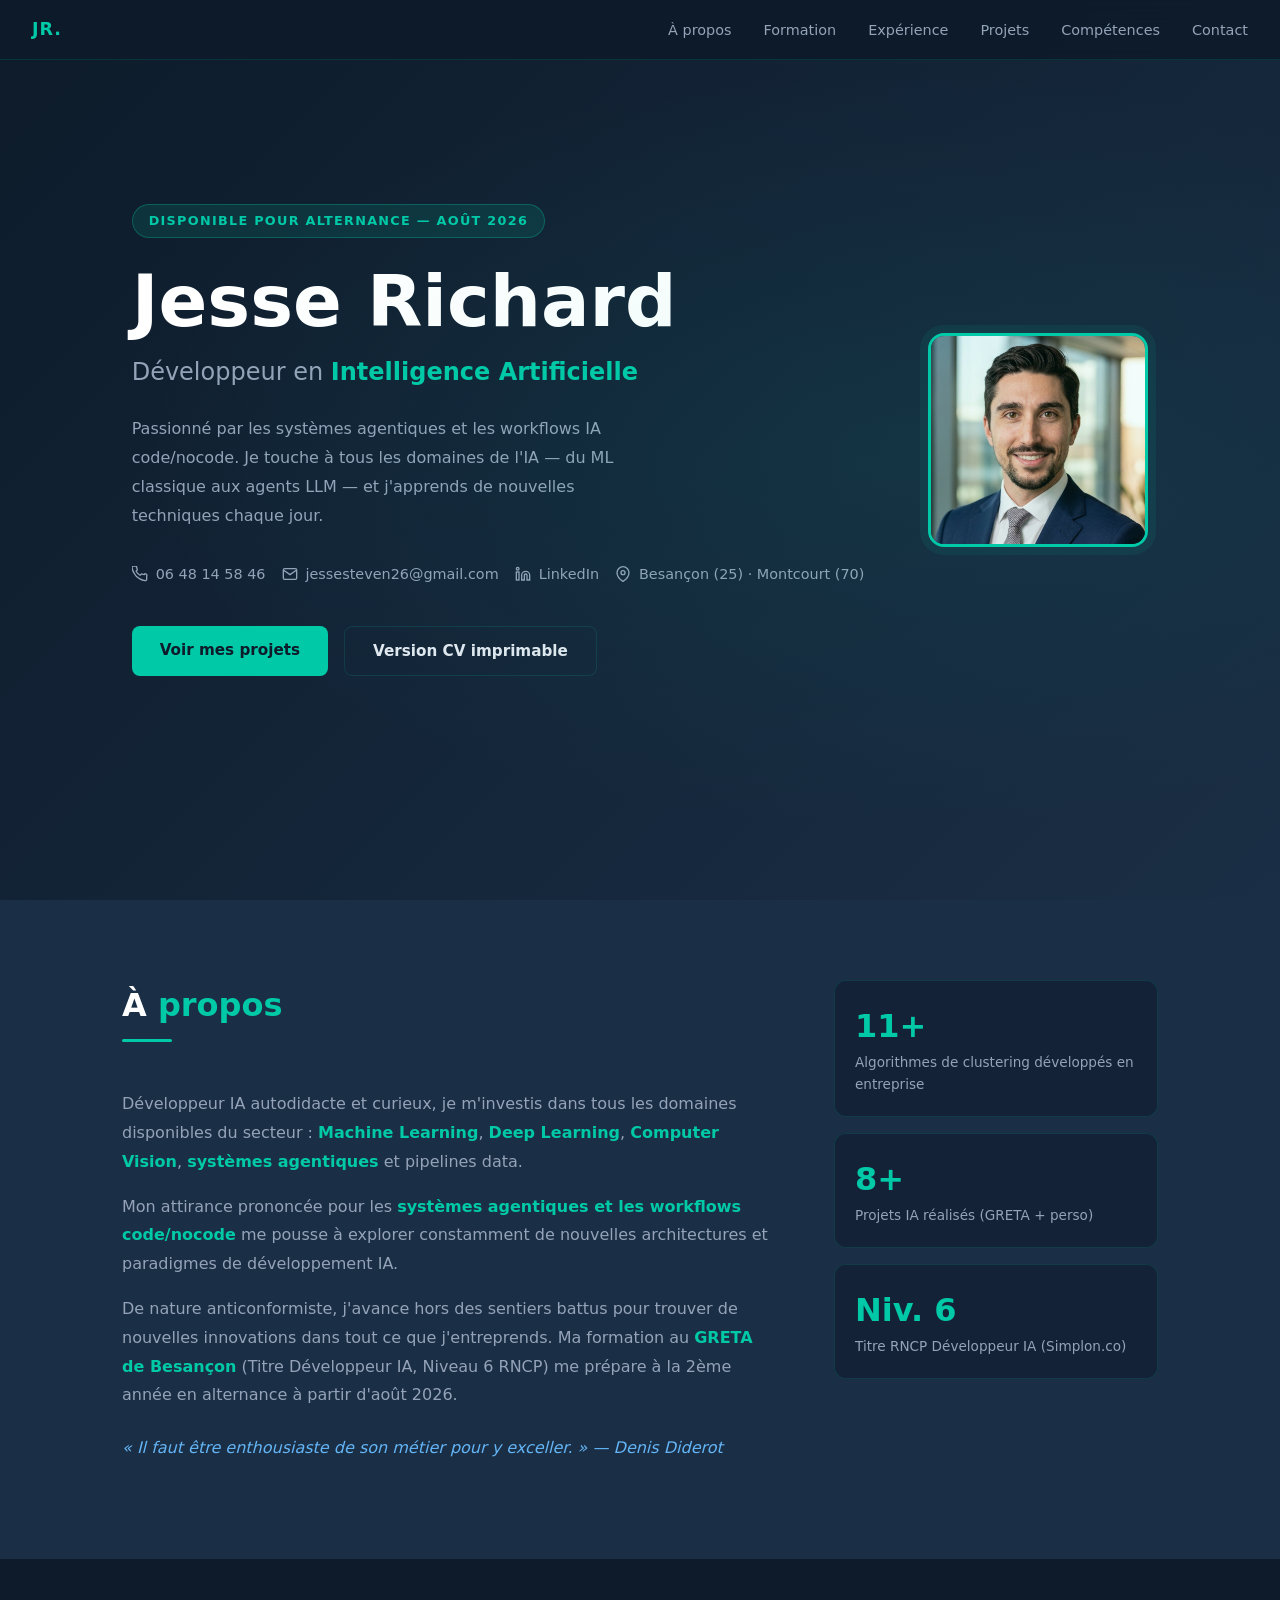
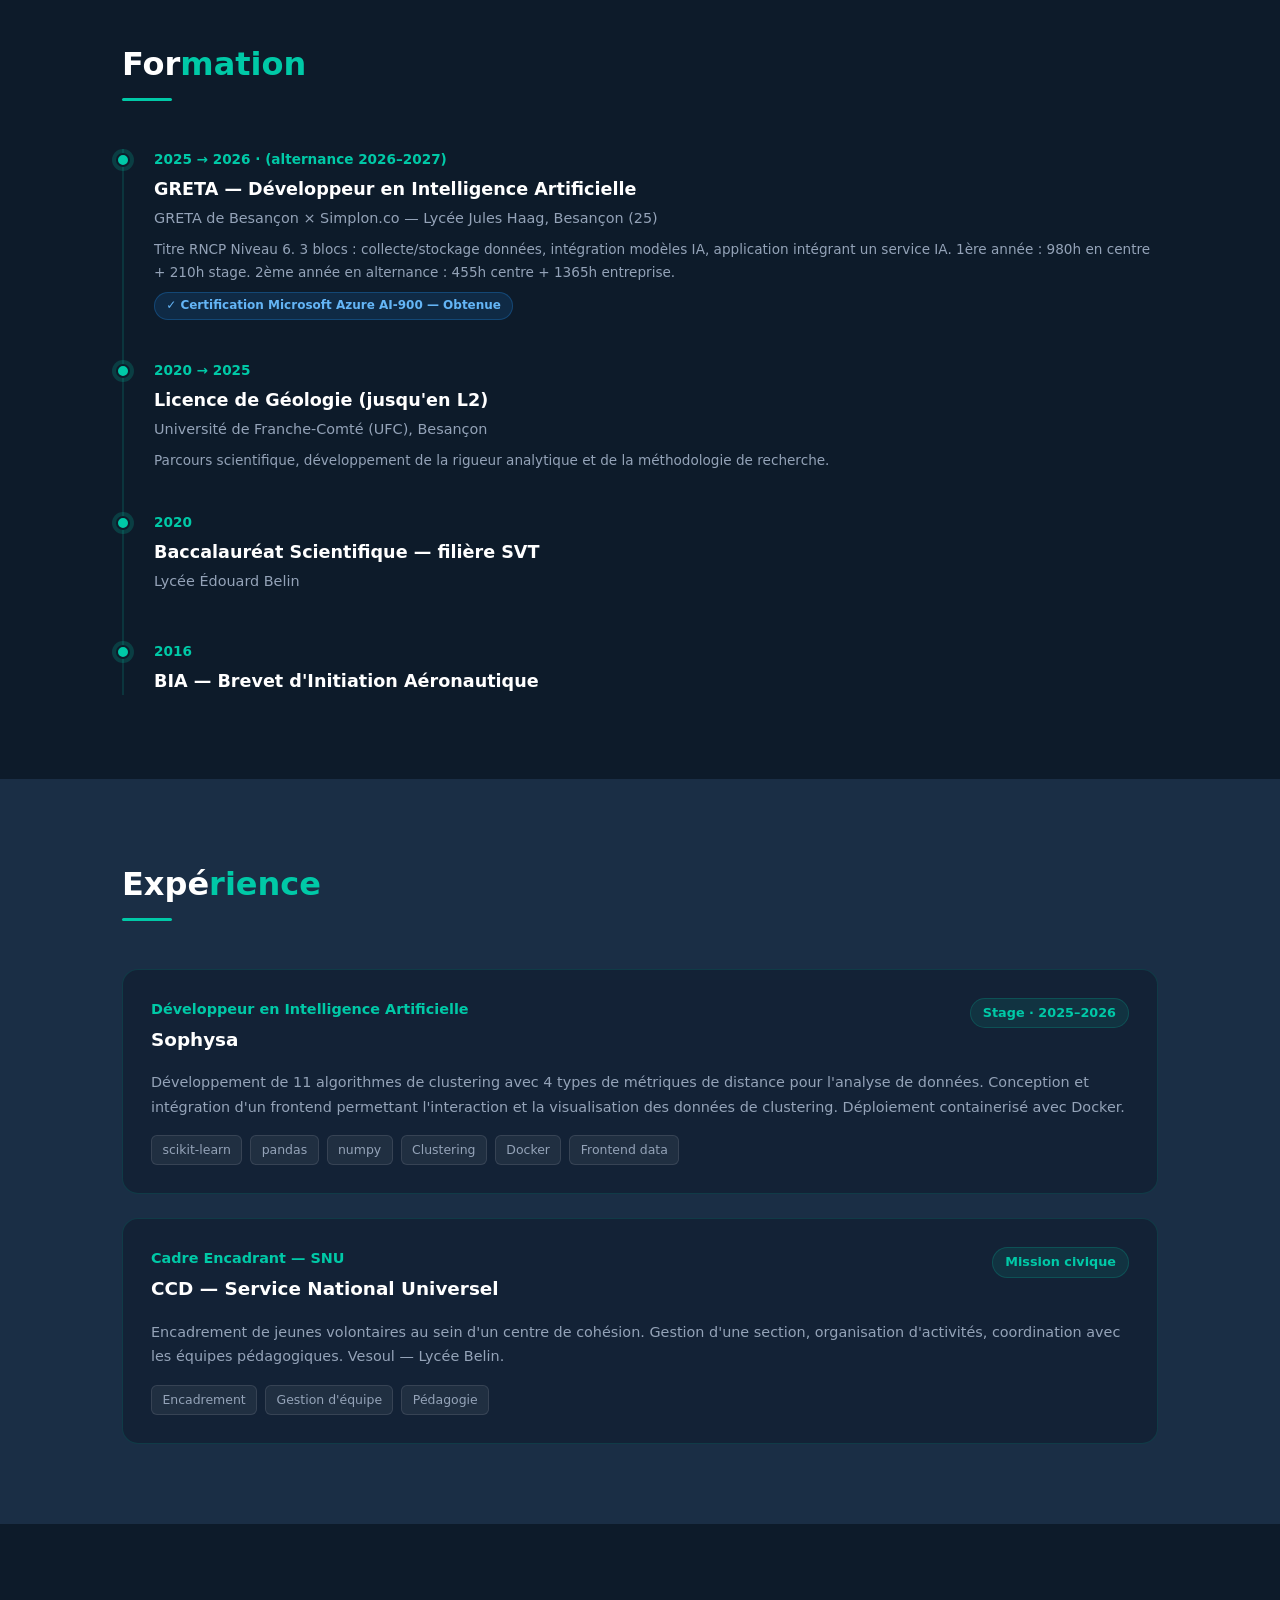
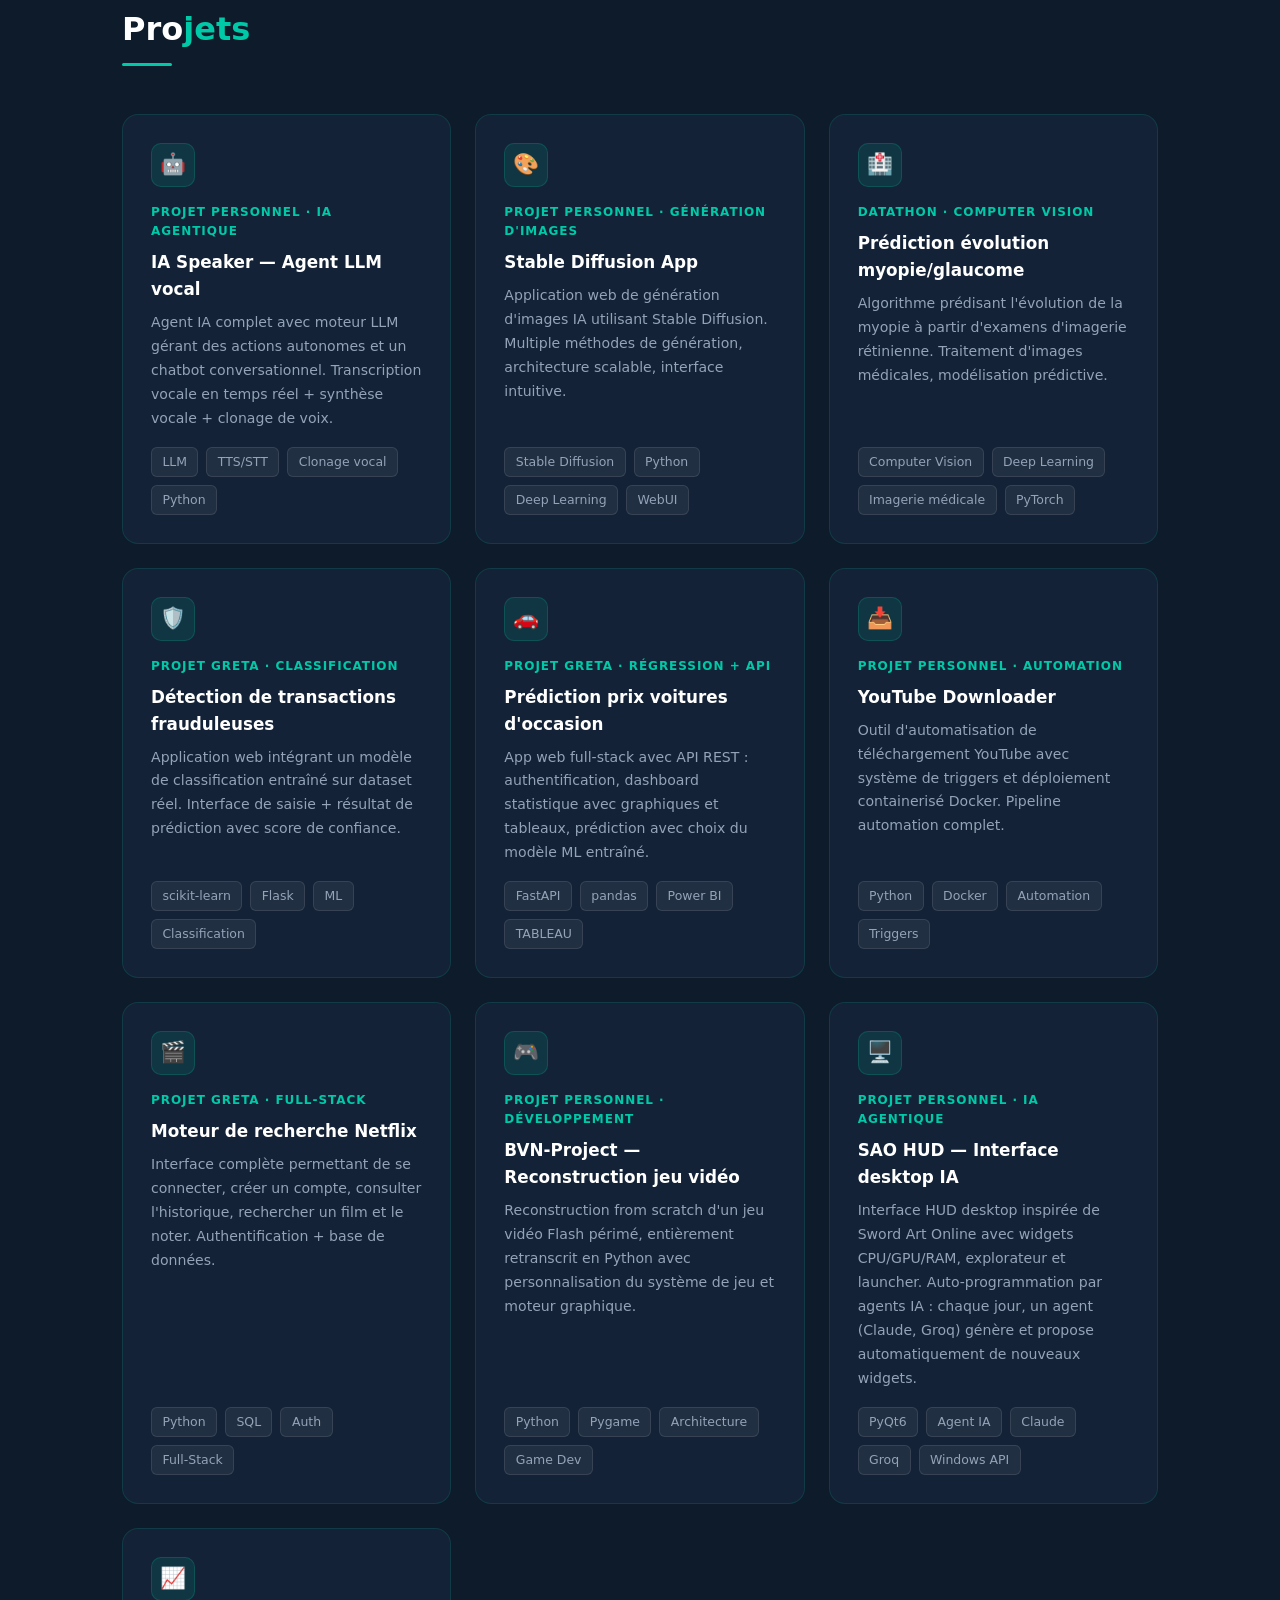
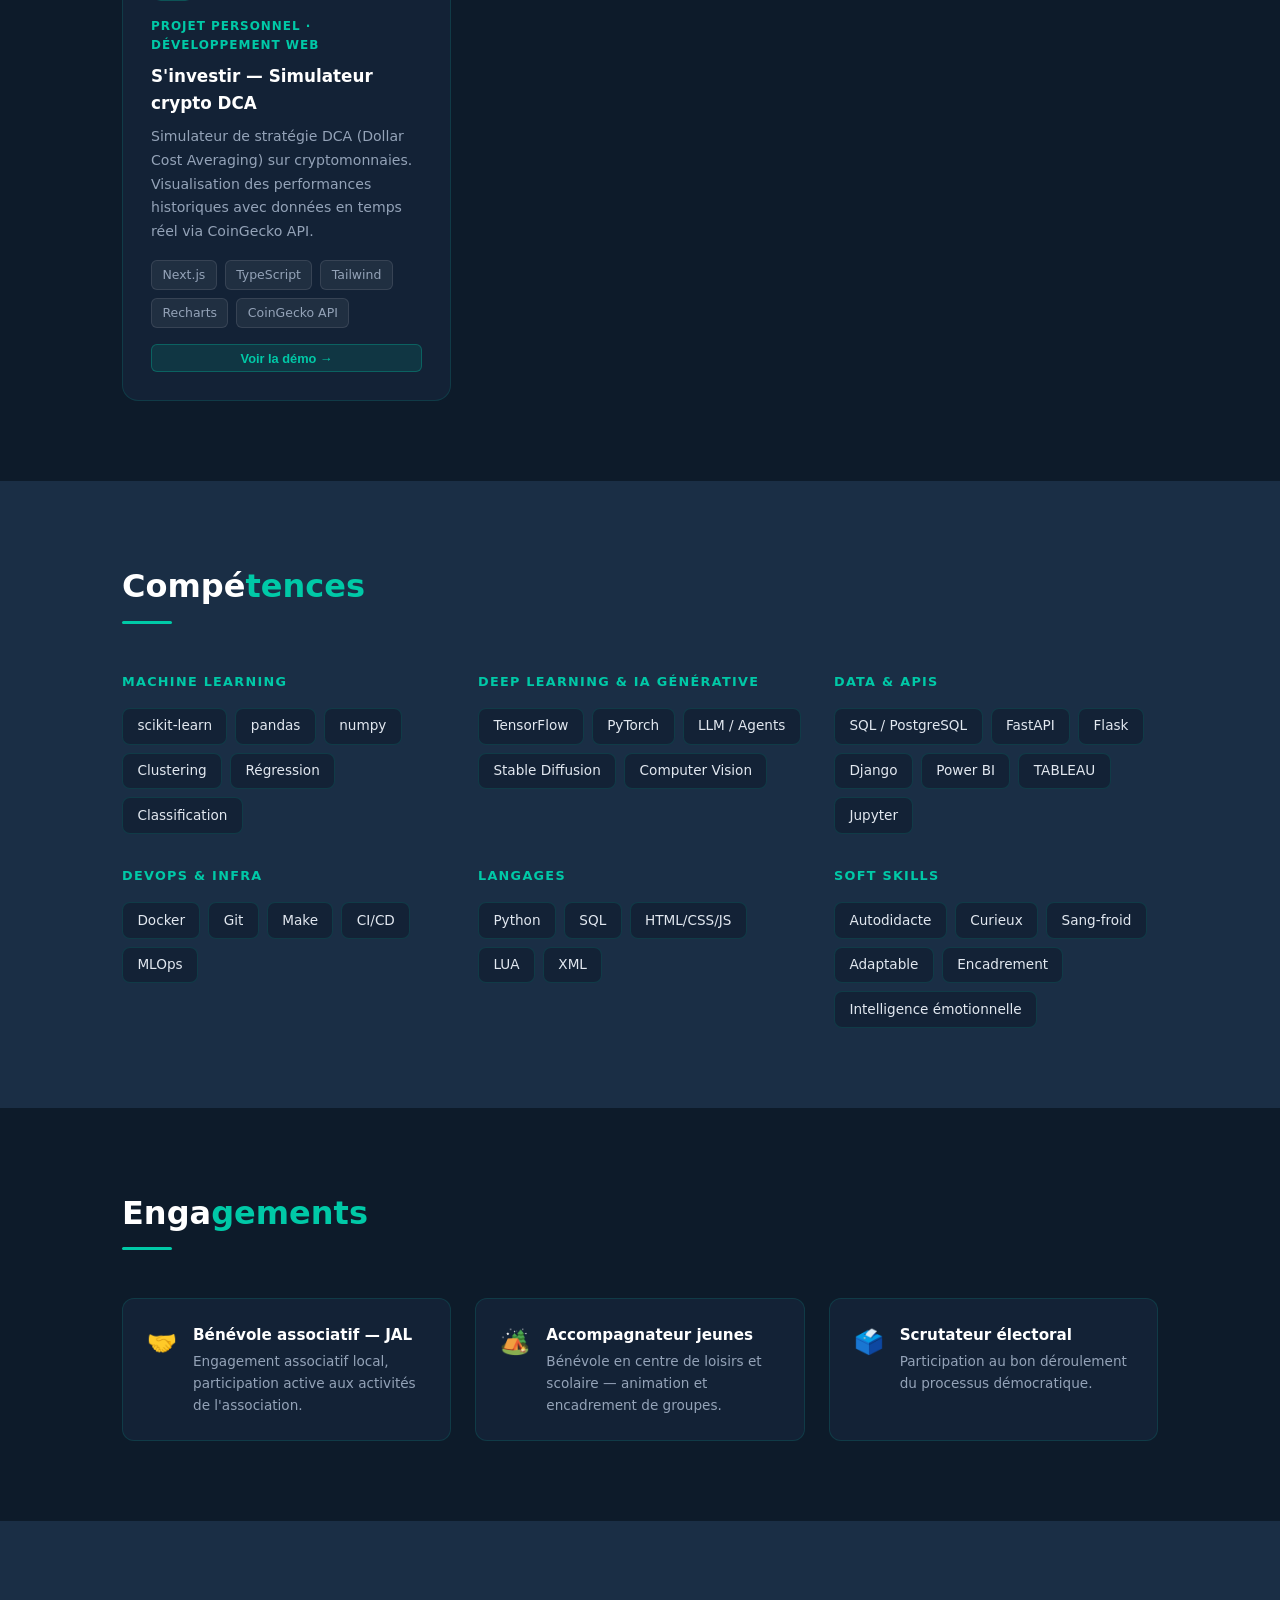
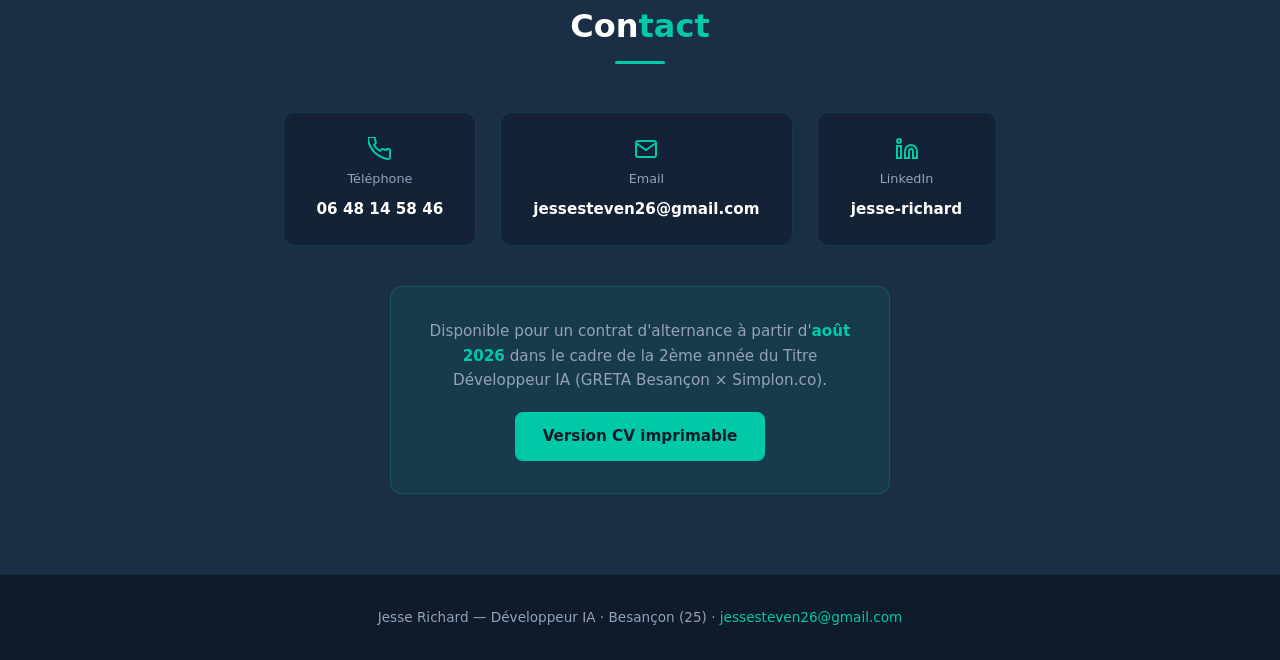
==== commit 3ee5be68: "feat: demo lightbox modal for project demos Click "Voir la démo" on a project card to open an iframe" ====
--- a/templates/index.html
+++ b/templates/index.html
@@ -343,7 +343,7 @@
           <span class="tag">Next.js</span><span class="tag">TypeScript</span>
           <span class="tag">Tailwind</span><span class="tag">Recharts</span><span class="tag">CoinGecko API</span>
         </div>
-        <a href="https://simulateur-crypto-three.vercel.app" class="project-demo" target="_blank">Voir la démo →</a>
+        <button class="project-demo" onclick="openDemo('https://simulateur-crypto-three.vercel.app', 'S\'investir — Simulateur Crypto')">Voir la démo →</button>
       </div>
 
     </div>
@@ -488,6 +488,17 @@
   <p>Jesse Richard — Développeur IA · Besançon (25) · <span>jessesteven26@gmail.com</span></p>
 </footer>
 
+<!-- DEMO MODAL -->
+<div class="demo-modal" id="demoModal" onclick="if(event.target===this)closeDemo()">
+  <div class="demo-modal-inner">
+    <div class="demo-modal-bar">
+      <span class="demo-modal-title" id="demoModalTitle"></span>
+      <button class="demo-modal-close" onclick="closeDemo()">✕</button>
+    </div>
+    <iframe id="demoFrame" src="" allowfullscreen></iframe>
+  </div>
+</div>
+
 <script src="/static/js/main.js"></script>
 </body>
 </html>
--- a/static/css/style.css
+++ b/static/css/style.css
@@ -245,6 +245,35 @@
 .cv-cta p { color: var(--text-muted); margin-bottom: 1.25rem; font-size: 0.95rem; }
 .cv-cta strong { color: var(--teal); }
 
+/* DEMO MODAL */
+.demo-modal {
+  display: none; position: fixed; inset: 0; z-index: 1000;
+  background: rgba(0,0,0,0.85); backdrop-filter: blur(6px);
+  align-items: center; justify-content: center;
+}
+.demo-modal.open { display: flex; }
+.demo-modal-inner {
+  position: relative; width: 90vw; height: 88vh;
+  background: var(--navy-light); border-radius: 16px;
+  border: 1px solid var(--border); overflow: hidden;
+  display: flex; flex-direction: column;
+}
+.demo-modal-bar {
+  display: flex; align-items: center; justify-content: space-between;
+  padding: 0.75rem 1.25rem;
+  border-bottom: 1px solid var(--border); flex-shrink: 0;
+}
+.demo-modal-title { color: var(--teal); font-weight: 600; font-size: 0.95rem; }
+.demo-modal-close {
+  background: none; border: none; cursor: pointer;
+  color: var(--text-muted); font-size: 1.4rem; line-height: 1;
+  padding: 0.2rem 0.5rem; border-radius: 6px; transition: color 0.2s;
+}
+.demo-modal-close:hover { color: var(--white); }
+.demo-modal iframe {
+  flex: 1; border: none; width: 100%; height: 100%;
+}
+
 /* FOOTER */
 footer { background: var(--navy); border-top: 1px solid var(--border); text-align: center; padding: 2rem; color: var(--text-muted); font-size: 0.85rem; }
 footer span { color: var(--teal); }
